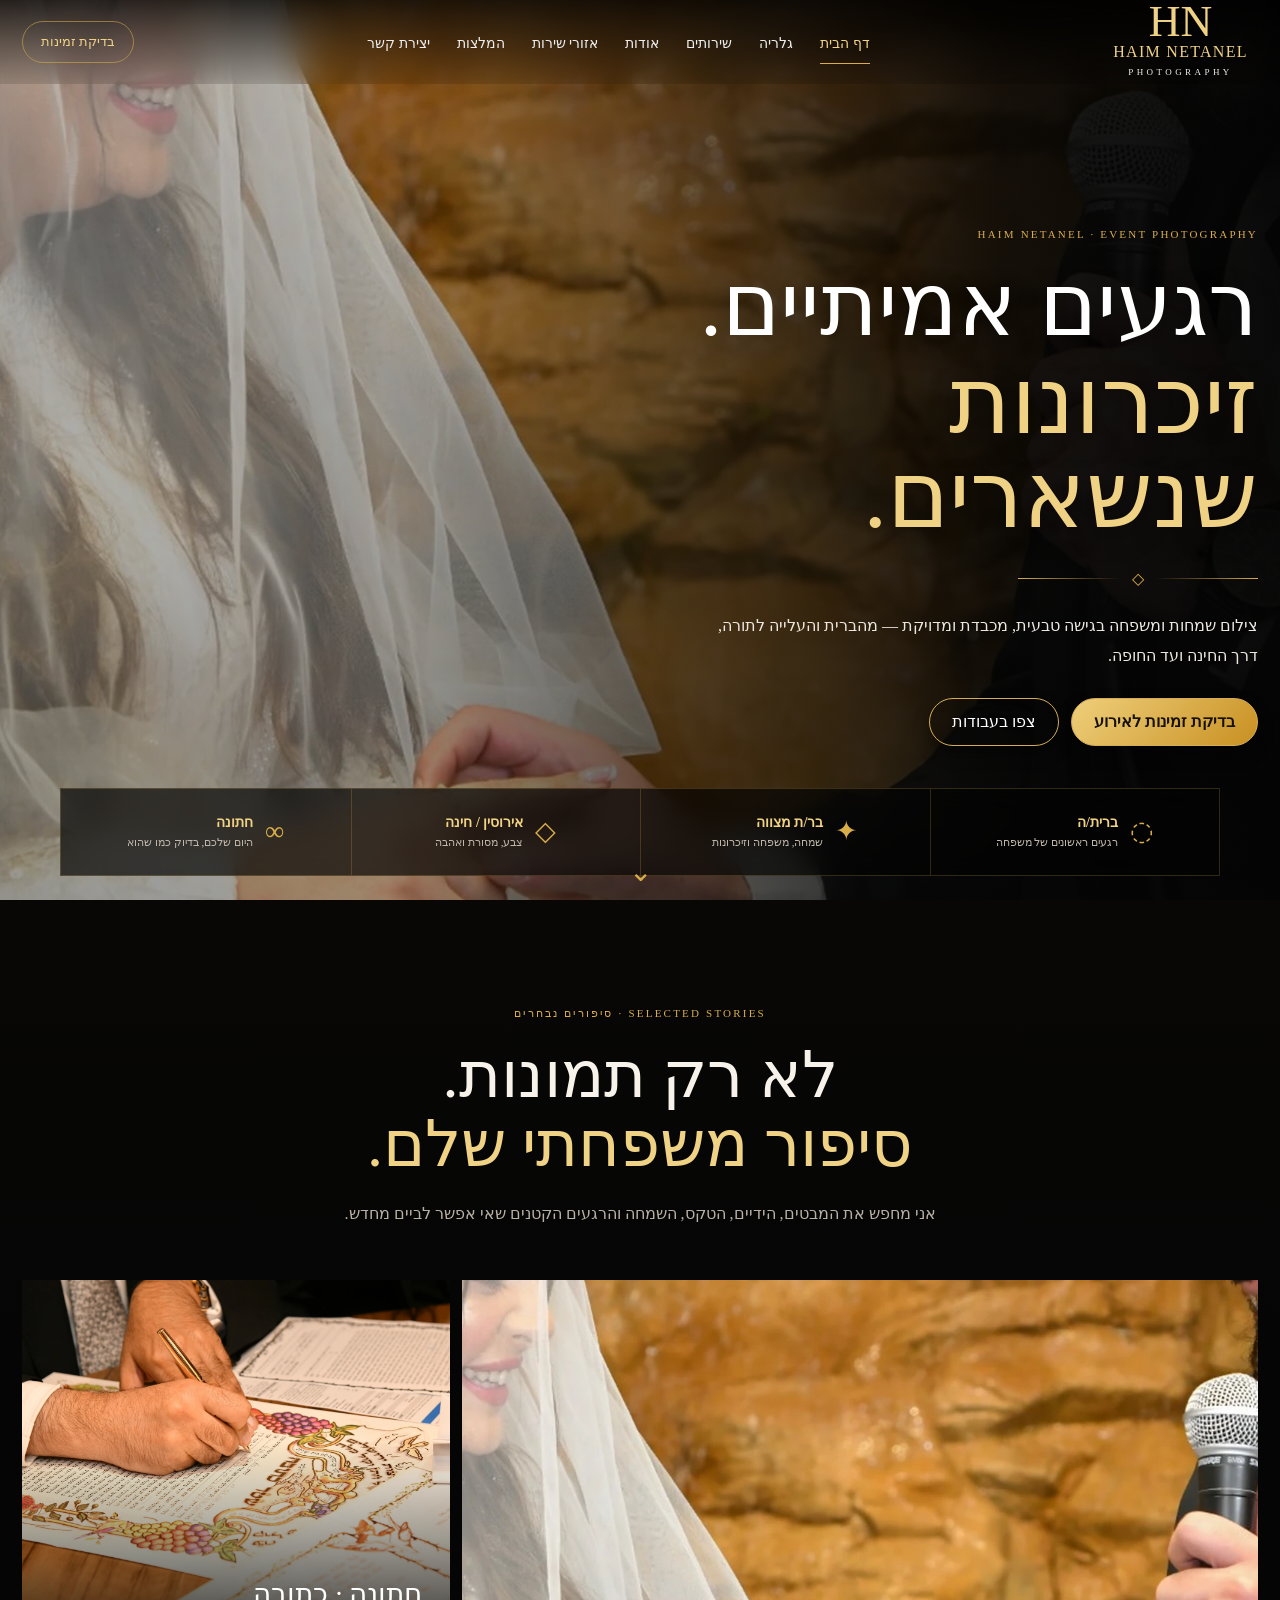
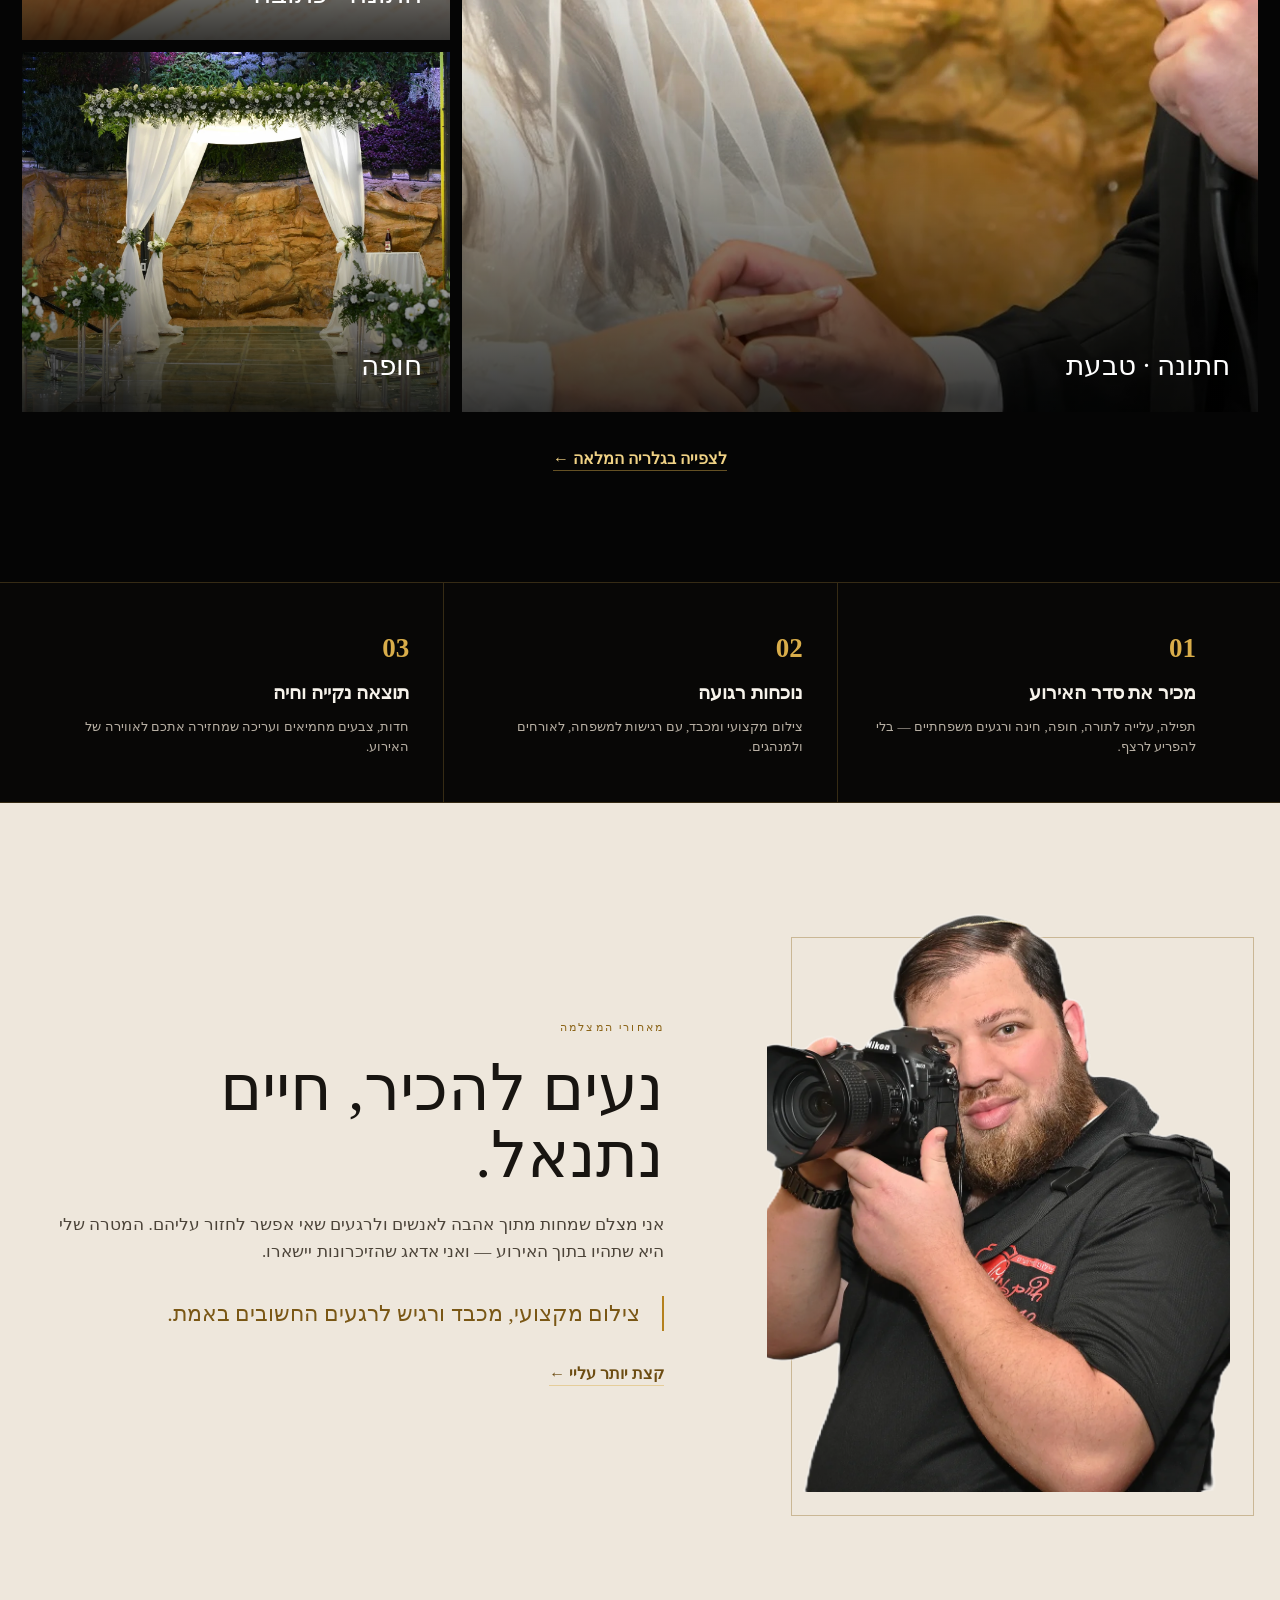
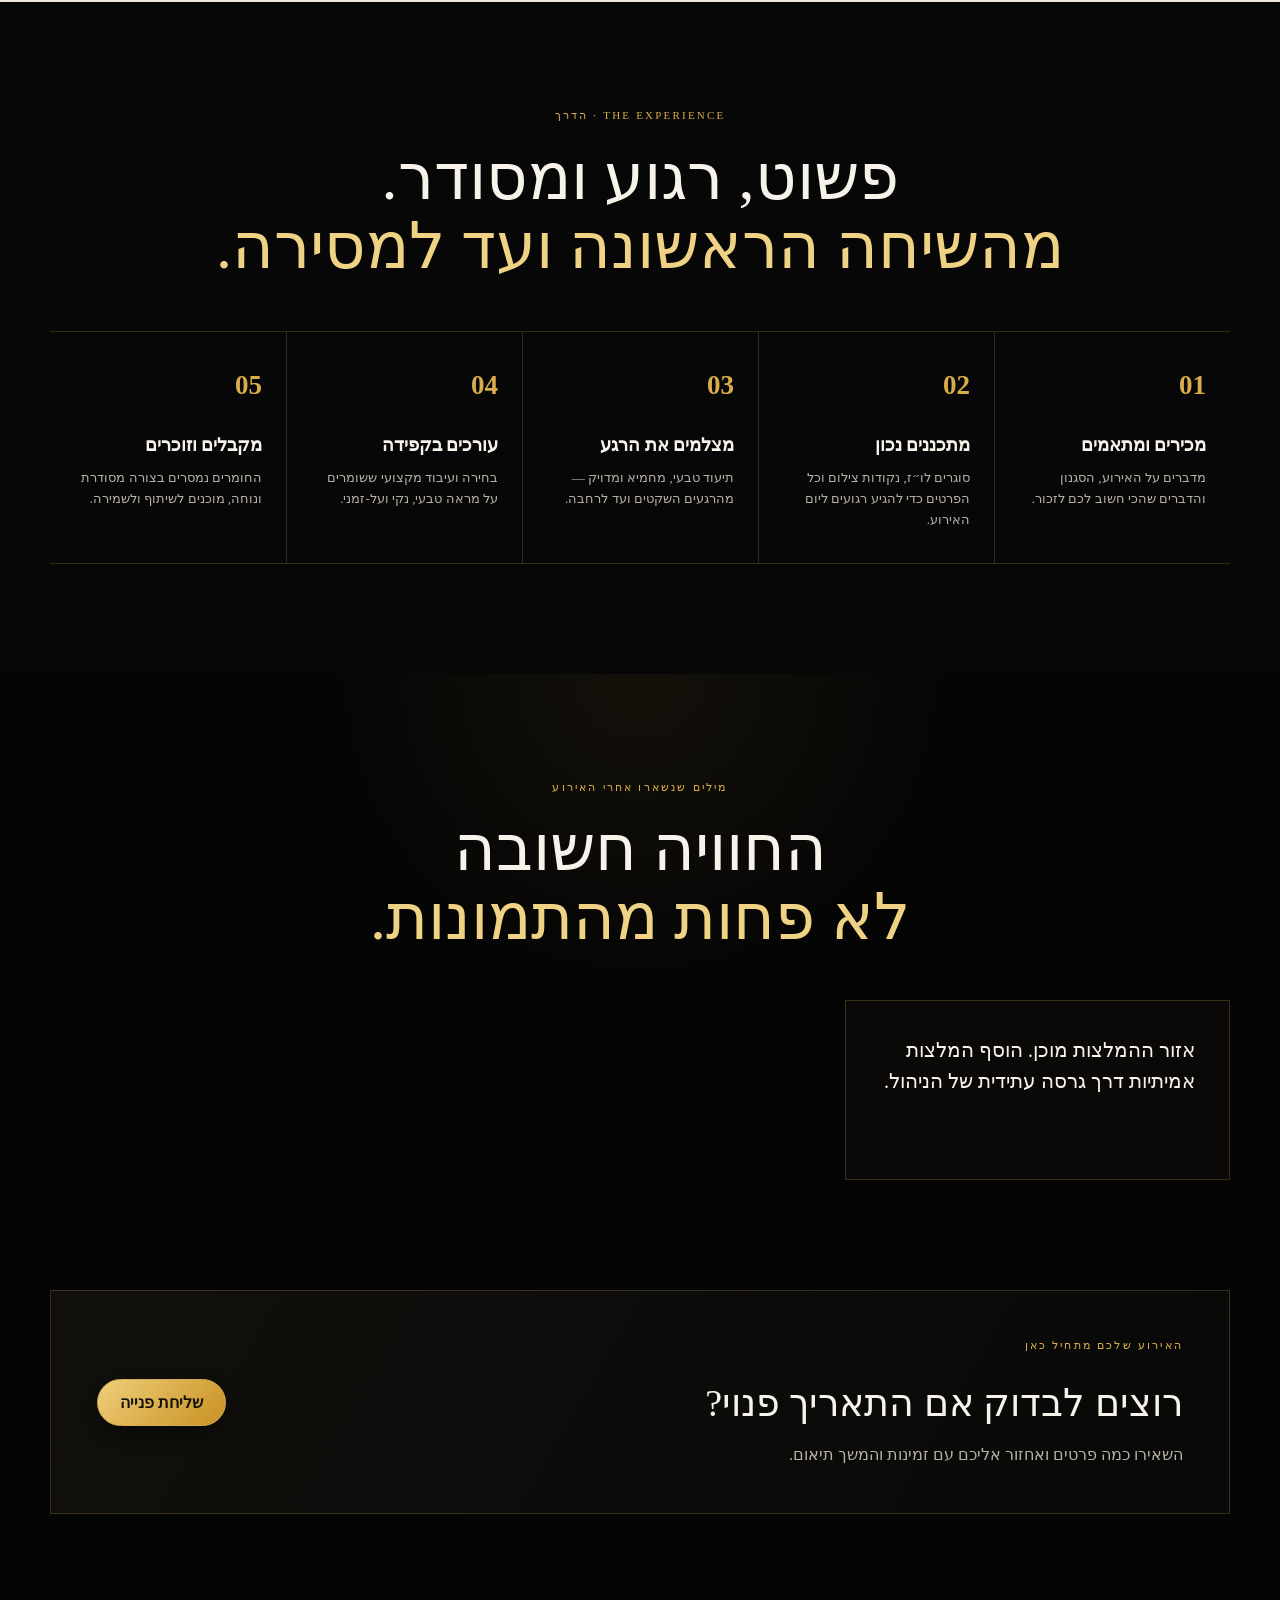
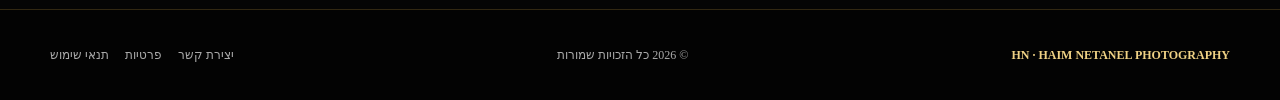
==== index.html @ c57146b0 "V16 - Signature Secure" ====
<!doctype html>
<html lang="he" dir="rtl">
<head>
  <meta charset="utf-8">
  <meta name="viewport" content="width=device-width,initial-scale=1,viewport-fit=cover">
  <meta name="theme-color" content="#050505">
  <meta name="color-scheme" content="dark">
  <meta name="referrer" content="strict-origin-when-cross-origin">
  <meta http-equiv="Content-Security-Policy" content="default-src 'self'; script-src 'self'; style-src 'self' 'unsafe-inline' https://fonts.googleapis.com; font-src 'self' https://fonts.gstatic.com; img-src 'self' data: blob: https:; connect-src 'self' https://formsubmit.co https://fonts.googleapis.com https://fonts.gstatic.com; object-src 'none'; base-uri 'self'; form-action 'self' https://formsubmit.co; frame-ancestors 'none'; upgrade-insecure-requests">
  <title>Haim Netanel Photography | צילום אירועים ושמחות</title>
  <meta name="description" content="צילום בריתות, בר ובת מצווה, עלייה לתורה, חינות וחתונות. צילום מקצועי, מכבד ורגיש למשפחה, למסורת ולרגעים החשובים באמת.">
  <link rel="canonical" href="https://haim-netanel-photography.netlify.app/">
  <link rel="icon" href="assets/logo.webp" type="image/webp">
  <link rel="preload" as="image" href="assets/story-ring.webp" fetchpriority="high">
  <link rel="stylesheet" href="styles.css">
  <meta property="og:type" content="website"><meta property="og:locale" content="he_IL">
  <meta property="og:title" content="Haim Netanel Photography | צילום אירועים ושמחות">
  <meta property="og:description" content="בריתות, בר/בת מצווה, עלייה לתורה, חינות וחתונות — תיעוד מקצועי, טבעי ומכבד.">
  <meta property="og:image" content="https://haim-netanel-photography.netlify.app/assets/story-ring.webp">
  <meta name="twitter:card" content="summary_large_image">
  <script type="application/ld+json">{"@context":"https://schema.org","@type":"LocalBusiness","name":"Haim Netanel Photography","url":"https://haim-netanel-photography.netlify.app/","logo":"https://haim-netanel-photography.netlify.app/assets/logo.webp","image":"https://haim-netanel-photography.netlify.app/assets/story-ring.webp","telephone":"+972523084940","areaServed":["נתיבות","באר שבע","אשקלון","ירושלים","דרום ישראל"],"knowsAbout":["צילום אירועים","צילום בריתות","צילום בר מצווה","צילום בת מצווה","צילום עלייה לתורה","צילום חינה","צילום חתונות"]}</script>
</head>
<body class="home-page">
<header class="site-header transparent-header">
  <div class="site-nav wrap-wide">
    <a class="brand-mark" href="index.html" aria-label="Haim Netanel Photography">
      <span class="brand-hn">HN</span><span class="brand-name">HAIM NETANEL</span><span class="brand-sub">PHOTOGRAPHY</span>
    </a>
    <nav class="links" aria-label="ניווט ראשי">
      <a class="active" href="index.html">דף הבית</a><a href="gallery.html">גלריה</a><a href="services.html">שירותים</a><a href="about.html">אודות</a><a href="areas.html">אזורי שירות</a><a href="reviews.html">המלצות</a><a href="contact.html">יצירת קשר</a>
    </nav>
    <a class="header-cta" href="contact.html">בדיקת זמינות</a>
    <button class="menu-btn" type="button" aria-label="פתיחת תפריט" aria-expanded="false">☰</button>
  </div>
</header>

<main>
  <section class="signature-hero v142-hero">
    <div class="hero-media lux-hero-photo" aria-hidden="true">
      <div class="hero-slide active" style="background-image:url('assets/story-ring.webp')"></div>
      <div class="hero-slide" style="background-image:url('assets/story-ketubah.webp')"></div>
      <div class="hero-slide" style="background-image:url('assets/story-chuppah.webp')"></div>
    </div>
    <div class="hero-film"></div>
    <div class="hero-content wrap-wide">
      <div class="hero-copy lux-copy">
        <span class="eyebrow">HAIM NETANEL · EVENT PHOTOGRAPHY</span>
        <h1><span id="heroTitleWhite" class="hero-white">רגעים אמיתיים.</span><span id="heroTitleGold" class="hero-gold">זיכרונות שנשארים.</span></h1>
        <div class="ornament-line"><i></i><b>◇</b><i></i></div>
        <p id="heroDescription">צילום שמחות ומשפחה בגישה טבעית, מכבדת ומדויקת — מהברית והעלייה לתורה, דרך החינה ועד החופה.</p>
        <div class="hero-actions lux-actions"><a class="btn primary" href="contact.html">בדיקת זמינות לאירוע</a><a class="btn ghost" href="gallery.html">צפו בעבודות</a></div>
      </div>
    </div>
    <nav class="event-ribbon lux-service-bar" aria-label="סוגי אירועים">
      <a class="lux-service-item" href="gallery.html#brit"><span class="event-icon">◌</span><span><strong>ברית / בריתה</strong><small>הרגעים הראשונים</small></span></a>
      <a class="lux-service-item" href="gallery.html#bar"><span class="event-icon">✦</span><span><strong>בר / בת מצווה</strong><small>עלייה לתורה ושמחה</small></span></a>
      <a class="lux-service-item" href="gallery.html#engagement"><span class="event-icon">◇</span><span><strong>אירוסין / חינה</strong><small>מסורת, צבע ומשפחה</small></span></a>
      <a class="lux-service-item" href="gallery.html#weddings"><span class="event-icon">∞</span><span><strong>חתונה</strong><small>היום שנשאר איתכם</small></span></a>
    </nav>
    <a class="scroll-cue" href="#stories" aria-label="גלילה לסיפורים נבחרים">⌄</a>
  </section>

  <section id="stories" class="stories-section home-preview-section">
    <div class="section-intro wrap">
      <span class="eyebrow">SELECTED STORIES · סיפורים נבחרים</span>
      <h2>לא רק תמונות.<br><em>סיפור משפחתי שלם.</em></h2>
      <p>אני מחפש את המבטים, הידיים, הטקס, השמחה והרגעים הקטנים שאי אפשר לביים מחדש.</p>
    </div>
    <div id="homeGalleryGrid" class="story-stack featured-gallery">
      <a class="story-card thumb featured-main" href="gallery.html#weddings"><img src="assets/story-ring.webp" alt="רגע הטבעת בחתונה" loading="lazy"><span><b>חתונה</b><small>רגעים שקטים בתוך יום גדול</small></span></a>
      <a class="story-card thumb" href="gallery.html#bar"><img src="assets/story-ketubah.webp" alt="חתימה על הכתובה" loading="lazy"><span><b>בר / בת מצווה ועלייה לתורה</b><small>מסורת, משפחה והתרגשות</small></span></a>
      <a class="story-card thumb" href="gallery.html#brit"><img src="assets/story-chuppah.webp" alt="חופה מעוצבת באירוע" loading="lazy"><span><b>ברית / בריתה</b><small>זיכרון ראשון שנשאר</small></span></a>
      <a class="story-card thumb" href="gallery.html#engagement"><img src="assets/events.webp" alt="אירוע משפחתי" loading="lazy"><span><b>אירוסין / חינה</b><small>צבע, מסורת ואנרגיה</small></span></a>
    </div>
    <div class="center-action"><a class="text-link" href="gallery.html">לצפייה בגלריה המלאה ←</a></div>
  </section>

  <section class="trust-strip">
    <div class="wrap trust-grid">
      <article><b>01</b><h3>מכיר את סדר האירוע</h3><p>תפילה, עלייה לתורה, חופה, חינה ורגעים משפחתיים — בלי להפריע לרצף.</p></article>
      <article><b>02</b><h3>נוכחות רגועה</h3><p>צילום מקצועי ומכבד, עם רגישות למשפחה, לאורחים ולמנהגים.</p></article>
      <article><b>03</b><h3>תוצאה נקייה וחיה</h3><p>חדות, צבעים מחמיאים ועריכה שמחזירה אתכם לאווירה של האירוע.</p></article>
    </div>
  </section>

  <section class="editorial-about home-about-story">
    <div class="wrap about-editorial-grid">
      <figure class="about-portrait about-story-photo"><img id="aboutPreviewImage" src="assets/photographer.webp" alt="חיים נתנאל – צלם אירועים" loading="lazy"></figure>
      <div class="about-editorial-copy about-story-copy"><span class="eyebrow">מאחורי המצלמה</span><h2 id="aboutPreviewTitle">נעים להכיר, חיים נתנאל.</h2><p id="aboutPreviewText">אני מצלם שמחות מתוך אהבה לאנשים ולרגעים שאי אפשר לחזור עליהם. המטרה שלי היא שתהיו בתוך האירוע — ואני אדאג שהזיכרונות יישארו.</p><blockquote id="aboutHighlight">צילום מקצועי, מכבד ורגיש לרגעים החשובים באמת.</blockquote><a class="text-link dark-link" href="about.html">קצת יותר עליי ←</a></div>
    </div>
  </section>

  <section class="experience-section home-process">
    <div class="section-intro wrap"><span class="eyebrow">THE EXPERIENCE · הדרך</span><h2>פשוט, רגוע ומסודר.<br><em>מהשיחה הראשונה ועד למסירה.</em></h2></div>
    <div id="processGrid" class="wrap process-grid clean-process">
      <article><b>01</b><h3>מכירים</h3><p>מדברים על האירוע והדברים שחשוב לכם לתעד.</p></article><article><b>02</b><h3>מתכננים</h3><p>סוגרים לוח זמנים, נקודות צילום ודגשים.</p></article><article><b>03</b><h3>מצלמים</h3><p>תיעוד טבעי ומדויק בלי להוציא אתכם מהאירוע.</p></article><article><b>04</b><h3>עורכים</h3><p>בחירה, צבע ועריכה נקייה ומוקפדת.</p></article><article><b>05</b><h3>מקבלים</h3><p>מסירה מסודרת ונוחה לשיתוף ולשמירה.</p></article>
    </div>
  </section>

  <section class="reviews-band home-reviews">
    <div class="section-intro wrap"><span class="eyebrow">מילים שנשארו אחרי האירוע</span><h2>החוויה חשובה<br><em>לא פחות מהתמונות.</em></h2></div>
    <div id="homeReviewsGrid" class="wrap home-reviews-grid"><article class="home-review"><p>אזור ההמלצות מוכן להצגת המלצות אמיתיות של לקוחות.</p></article></div>
  </section>

  <section class="final-cta home-cta-section"><div class="wrap final-cta-inner cta-strip"><div><span class="eyebrow">האירוע שלכם מתחיל כאן</span><h2>רוצים לבדוק אם התאריך פנוי?</h2><p>השאירו כמה פרטים ואחזור אליכם עם זמינות והמשך תיאום.</p></div><a class="btn primary" href="contact.html">שליחת פנייה</a></div></section>
</main>

<footer class="site-footer"><div class="wrap foot"><strong>HN · HAIM NETANEL PHOTOGRAPHY</strong><span>© 2026 כל הזכויות שמורות</span><div class="foot-links"><a href="contact.html">יצירת קשר</a><a href="privacy.html">פרטיות</a><a href="terms.html">תנאי שימוש</a></div></div></footer>
<script src="script.js" defer></script><script src="cms.js" defer></script>
</body></html>
---- styles.css ----
@import url('https://fonts.googleapis.com/css2?family=Gveret+Levin&family=Heebo:wght@300;400;500;600;700&family=Frank+Ruhl+Libre:wght@400;500;600;700&display=swap');
:root{--bg:#050505;--bg2:#0a0908;--ink:#f7f3eb;--muted:#b8b0a4;--gold:#d9ad4a;--gold2:#f0d285;--ivory:#eee7dc;--line:rgba(217,173,74,.22);--panel:#0d0c0a;--max:1180px;--shadow:0 24px 70px rgba(0,0,0,.35)}
*{box-sizing:border-box}html{scroll-behavior:smooth;background:var(--bg)}body{margin:0;background:var(--bg);color:var(--ink);font-family:'Heebo',Arial,sans-serif;line-height:1.6;overflow-x:hidden}img{display:block;max-width:100%}a{color:inherit;text-decoration:none}button,input,select,textarea{font:inherit}.wrap{width:min(var(--max),calc(100% - 40px));margin:auto}.wrap-wide{width:min(1420px,calc(100% - 44px));margin:auto}
/* Header */
.site-header,header{position:sticky;top:0;z-index:80;background:rgba(5,5,5,.88);border-bottom:1px solid var(--line);backdrop-filter:blur(16px)}.transparent-header{position:absolute;width:100%;background:linear-gradient(180deg,rgba(0,0,0,.78),rgba(0,0,0,.12));border-bottom:0}.site-nav,header nav{min-height:84px;display:flex;align-items:center;gap:30px}.brand-mark,.brand{display:flex;flex-direction:column;align-items:center;justify-content:center;min-width:155px}.brand img{width:54px;height:54px;object-fit:contain;margin-left:9px}.brand span{font-family:'Frank Ruhl Libre',serif;font-size:14px;letter-spacing:.12em}.brand-hn{font-family:'Frank Ruhl Libre',serif;font-size:44px;line-height:.78;color:var(--gold2)}.brand-name{font-family:'Frank Ruhl Libre',serif;font-size:16px;letter-spacing:.08em;color:var(--gold2)}.brand-sub{font-size:9px;letter-spacing:.38em;color:#eee}.links{display:flex;align-items:center;gap:27px;margin-inline:auto}.links a{font-size:14px;color:#eee;position:relative;padding:31px 0 26px}.links a:after{content:"";position:absolute;right:0;left:0;bottom:18px;height:1px;background:var(--gold);transform:scaleX(0);transition:.25s}.links a:hover,.links a.active{color:var(--gold2)}.links a.active:after,.links a:hover:after{transform:scaleX(1)}.header-cta,.nav-cta{border:1px solid rgba(217,173,74,.55);border-radius:999px;padding:10px 18px;color:var(--gold2);font-size:13px}.menu-btn{display:none;background:transparent;color:#fff;border:1px solid var(--line);border-radius:12px;padding:8px 12px;font-size:25px}.floating-wa{position:fixed;left:18px;bottom:18px;z-index:65;width:50px;height:50px;border-radius:50%;display:grid;place-items:center;background:linear-gradient(135deg,var(--gold2),#b98219);color:#111;border:1px solid #f7dc92;box-shadow:var(--shadow)}
/* Hero */
.signature-hero{position:relative;height:100svh;min-height:720px;max-height:980px;overflow:hidden;background:#050505}.hero-media{position:absolute;inset:0}.hero-slide{position:absolute;inset:-3%;background-size:cover;background-position:center;opacity:0;transform:scale(1.045);transition:opacity 1.45s ease,transform 8s ease}.hero-slide.active{opacity:1;transform:scale(1.01)}.hero-film{position:absolute;inset:0;background:linear-gradient(270deg,rgba(4,4,4,.97) 0%,rgba(4,4,4,.90) 22%,rgba(4,4,4,.57) 44%,rgba(4,4,4,.12) 70%,rgba(4,4,4,.18) 100%),linear-gradient(180deg,rgba(0,0,0,.08),rgba(0,0,0,.28))}.hero-content{position:relative;height:100%;display:flex;align-items:center;padding-top:72px}.hero-copy{width:min(620px,52vw);text-align:right}.eyebrow{display:block;color:var(--gold);font-size:11px;letter-spacing:.2em;margin-bottom:18px}.hero-copy h1{margin:0;line-height:.9}.hero-white,.hero-gold{display:block;font-family:'Gveret Levin','Heebo',sans-serif;font-weight:700;letter-spacing:.01em;text-shadow:0 8px 28px rgba(0,0,0,.45)}.hero-white{font-size:clamp(62px,6.4vw,102px);color:#fff}.hero-gold{font-size:clamp(66px,6.8vw,108px);color:var(--gold2);margin-top:4px}.ornament-line{display:flex;align-items:center;gap:12px;width:240px;margin:24px 0 20px}.ornament-line i{height:1px;flex:1;background:linear-gradient(90deg,transparent,var(--gold))}.ornament-line i:last-child{background:linear-gradient(90deg,var(--gold),transparent)}.ornament-line b{color:var(--gold);font-weight:400}.hero-copy p{max-width:560px;margin:0;color:#ece7df;font-size:16px;line-height:1.85}.hero-actions{display:flex;gap:12px;margin-top:28px}.btn{display:inline-flex;align-items:center;justify-content:center;min-height:46px;padding:10px 22px;border:1px solid var(--gold);border-radius:999px;transition:.25s;cursor:pointer}.btn.primary,.btn.gold{background:linear-gradient(135deg,#efcf7b,#c89022);color:#15110a;font-weight:700;border-color:#e7c66c}.btn.ghost{background:rgba(0,0,0,.18);color:#fff}.btn:hover{transform:translateY(-2px);box-shadow:0 10px 30px rgba(217,173,74,.15)}.event-ribbon{position:absolute;right:50%;bottom:24px;transform:translateX(50%);width:min(1160px,calc(100% - 44px));display:grid;grid-template-columns:repeat(4,1fr);background:rgba(4,4,4,.68);border:1px solid var(--line);backdrop-filter:blur(14px)}.lux-service-item{display:flex;align-items:center;justify-content:center;gap:12px;min-height:86px;border-left:1px solid var(--line);transition:.25s}.lux-service-item:last-child{border-left:0}.lux-service-item:hover{background:rgba(217,173,74,.06)}.event-icon{font-family:'Frank Ruhl Libre',serif;font-size:27px;color:var(--gold)}.lux-service-item strong,.lux-service-item small{display:block}.lux-service-item strong{font-size:14px;color:var(--gold2)}.lux-service-item small{font-size:11px;color:#bfb6aa}.scroll-cue{position:absolute;bottom:5px;right:50%;transform:translateX(50%);font-size:28px;color:var(--gold)}
/* Sections */
section{position:relative}.section-intro{padding-top:105px;text-align:center;max-width:880px}.section-intro h2{font-family:'Frank Ruhl Libre',serif;font-size:clamp(42px,5vw,72px);font-weight:400;line-height:1.08;margin:0}.section-intro h2 em{font-style:normal;color:var(--gold2)}.section-intro p{max-width:690px;margin:22px auto 0;color:var(--muted);font-size:16px}.stories-section{padding-bottom:110px;background:linear-gradient(180deg,#080706,#050505 35%)}.story-stack{width:min(1320px,calc(100% - 44px));margin:54px auto 0;display:grid;grid-template-columns:1.3fr .7fr;grid-template-rows:360px 360px;gap:12px}.story-card{position:relative;overflow:hidden;background:#111;min-height:0}.story-card:first-child{grid-row:1/3}.story-card img{width:100%;height:100%;object-fit:cover;transition:transform .8s ease,filter .4s}.story-card:after{content:"";position:absolute;inset:0;background:linear-gradient(180deg,transparent 45%,rgba(0,0,0,.78))}.story-card:hover img{transform:scale(1.035)}.story-card span{position:absolute;z-index:2;right:28px;bottom:24px}.story-card span b,.story-card span small{display:block}.story-card span b{font-family:'Frank Ruhl Libre',serif;font-size:28px;font-weight:500}.story-card span small{color:#d6cec2;font-size:13px}.story-card:nth-child(4){display:none}.center-action{text-align:center;margin-top:34px}.text-link{color:var(--gold2);font-weight:600;border-bottom:1px solid rgba(217,173,74,.45);padding-bottom:3px}.trust-strip{border-top:1px solid var(--line);border-bottom:1px solid var(--line);background:#080706}.trust-grid{display:grid;grid-template-columns:repeat(3,1fr)}.trust-grid article{padding:44px 34px;border-left:1px solid var(--line)}.trust-grid article:last-child{border-left:0}.trust-grid b{font-family:'Frank Ruhl Libre',serif;color:var(--gold);font-size:27px}.trust-grid h3{font-size:19px;margin:8px 0}.trust-grid p{font-size:13px;color:var(--muted);margin:0}.editorial-about{background:var(--ivory);color:#181511;padding:110px 0}.about-editorial-grid{display:grid;grid-template-columns:.86fr 1.14fr;align-items:center;gap:clamp(50px,8vw,110px)}.about-portrait{margin:0;position:relative}.about-portrait:before{content:"";position:absolute;inset:24px -24px -24px 24px;border:1px solid rgba(132,91,14,.34)}.about-portrait img{position:relative;width:100%;aspect-ratio:4/5;object-fit:cover}.about-editorial-copy .eyebrow{color:#8c6519}.about-editorial-copy h2{font-family:'Frank Ruhl Libre',serif;font-size:clamp(44px,5vw,72px);font-weight:400;line-height:1.05;margin:0 0 22px}.about-editorial-copy p{font-size:17px;color:#4b4338;max-width:610px}.about-editorial-copy blockquote{margin:30px 0;padding-right:22px;border-right:2px solid #b5811d;font-family:'Frank Ruhl Libre',serif;font-size:22px;color:#7a5715}.dark-link{color:#6c4c12}.experience-section{padding-bottom:110px;background:#070707}.clean-process{margin-top:50px;display:grid;grid-template-columns:repeat(5,1fr);border-top:1px solid var(--line);border-bottom:1px solid var(--line)}.clean-process article{padding:32px 24px;min-height:210px;border-left:1px solid var(--line)}.clean-process article:last-child{border-left:0}.clean-process b{font-family:'Frank Ruhl Libre',serif;font-size:27px;color:var(--gold)}.clean-process h3{font-size:18px;margin:24px 0 8px}.clean-process p{font-size:13px;color:var(--muted);margin:0}.reviews-band{padding-bottom:110px;background:radial-gradient(circle at 50% 0,rgba(217,173,74,.07),transparent 35%),#050505}.home-reviews-grid{display:grid;grid-template-columns:repeat(3,1fr);gap:12px;margin-top:48px}.home-review{padding:34px;border:1px solid var(--line);background:#0a0907;min-height:180px}.home-review p{font-family:'Frank Ruhl Libre',serif;font-size:20px;line-height:1.55;margin:0}.home-review strong{display:block;margin-top:20px;color:var(--gold2)}.final-cta{padding:0 0 95px;background:#050505}.final-cta-inner{display:flex;align-items:center;justify-content:space-between;gap:30px;padding:46px;border:1px solid var(--line);background:linear-gradient(120deg,#11100d,#080808)}.final-cta h2{font-family:'Frank Ruhl Libre',serif;font-size:38px;font-weight:400;margin:0}.final-cta p{color:var(--muted);margin:8px 0 0}
/* Inner pages */
.page-hero{padding:90px 0 54px;background:radial-gradient(circle at 70% 0,rgba(217,173,74,.08),transparent 35%),#070707;border-bottom:1px solid var(--line)}.page-hero h1{font-family:'Frank Ruhl Libre',serif;font-size:clamp(46px,6vw,76px);font-weight:400;margin:0}.page-hero p{color:var(--muted);max-width:700px;margin:10px 0 0}.panel{background:#0a0907;border:1px solid var(--line);padding:30px}.cards{display:grid;gap:18px;padding:70px 0}.service-card{display:grid;grid-template-columns:1fr 1fr;padding:0;overflow:hidden}.service-card:nth-child(even) img{order:2}.service-card img{width:100%;height:420px;object-fit:cover}.service-card .copy{padding:50px;display:flex;flex-direction:column;justify-content:center}.service-card h3{font-family:'Frank Ruhl Libre',serif;font-size:36px;font-weight:400;margin:0 0 12px}.service-card p{color:var(--muted)}.service-card .btn{align-self:flex-start;margin-top:16px}.gallery-grid{display:grid;grid-template-columns:repeat(12,1fr);gap:10px;padding:60px 0}.gallery-item{grid-column:span 6;position:relative;overflow:hidden;min-height:420px}.gallery-item:nth-child(3n+1){grid-column:span 7}.gallery-item:nth-child(3n+2){grid-column:span 5}.gallery-item img{width:100%;height:100%;object-fit:cover}.gallery-item .label{position:absolute;right:18px;bottom:16px;background:rgba(0,0,0,.65);padding:7px 12px;border:1px solid var(--line);color:var(--gold2)}.notice{padding:18px;border:1px solid var(--line);color:var(--muted)}.about-preview{display:grid;grid-template-columns:.9fr 1.1fr;gap:60px;align-items:center;margin:70px 0}.about-preview img{width:100%;aspect-ratio:4/5;object-fit:cover}.about-copy h2{font-family:'Frank Ruhl Libre',serif;font-size:48px;font-weight:400}.about-copy p{color:var(--muted);font-size:16px}.actions{display:flex;gap:10px;flex-wrap:wrap}.gold{color:var(--gold2)}.area-grid{display:grid;grid-template-columns:repeat(3,1fr);gap:12px;padding:50px 0}.area{padding:28px;border:1px solid var(--line);background:#0a0907}.seo-copy{color:var(--muted);padding-bottom:60px}.contact-grid{display:grid;grid-template-columns:1fr 1fr;gap:18px;padding:60px 0}.contact-box h2{font-family:'Frank Ruhl Libre',serif;font-size:36px;font-weight:400;margin-top:0}.contact-steps{list-style:none;padding:0;margin:28px 0}.contact-steps li{display:grid;grid-template-columns:50px 1fr;gap:14px;padding:16px 0;border-bottom:1px solid var(--line)}.contact-steps li>b{font-family:'Frank Ruhl Libre',serif;color:var(--gold);font-size:24px}.contact-steps strong,.contact-steps small{display:block}.contact-steps small{color:var(--muted)}form{display:grid;gap:15px}label{display:grid;gap:6px;font-size:13px;color:#d8d0c5}input,select,textarea{width:100%;background:#050505;border:1px solid rgba(217,173,74,.24);border-radius:10px;padding:12px;color:#fff;outline:none}input:focus,select:focus,textarea:focus{border-color:var(--gold)}textarea{min-height:120px;resize:vertical}.full{width:100%}.form-honey{position:absolute;left:-9999px;opacity:0}.form-status{min-height:24px;font-size:13px}.form-status.success{padding:14px;border:1px solid rgba(90,190,116,.4);background:rgba(90,190,116,.08)}.form-status.success strong,.form-status.success span{display:block}.form-status.error{padding:14px;border:1px solid rgba(220,80,80,.4);background:rgba(220,80,80,.08)}.review-box{margin:18px 0}.review-box p{font-family:'Frank Ruhl Libre',serif;font-size:21px}.site-footer,footer{border-top:1px solid var(--line);background:#030303}.foot{min-height:90px;display:flex;align-items:center;justify-content:space-between;gap:20px;color:#aaa;font-size:12px}.foot strong{color:var(--gold2);font-family:'Frank Ruhl Libre',serif}.foot-links{display:flex;gap:16px}
/* Utility / older compatibility */
.home-packages{display:none}.cta-strip{border-radius:0}.center-action .btn{margin-top:10px}.phone-ltr{direction:ltr;unicode-bidi:isolate}.btn.gold{background:linear-gradient(135deg,#efcf7b,#c89022);color:#16120a}.btn:not(.primary):not(.ghost):not(.gold){background:transparent;color:var(--gold2)}
/* Mobile */
@media(max-width:980px){.site-nav,header nav{min-height:72px}.links{position:absolute;top:72px;right:12px;left:12px;display:none;flex-direction:column;align-items:stretch;gap:0;padding:12px;background:#090909;border:1px solid var(--line);box-shadow:var(--shadow)}.links.open{display:flex}.links a{padding:13px 16px}.links a:after{display:none}.header-cta,.nav-cta{margin-inline-start:auto}.menu-btn{display:block}.brand-mark,.brand{min-width:auto}.brand-hn{font-size:34px}.brand-name{font-size:12px}.brand-sub{font-size:7px}.signature-hero{min-height:820px;height:auto}.hero-content{min-height:820px;align-items:flex-end;padding-bottom:170px;padding-top:100px}.hero-copy{width:min(680px,100%)}.hero-film{background:linear-gradient(180deg,rgba(0,0,0,.12) 0%,rgba(0,0,0,.22) 35%,rgba(4,4,4,.82) 62%,rgba(4,4,4,.98) 100%)}.event-ribbon{grid-template-columns:repeat(2,1fr);bottom:18px}.lux-service-item{min-height:72px;border-bottom:1px solid var(--line)}.story-stack{grid-template-columns:1fr 1fr;grid-template-rows:430px 300px}.story-card:first-child{grid-column:1/3;grid-row:auto}.story-card:nth-child(4){display:block}.trust-grid{grid-template-columns:1fr}.trust-grid article{border-left:0;border-bottom:1px solid var(--line)}.about-editorial-grid,.about-preview,.contact-grid{grid-template-columns:1fr}.about-portrait{max-width:540px;margin:auto}.clean-process{grid-template-columns:repeat(2,1fr)}.home-reviews-grid{grid-template-columns:1fr}.final-cta-inner{align-items:flex-start;flex-direction:column}.service-card,.service-card:nth-child(even){grid-template-columns:1fr}.service-card:nth-child(even) img{order:0}.area-grid{grid-template-columns:1fr 1fr}.gallery-item,.gallery-item:nth-child(3n+1),.gallery-item:nth-child(3n+2){grid-column:span 6}.foot{flex-wrap:wrap;padding:22px 0}}
@media(max-width:620px){.wrap,.wrap-wide{width:min(100% - 24px,var(--max))}.transparent-header .header-cta{display:none}.hero-content{min-height:760px;padding-bottom:190px}.hero-white{font-size:clamp(50px,17vw,74px)}.hero-gold{font-size:clamp(54px,18vw,78px)}.hero-copy p{font-size:14px}.hero-actions{flex-direction:column;align-items:stretch}.event-ribbon{width:calc(100% - 16px);grid-template-columns:1fr 1fr}.lux-service-item{gap:7px;padding:8px}.lux-service-item strong{font-size:12px}.lux-service-item small{font-size:9px}.event-icon{font-size:21px}.section-intro{padding-top:74px}.section-intro h2{font-size:clamp(36px,11vw,52px)}.story-stack{width:calc(100% - 20px);display:flex;overflow-x:auto;scroll-snap-type:x mandatory;gap:8px}.story-card,.story-card:first-child{flex:0 0 86%;height:470px;min-height:470px;scroll-snap-align:center}.story-card:nth-child(4){display:block}.editorial-about{padding:78px 0}.about-portrait:before{inset:14px -12px -12px 12px}.about-editorial-copy h2{font-size:44px}.clean-process{grid-template-columns:1fr}.clean-process article{min-height:150px;border-left:0;border-bottom:1px solid var(--line)}.final-cta{padding-bottom:60px}.final-cta-inner{padding:30px 22px}.final-cta h2{font-size:31px}.service-card img{height:300px}.service-card .copy{padding:28px 22px}.gallery-grid{display:block;padding-top:30px}.gallery-item{min-height:0;margin-bottom:10px;aspect-ratio:4/3}.area-grid{grid-template-columns:1fr}.contact-grid{padding:35px 0}.panel{padding:22px}.foot{display:grid;grid-template-columns:1fr;text-align:center}.foot-links{justify-content:center;flex-wrap:wrap}}
@media(prefers-reduced-motion:reduce){*{scroll-behavior:auto!important}.hero-slide{transition:opacity .3s!important;transform:none!important}.story-card img,.btn{transition:none!important}}
/* CMS-generated featured gallery compatibility */
.story-stack .thumb{position:relative;overflow:hidden;background:#111;min-height:0}.story-stack .thumb:first-child{grid-row:1/3}.story-stack .thumb img{width:100%;height:100%;object-fit:cover;transition:transform .8s ease,filter .4s}.story-stack .thumb:after{content:"";position:absolute;inset:0;background:linear-gradient(180deg,transparent 45%,rgba(0,0,0,.78));pointer-events:none}.story-stack .thumb:hover img{transform:scale(1.035)!important}.story-stack .thumb>span{position:absolute;z-index:2;right:28px;bottom:24px;font-family:'Frank Ruhl Libre',serif;font-size:28px;font-weight:500;color:#fff}.story-stack .thumb:nth-child(4){display:none}
@media(max-width:980px){.story-stack .thumb:first-child{grid-column:1/3;grid-row:auto}.story-stack .thumb:nth-child(4){display:block}}
@media(max-width:620px){.story-stack .thumb,.story-stack .thumb:first-child{flex:0 0 86%;height:470px;min-height:470px;scroll-snap-align:center}.story-stack .thumb:nth-child(4){display:block}.story-stack .thumb>span{font-size:24px;right:20px;bottom:18px}}
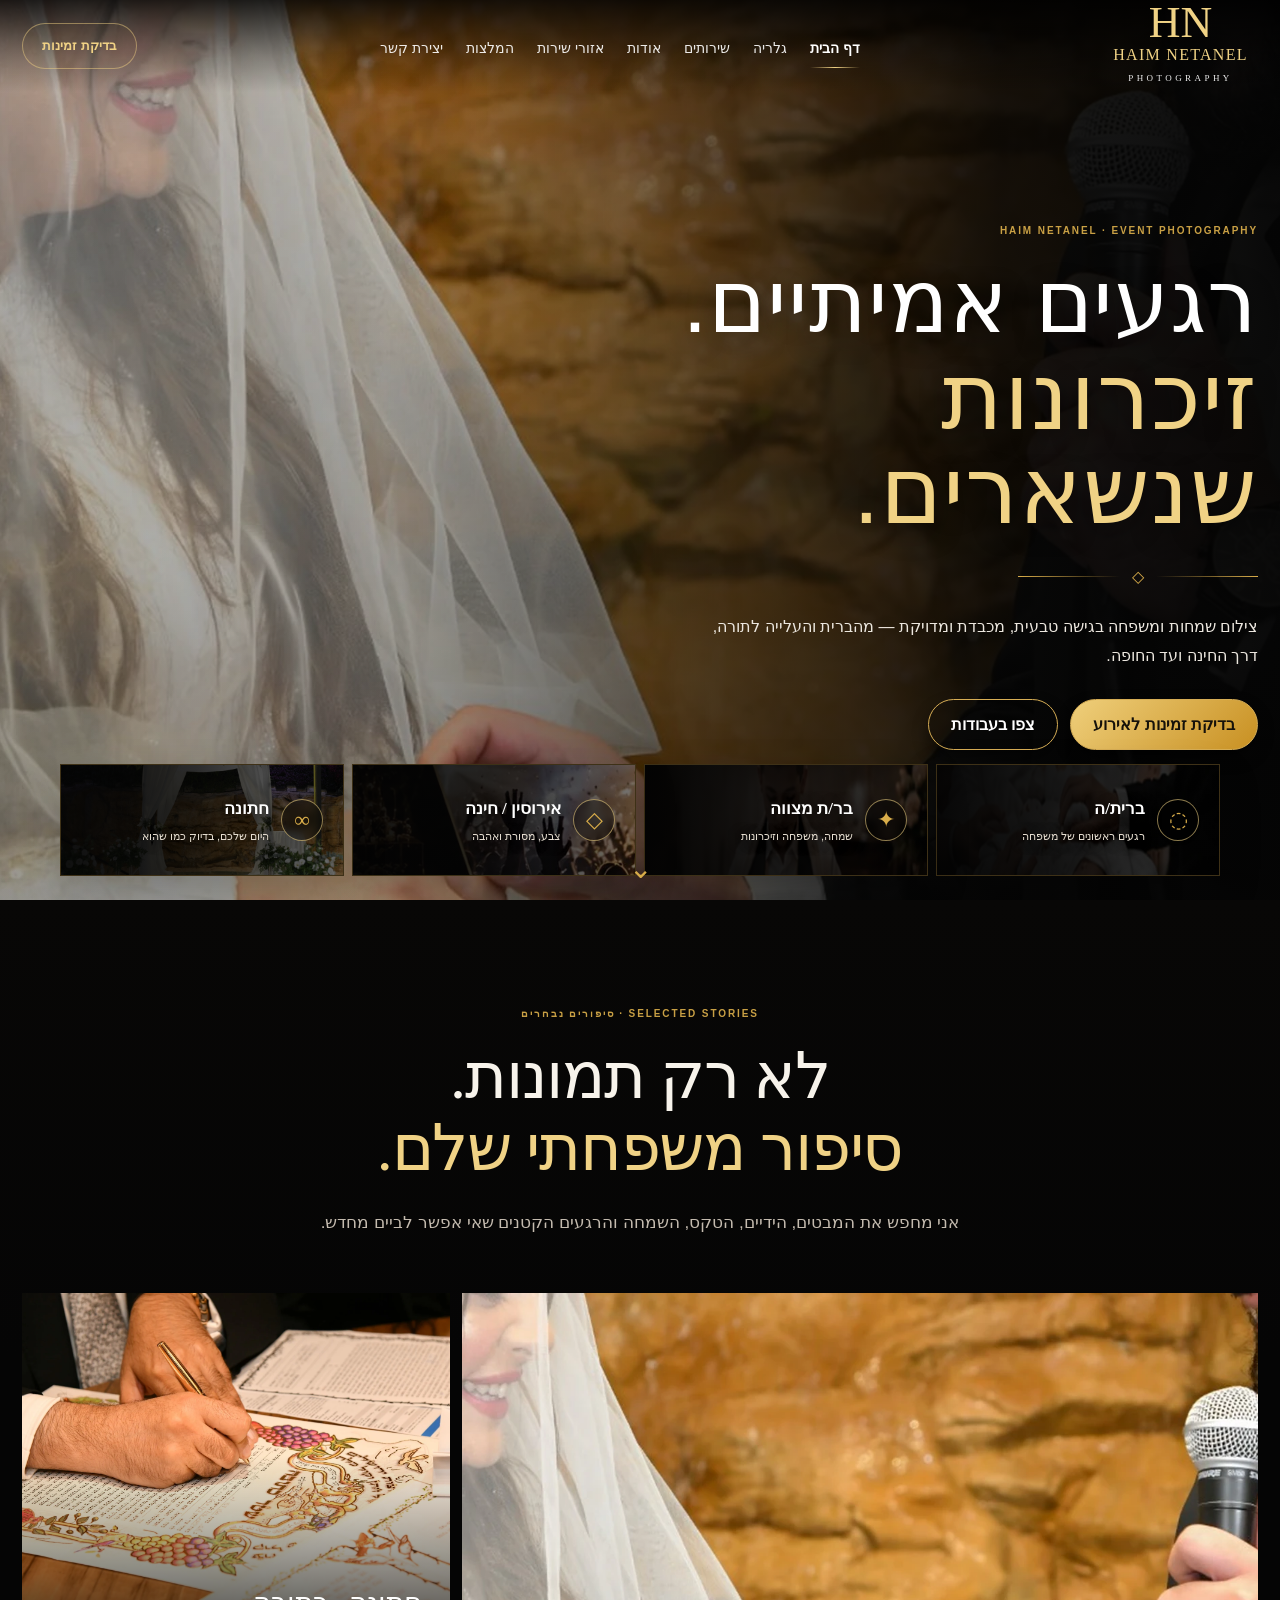
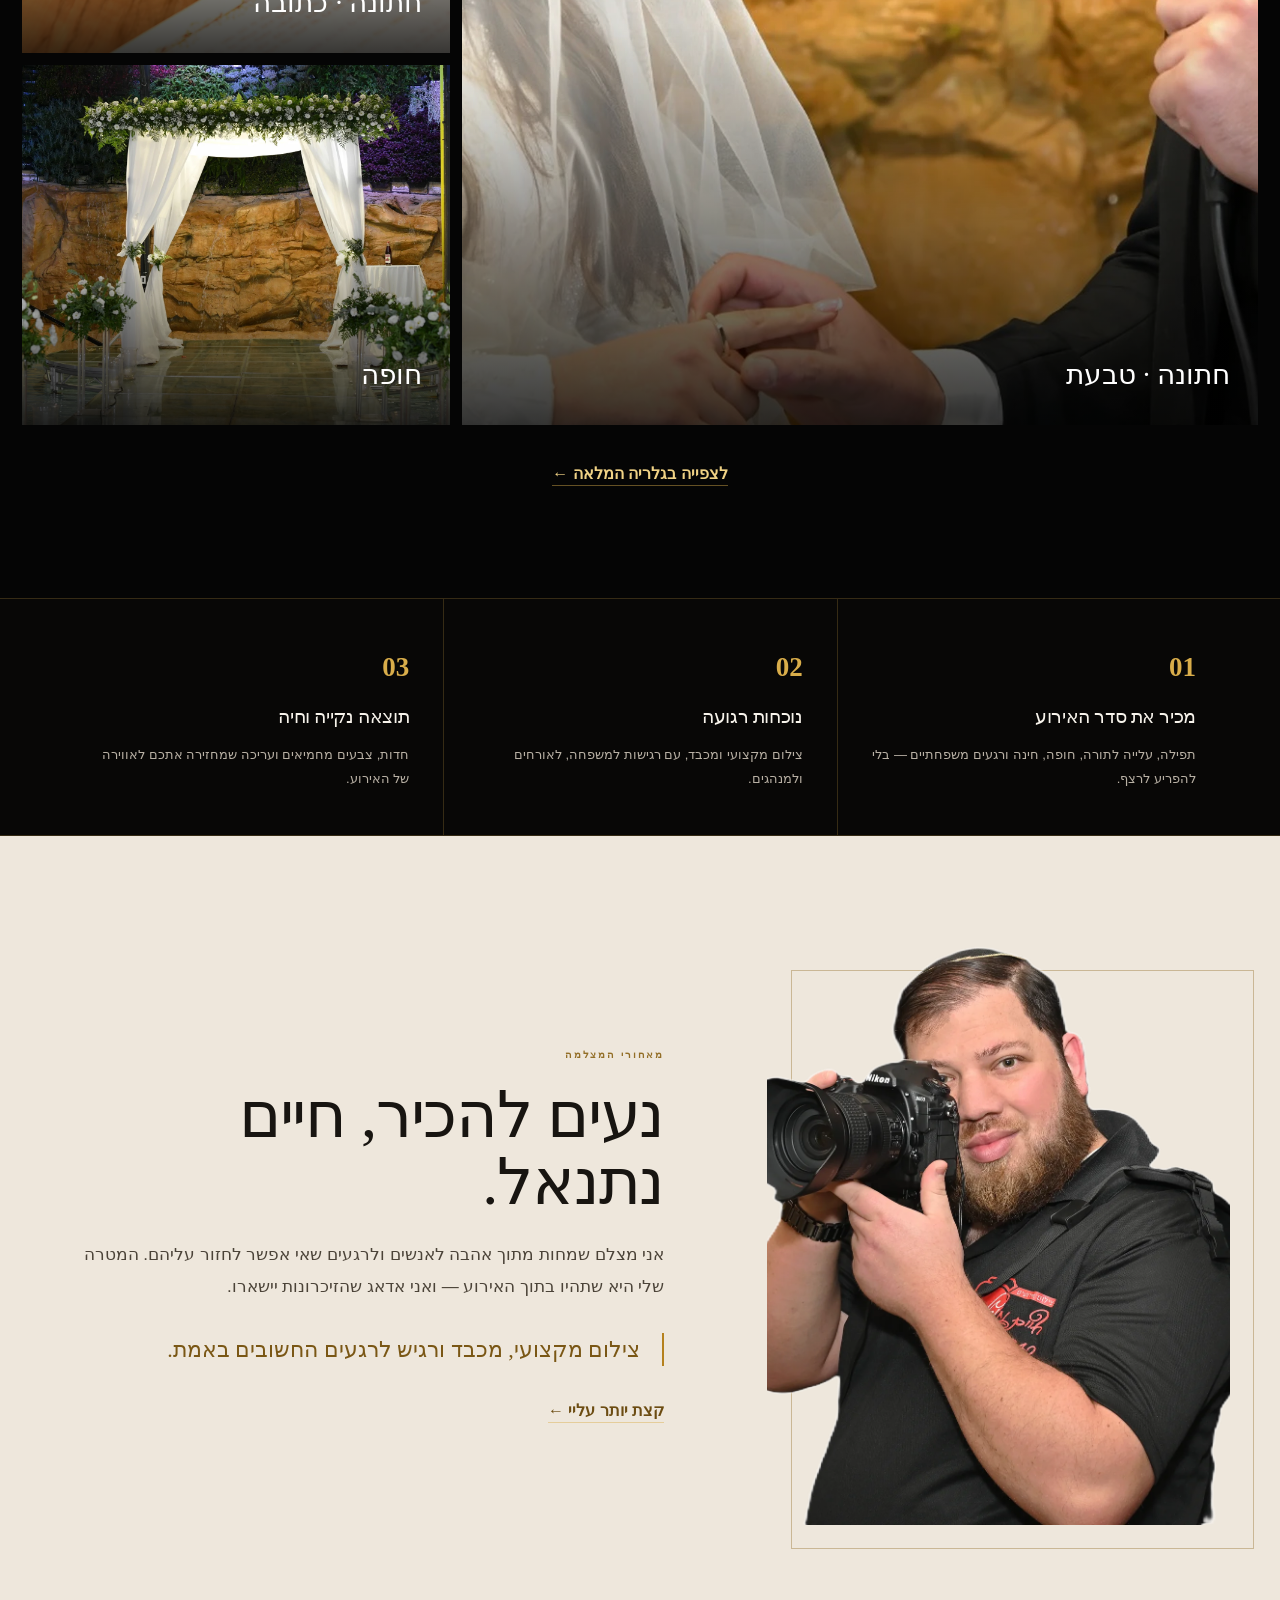
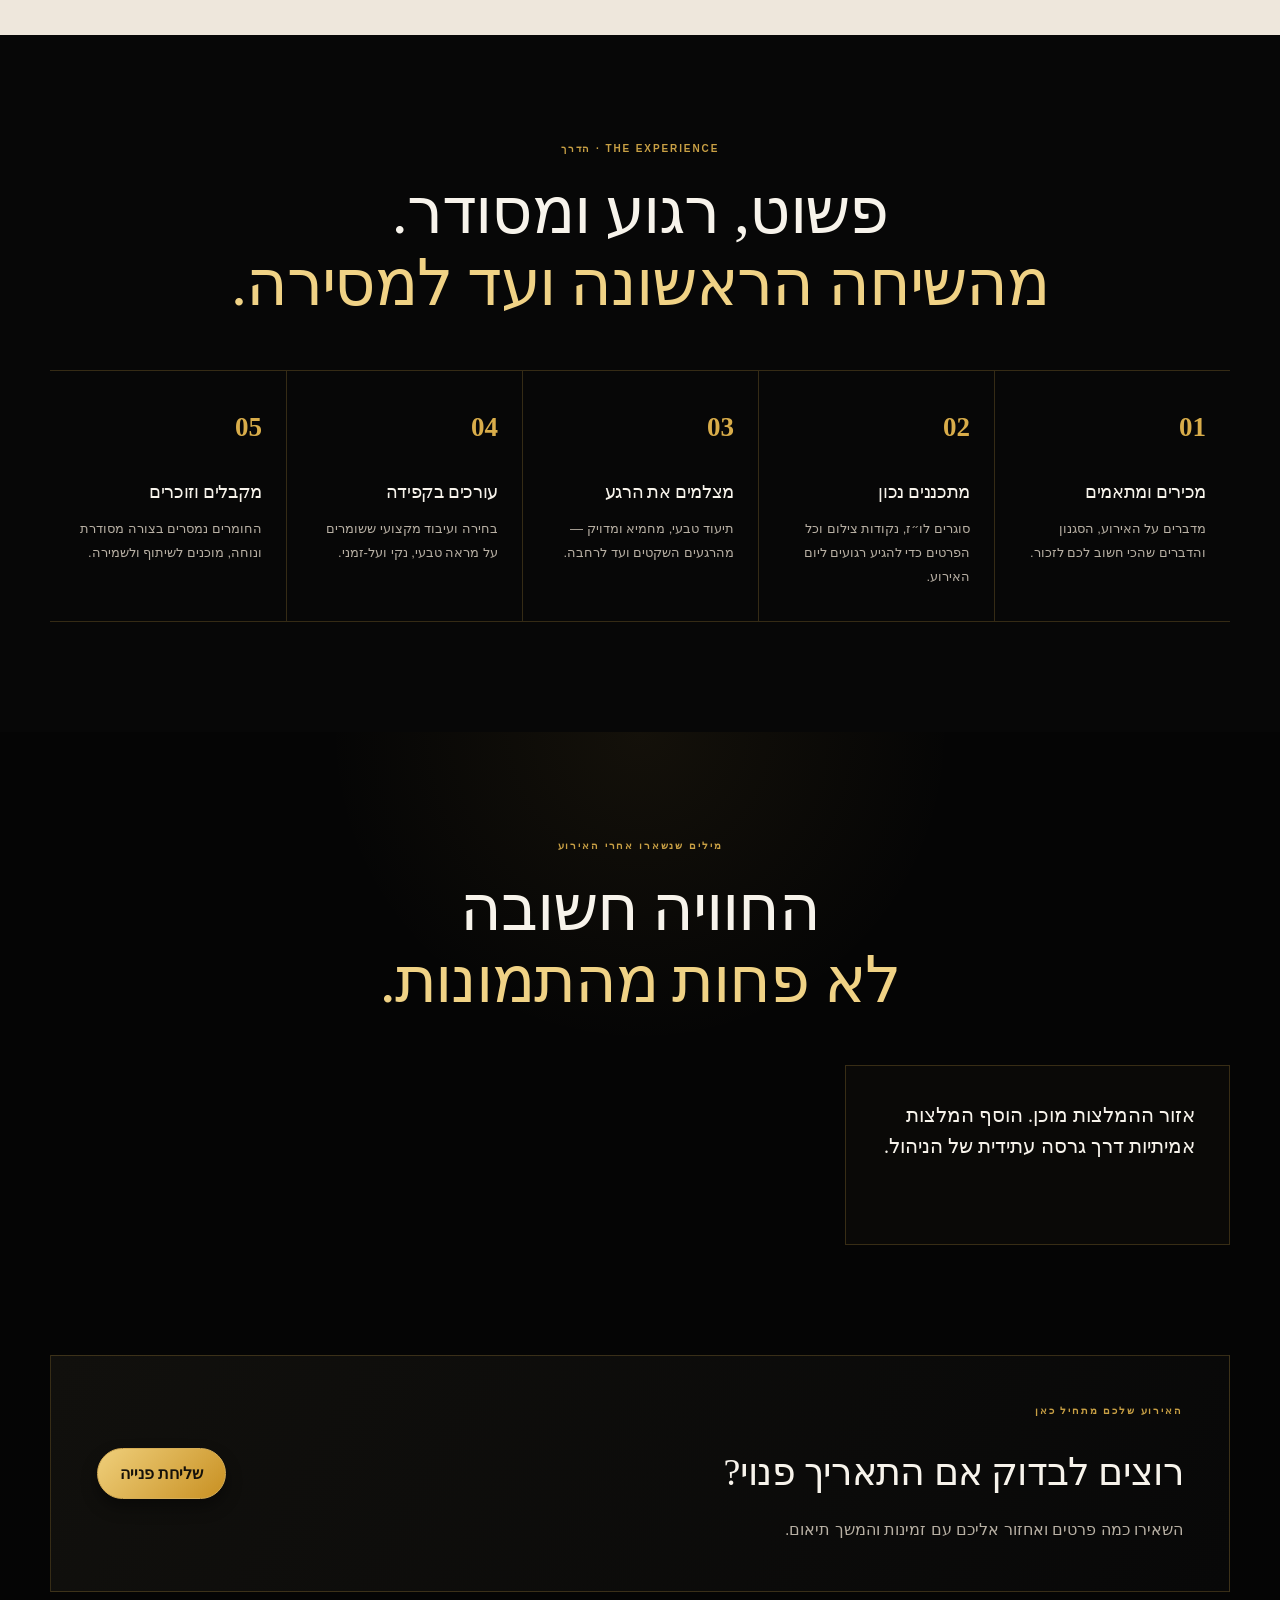
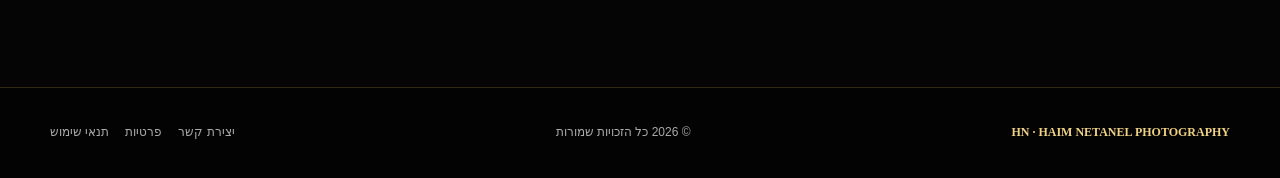
==== commit fd7ec51b: "V17 - Client Galleries Beta" ====
--- a/index.html
+++ b/index.html
@@ -52,10 +52,10 @@
       </div>
     </div>
     <nav class="event-ribbon lux-service-bar" aria-label="סוגי אירועים">
-      <a class="lux-service-item" href="gallery.html#brit"><span class="event-icon">◌</span><span><strong>ברית / בריתה</strong><small>הרגעים הראשונים</small></span></a>
-      <a class="lux-service-item" href="gallery.html#bar"><span class="event-icon">✦</span><span><strong>בר / בת מצווה</strong><small>עלייה לתורה ושמחה</small></span></a>
-      <a class="lux-service-item" href="gallery.html#engagement"><span class="event-icon">◇</span><span><strong>אירוסין / חינה</strong><small>מסורת, צבע ומשפחה</small></span></a>
-      <a class="lux-service-item" href="gallery.html#weddings"><span class="event-icon">∞</span><span><strong>חתונה</strong><small>היום שנשאר איתכם</small></span></a>
+      <a class="lux-service-item" href="gallery.html#brit"><span class="event-visual"><img src="assets/brit.webp" alt="" loading="lazy"></span><span class="event-copy"><span class="event-icon">◌</span><span><strong>ברית / בריתה</strong><small>הרגעים הראשונים</small></span></span></a>
+      <a class="lux-service-item" href="gallery.html#bar"><span class="event-visual"><img src="assets/bar.webp" alt="" loading="lazy"></span><span class="event-copy"><span class="event-icon">✦</span><span><strong>בר / בת מצווה</strong><small>עלייה לתורה ושמחה</small></span></span></a>
+      <a class="lux-service-item" href="gallery.html#engagement"><span class="event-visual"><img src="assets/events.webp" alt="" loading="lazy"></span><span class="event-copy"><span class="event-icon">◇</span><span><strong>אירוסין / חינה</strong><small>מסורת, צבע ומשפחה</small></span></span></a>
+      <a class="lux-service-item" href="gallery.html#weddings"><span class="event-visual"><img src="assets/story-chuppah.webp" alt="" loading="lazy"></span><span class="event-copy"><span class="event-icon">∞</span><span><strong>חתונה</strong><small>היום שנשאר איתכם</small></span></span></a>
     </nav>
     <a class="scroll-cue" href="#stories" aria-label="גלילה לסיפורים נבחרים">⌄</a>
   </section>
--- a/styles.css
+++ b/styles.css
@@ -1,14 +1,14 @@
-@import url('https://fonts.googleapis.com/css2?family=Gveret+Levin&family=Heebo:wght@300;400;500;600;700&family=Frank+Ruhl+Libre:wght@400;500;600;700&display=swap');
+@import url('https://fonts.googleapis.com/css2?family=Frank+Ruhl+Libre:wght@400;500;600;700&family=Gveret+Levin&family=Heebo:wght@300;400;500;600;700&family=Noto+Serif+Hebrew:wght@400;500;600;700&display=swap');
 :root{--bg:#050505;--bg2:#0a0908;--ink:#f7f3eb;--muted:#b8b0a4;--gold:#d9ad4a;--gold2:#f0d285;--ivory:#eee7dc;--line:rgba(217,173,74,.22);--panel:#0d0c0a;--max:1180px;--shadow:0 24px 70px rgba(0,0,0,.35)}
-*{box-sizing:border-box}html{scroll-behavior:smooth;background:var(--bg)}body{margin:0;background:var(--bg);color:var(--ink);font-family:'Heebo',Arial,sans-serif;line-height:1.6;overflow-x:hidden}img{display:block;max-width:100%}a{color:inherit;text-decoration:none}button,input,select,textarea{font:inherit}.wrap{width:min(var(--max),calc(100% - 40px));margin:auto}.wrap-wide{width:min(1420px,calc(100% - 44px));margin:auto}
+*{box-sizing:border-box}html{scroll-behavior:smooth;background:var(--bg)}body{margin:0;background:var(--bg);color:var(--ink);font-family:'Heebo',Arial,sans-serif;line-height:1.78;overflow-x:hidden}img{display:block;max-width:100%}a{color:inherit;text-decoration:none}button,input,select,textarea{font:inherit}body{font-weight:400;letter-spacing:.005em}h2,h3,h4,.section-intro h2,.page-hero h1{letter-spacing:-.025em}.links a,.btn,.header-cta,.nav-cta{font-weight:600}.hero-white,.hero-gold{letter-spacing:.01em!important}.wrap{width:min(var(--max),calc(100% - 40px));margin:auto}.wrap-wide{width:min(1420px,calc(100% - 44px));margin:auto}
 /* Header */
-.site-header,header{position:sticky;top:0;z-index:80;background:rgba(5,5,5,.88);border-bottom:1px solid var(--line);backdrop-filter:blur(16px)}.transparent-header{position:absolute;width:100%;background:linear-gradient(180deg,rgba(0,0,0,.78),rgba(0,0,0,.12));border-bottom:0}.site-nav,header nav{min-height:84px;display:flex;align-items:center;gap:30px}.brand-mark,.brand{display:flex;flex-direction:column;align-items:center;justify-content:center;min-width:155px}.brand img{width:54px;height:54px;object-fit:contain;margin-left:9px}.brand span{font-family:'Frank Ruhl Libre',serif;font-size:14px;letter-spacing:.12em}.brand-hn{font-family:'Frank Ruhl Libre',serif;font-size:44px;line-height:.78;color:var(--gold2)}.brand-name{font-family:'Frank Ruhl Libre',serif;font-size:16px;letter-spacing:.08em;color:var(--gold2)}.brand-sub{font-size:9px;letter-spacing:.38em;color:#eee}.links{display:flex;align-items:center;gap:27px;margin-inline:auto}.links a{font-size:14px;color:#eee;position:relative;padding:31px 0 26px}.links a:after{content:"";position:absolute;right:0;left:0;bottom:18px;height:1px;background:var(--gold);transform:scaleX(0);transition:.25s}.links a:hover,.links a.active{color:var(--gold2)}.links a.active:after,.links a:hover:after{transform:scaleX(1)}.header-cta,.nav-cta{border:1px solid rgba(217,173,74,.55);border-radius:999px;padding:10px 18px;color:var(--gold2);font-size:13px}.menu-btn{display:none;background:transparent;color:#fff;border:1px solid var(--line);border-radius:12px;padding:8px 12px;font-size:25px}.floating-wa{position:fixed;left:18px;bottom:18px;z-index:65;width:50px;height:50px;border-radius:50%;display:grid;place-items:center;background:linear-gradient(135deg,var(--gold2),#b98219);color:#111;border:1px solid #f7dc92;box-shadow:var(--shadow)}
+.site-header,header{position:sticky;top:0;z-index:80;background:rgba(5,5,5,.88);border-bottom:1px solid var(--line);backdrop-filter:blur(16px)}.transparent-header{position:absolute;width:100%;background:linear-gradient(180deg,rgba(0,0,0,.78),rgba(0,0,0,.12));border-bottom:0}.site-nav,header nav{min-height:84px;display:flex;align-items:center;gap:30px}.brand-mark,.brand{display:flex;flex-direction:column;align-items:center;justify-content:center;min-width:155px}.brand img{width:54px;height:54px;object-fit:contain;margin-left:9px}.brand span{font-family:'Noto Serif Hebrew',serif;font-size:14px;letter-spacing:.12em}.brand-hn{font-family:'Noto Serif Hebrew',serif;font-size:44px;line-height:.78;color:var(--gold2)}.brand-name{font-family:'Noto Serif Hebrew',serif;font-size:16px;letter-spacing:.08em;color:var(--gold2)}.brand-sub{font-size:9px;letter-spacing:.38em;color:#eee}.links{display:flex;align-items:center;gap:27px;margin-inline:auto}.links a{font-size:14px;color:#eee;position:relative;padding:31px 0 26px}.links a:after{content:"";position:absolute;right:0;left:0;bottom:18px;height:1px;background:var(--gold);transform:scaleX(0);transition:.25s}.links a:hover,.links a.active{color:var(--gold2)}.links a.active:after,.links a:hover:after{transform:scaleX(1)}.header-cta,.nav-cta{border:1px solid rgba(217,173,74,.55);border-radius:999px;padding:10px 18px;color:var(--gold2);font-size:13px}.menu-btn{display:none;background:transparent;color:#fff;border:1px solid var(--line);border-radius:12px;padding:8px 12px;font-size:25px}.floating-wa{position:fixed;left:18px;bottom:18px;z-index:65;width:50px;height:50px;border-radius:50%;display:grid;place-items:center;background:linear-gradient(135deg,var(--gold2),#b98219);color:#111;border:1px solid #f7dc92;box-shadow:var(--shadow)}
 /* Hero */
-.signature-hero{position:relative;height:100svh;min-height:720px;max-height:980px;overflow:hidden;background:#050505}.hero-media{position:absolute;inset:0}.hero-slide{position:absolute;inset:-3%;background-size:cover;background-position:center;opacity:0;transform:scale(1.045);transition:opacity 1.45s ease,transform 8s ease}.hero-slide.active{opacity:1;transform:scale(1.01)}.hero-film{position:absolute;inset:0;background:linear-gradient(270deg,rgba(4,4,4,.97) 0%,rgba(4,4,4,.90) 22%,rgba(4,4,4,.57) 44%,rgba(4,4,4,.12) 70%,rgba(4,4,4,.18) 100%),linear-gradient(180deg,rgba(0,0,0,.08),rgba(0,0,0,.28))}.hero-content{position:relative;height:100%;display:flex;align-items:center;padding-top:72px}.hero-copy{width:min(620px,52vw);text-align:right}.eyebrow{display:block;color:var(--gold);font-size:11px;letter-spacing:.2em;margin-bottom:18px}.hero-copy h1{margin:0;line-height:.9}.hero-white,.hero-gold{display:block;font-family:'Gveret Levin','Heebo',sans-serif;font-weight:700;letter-spacing:.01em;text-shadow:0 8px 28px rgba(0,0,0,.45)}.hero-white{font-size:clamp(62px,6.4vw,102px);color:#fff}.hero-gold{font-size:clamp(66px,6.8vw,108px);color:var(--gold2);margin-top:4px}.ornament-line{display:flex;align-items:center;gap:12px;width:240px;margin:24px 0 20px}.ornament-line i{height:1px;flex:1;background:linear-gradient(90deg,transparent,var(--gold))}.ornament-line i:last-child{background:linear-gradient(90deg,var(--gold),transparent)}.ornament-line b{color:var(--gold);font-weight:400}.hero-copy p{max-width:560px;margin:0;color:#ece7df;font-size:16px;line-height:1.85}.hero-actions{display:flex;gap:12px;margin-top:28px}.btn{display:inline-flex;align-items:center;justify-content:center;min-height:46px;padding:10px 22px;border:1px solid var(--gold);border-radius:999px;transition:.25s;cursor:pointer}.btn.primary,.btn.gold{background:linear-gradient(135deg,#efcf7b,#c89022);color:#15110a;font-weight:700;border-color:#e7c66c}.btn.ghost{background:rgba(0,0,0,.18);color:#fff}.btn:hover{transform:translateY(-2px);box-shadow:0 10px 30px rgba(217,173,74,.15)}.event-ribbon{position:absolute;right:50%;bottom:24px;transform:translateX(50%);width:min(1160px,calc(100% - 44px));display:grid;grid-template-columns:repeat(4,1fr);background:rgba(4,4,4,.68);border:1px solid var(--line);backdrop-filter:blur(14px)}.lux-service-item{display:flex;align-items:center;justify-content:center;gap:12px;min-height:86px;border-left:1px solid var(--line);transition:.25s}.lux-service-item:last-child{border-left:0}.lux-service-item:hover{background:rgba(217,173,74,.06)}.event-icon{font-family:'Frank Ruhl Libre',serif;font-size:27px;color:var(--gold)}.lux-service-item strong,.lux-service-item small{display:block}.lux-service-item strong{font-size:14px;color:var(--gold2)}.lux-service-item small{font-size:11px;color:#bfb6aa}.scroll-cue{position:absolute;bottom:5px;right:50%;transform:translateX(50%);font-size:28px;color:var(--gold)}
+.signature-hero{position:relative;height:100svh;min-height:720px;max-height:980px;overflow:hidden;background:#050505}.hero-media{position:absolute;inset:0}.hero-slide{position:absolute;inset:-3%;background-size:cover;background-position:center;opacity:0;transform:scale(1.045);transition:opacity 1.45s ease,transform 8s ease}.hero-slide.active{opacity:1;transform:scale(1.01)}.hero-film{position:absolute;inset:0;background:linear-gradient(270deg,rgba(4,4,4,.97) 0%,rgba(4,4,4,.90) 22%,rgba(4,4,4,.57) 44%,rgba(4,4,4,.12) 70%,rgba(4,4,4,.18) 100%),linear-gradient(180deg,rgba(0,0,0,.08),rgba(0,0,0,.28))}.hero-content{position:relative;height:100%;display:flex;align-items:center;padding-top:72px}.hero-copy{width:min(620px,52vw);text-align:right}.eyebrow{display:block;color:var(--gold);font-size:11px;letter-spacing:.2em;margin-bottom:18px}.hero-copy h1{margin:0;line-height:.9}.hero-white,.hero-gold{display:block;font-family:'Gveret Levin','Noto Sans Hebrew',sans-serif;font-weight:700;letter-spacing:.01em;text-shadow:0 8px 28px rgba(0,0,0,.45)}.hero-white{font-size:clamp(62px,6.4vw,102px);color:#fff}.hero-gold{font-size:clamp(66px,6.8vw,108px);color:var(--gold2);margin-top:4px}.ornament-line{display:flex;align-items:center;gap:12px;width:240px;margin:24px 0 20px}.ornament-line i{height:1px;flex:1;background:linear-gradient(90deg,transparent,var(--gold))}.ornament-line i:last-child{background:linear-gradient(90deg,var(--gold),transparent)}.ornament-line b{color:var(--gold);font-weight:400}.hero-copy p{max-width:560px;margin:0;color:#ece7df;font-size:16px;line-height:1.85}.hero-actions{display:flex;gap:12px;margin-top:28px}.btn{display:inline-flex;align-items:center;justify-content:center;min-height:46px;padding:10px 22px;border:1px solid var(--gold);border-radius:999px;transition:.25s;cursor:pointer}.btn.primary,.btn.gold{background:linear-gradient(135deg,#efcf7b,#c89022);color:#15110a;font-weight:700;border-color:#e7c66c}.btn.ghost{background:rgba(0,0,0,.18);color:#fff}.btn:hover{transform:translateY(-2px);box-shadow:0 10px 30px rgba(217,173,74,.15)}.event-ribbon{position:absolute;right:50%;bottom:24px;transform:translateX(50%);width:min(1160px,calc(100% - 44px));display:grid;grid-template-columns:repeat(4,1fr);background:rgba(4,4,4,.68);border:1px solid var(--line);backdrop-filter:blur(14px)}.lux-service-item{display:flex;align-items:center;justify-content:center;gap:12px;min-height:86px;border-left:1px solid var(--line);transition:.25s}.lux-service-item:last-child{border-left:0}.lux-service-item:hover{background:rgba(217,173,74,.06)}.event-icon{font-family:'Noto Serif Hebrew',serif;font-size:27px;color:var(--gold)}.lux-service-item strong,.lux-service-item small{display:block}.lux-service-item strong{font-size:14px;color:var(--gold2)}.lux-service-item small{font-size:11px;color:#bfb6aa}.scroll-cue{position:absolute;bottom:5px;right:50%;transform:translateX(50%);font-size:28px;color:var(--gold)}
 /* Sections */
-section{position:relative}.section-intro{padding-top:105px;text-align:center;max-width:880px}.section-intro h2{font-family:'Frank Ruhl Libre',serif;font-size:clamp(42px,5vw,72px);font-weight:400;line-height:1.08;margin:0}.section-intro h2 em{font-style:normal;color:var(--gold2)}.section-intro p{max-width:690px;margin:22px auto 0;color:var(--muted);font-size:16px}.stories-section{padding-bottom:110px;background:linear-gradient(180deg,#080706,#050505 35%)}.story-stack{width:min(1320px,calc(100% - 44px));margin:54px auto 0;display:grid;grid-template-columns:1.3fr .7fr;grid-template-rows:360px 360px;gap:12px}.story-card{position:relative;overflow:hidden;background:#111;min-height:0}.story-card:first-child{grid-row:1/3}.story-card img{width:100%;height:100%;object-fit:cover;transition:transform .8s ease,filter .4s}.story-card:after{content:"";position:absolute;inset:0;background:linear-gradient(180deg,transparent 45%,rgba(0,0,0,.78))}.story-card:hover img{transform:scale(1.035)}.story-card span{position:absolute;z-index:2;right:28px;bottom:24px}.story-card span b,.story-card span small{display:block}.story-card span b{font-family:'Frank Ruhl Libre',serif;font-size:28px;font-weight:500}.story-card span small{color:#d6cec2;font-size:13px}.story-card:nth-child(4){display:none}.center-action{text-align:center;margin-top:34px}.text-link{color:var(--gold2);font-weight:600;border-bottom:1px solid rgba(217,173,74,.45);padding-bottom:3px}.trust-strip{border-top:1px solid var(--line);border-bottom:1px solid var(--line);background:#080706}.trust-grid{display:grid;grid-template-columns:repeat(3,1fr)}.trust-grid article{padding:44px 34px;border-left:1px solid var(--line)}.trust-grid article:last-child{border-left:0}.trust-grid b{font-family:'Frank Ruhl Libre',serif;color:var(--gold);font-size:27px}.trust-grid h3{font-size:19px;margin:8px 0}.trust-grid p{font-size:13px;color:var(--muted);margin:0}.editorial-about{background:var(--ivory);color:#181511;padding:110px 0}.about-editorial-grid{display:grid;grid-template-columns:.86fr 1.14fr;align-items:center;gap:clamp(50px,8vw,110px)}.about-portrait{margin:0;position:relative}.about-portrait:before{content:"";position:absolute;inset:24px -24px -24px 24px;border:1px solid rgba(132,91,14,.34)}.about-portrait img{position:relative;width:100%;aspect-ratio:4/5;object-fit:cover}.about-editorial-copy .eyebrow{color:#8c6519}.about-editorial-copy h2{font-family:'Frank Ruhl Libre',serif;font-size:clamp(44px,5vw,72px);font-weight:400;line-height:1.05;margin:0 0 22px}.about-editorial-copy p{font-size:17px;color:#4b4338;max-width:610px}.about-editorial-copy blockquote{margin:30px 0;padding-right:22px;border-right:2px solid #b5811d;font-family:'Frank Ruhl Libre',serif;font-size:22px;color:#7a5715}.dark-link{color:#6c4c12}.experience-section{padding-bottom:110px;background:#070707}.clean-process{margin-top:50px;display:grid;grid-template-columns:repeat(5,1fr);border-top:1px solid var(--line);border-bottom:1px solid var(--line)}.clean-process article{padding:32px 24px;min-height:210px;border-left:1px solid var(--line)}.clean-process article:last-child{border-left:0}.clean-process b{font-family:'Frank Ruhl Libre',serif;font-size:27px;color:var(--gold)}.clean-process h3{font-size:18px;margin:24px 0 8px}.clean-process p{font-size:13px;color:var(--muted);margin:0}.reviews-band{padding-bottom:110px;background:radial-gradient(circle at 50% 0,rgba(217,173,74,.07),transparent 35%),#050505}.home-reviews-grid{display:grid;grid-template-columns:repeat(3,1fr);gap:12px;margin-top:48px}.home-review{padding:34px;border:1px solid var(--line);background:#0a0907;min-height:180px}.home-review p{font-family:'Frank Ruhl Libre',serif;font-size:20px;line-height:1.55;margin:0}.home-review strong{display:block;margin-top:20px;color:var(--gold2)}.final-cta{padding:0 0 95px;background:#050505}.final-cta-inner{display:flex;align-items:center;justify-content:space-between;gap:30px;padding:46px;border:1px solid var(--line);background:linear-gradient(120deg,#11100d,#080808)}.final-cta h2{font-family:'Frank Ruhl Libre',serif;font-size:38px;font-weight:400;margin:0}.final-cta p{color:var(--muted);margin:8px 0 0}
+section{position:relative}.section-intro{padding-top:105px;text-align:center;max-width:880px}.section-intro h2{font-family:'Noto Serif Hebrew',serif;font-size:clamp(42px,5vw,72px);font-weight:400;line-height:1.08;margin:0}.section-intro h2 em{font-style:normal;color:var(--gold2)}.section-intro p{max-width:690px;margin:22px auto 0;color:var(--muted);font-size:16px}.stories-section{padding-bottom:110px;background:linear-gradient(180deg,#080706,#050505 35%)}.story-stack{width:min(1320px,calc(100% - 44px));margin:54px auto 0;display:grid;grid-template-columns:1.3fr .7fr;grid-template-rows:360px 360px;gap:12px}.story-card{position:relative;overflow:hidden;background:#111;min-height:0}.story-card:first-child{grid-row:1/3}.story-card img{width:100%;height:100%;object-fit:cover;transition:transform .8s ease,filter .4s}.story-card:after{content:"";position:absolute;inset:0;background:linear-gradient(180deg,transparent 45%,rgba(0,0,0,.78))}.story-card:hover img{transform:scale(1.035)}.story-card span{position:absolute;z-index:2;right:28px;bottom:24px}.story-card span b,.story-card span small{display:block}.story-card span b{font-family:'Noto Serif Hebrew',serif;font-size:28px;font-weight:500}.story-card span small{color:#d6cec2;font-size:13px}.story-card:nth-child(4){display:none}.center-action{text-align:center;margin-top:34px}.text-link{color:var(--gold2);font-weight:600;border-bottom:1px solid rgba(217,173,74,.45);padding-bottom:3px}.trust-strip{border-top:1px solid var(--line);border-bottom:1px solid var(--line);background:#080706}.trust-grid{display:grid;grid-template-columns:repeat(3,1fr)}.trust-grid article{padding:44px 34px;border-left:1px solid var(--line)}.trust-grid article:last-child{border-left:0}.trust-grid b{font-family:'Noto Serif Hebrew',serif;color:var(--gold);font-size:27px}.trust-grid h3{font-size:19px;margin:8px 0}.trust-grid p{font-size:13px;color:var(--muted);margin:0}.editorial-about{background:var(--ivory);color:#181511;padding:110px 0}.about-editorial-grid{display:grid;grid-template-columns:.86fr 1.14fr;align-items:center;gap:clamp(50px,8vw,110px)}.about-portrait{margin:0;position:relative}.about-portrait:before{content:"";position:absolute;inset:24px -24px -24px 24px;border:1px solid rgba(132,91,14,.34)}.about-portrait img{position:relative;width:100%;aspect-ratio:4/5;object-fit:cover}.about-editorial-copy .eyebrow{color:#8c6519}.about-editorial-copy h2{font-family:'Noto Serif Hebrew',serif;font-size:clamp(44px,5vw,72px);font-weight:400;line-height:1.05;margin:0 0 22px}.about-editorial-copy p{font-size:17px;color:#4b4338;max-width:610px}.about-editorial-copy blockquote{margin:30px 0;padding-right:22px;border-right:2px solid #b5811d;font-family:'Noto Serif Hebrew',serif;font-size:22px;color:#7a5715}.dark-link{color:#6c4c12}.experience-section{padding-bottom:110px;background:#070707}.clean-process{margin-top:50px;display:grid;grid-template-columns:repeat(5,1fr);border-top:1px solid var(--line);border-bottom:1px solid var(--line)}.clean-process article{padding:32px 24px;min-height:210px;border-left:1px solid var(--line)}.clean-process article:last-child{border-left:0}.clean-process b{font-family:'Noto Serif Hebrew',serif;font-size:27px;color:var(--gold)}.clean-process h3{font-size:18px;margin:24px 0 8px}.clean-process p{font-size:13px;color:var(--muted);margin:0}.reviews-band{padding-bottom:110px;background:radial-gradient(circle at 50% 0,rgba(217,173,74,.07),transparent 35%),#050505}.home-reviews-grid{display:grid;grid-template-columns:repeat(3,1fr);gap:12px;margin-top:48px}.home-review{padding:34px;border:1px solid var(--line);background:#0a0907;min-height:180px}.home-review p{font-family:'Noto Serif Hebrew',serif;font-size:20px;line-height:1.55;margin:0}.home-review strong{display:block;margin-top:20px;color:var(--gold2)}.final-cta{padding:0 0 95px;background:#050505}.final-cta-inner{display:flex;align-items:center;justify-content:space-between;gap:30px;padding:46px;border:1px solid var(--line);background:linear-gradient(120deg,#11100d,#080808)}.final-cta h2{font-family:'Noto Serif Hebrew',serif;font-size:38px;font-weight:400;margin:0}.final-cta p{color:var(--muted);margin:8px 0 0}
 /* Inner pages */
-.page-hero{padding:90px 0 54px;background:radial-gradient(circle at 70% 0,rgba(217,173,74,.08),transparent 35%),#070707;border-bottom:1px solid var(--line)}.page-hero h1{font-family:'Frank Ruhl Libre',serif;font-size:clamp(46px,6vw,76px);font-weight:400;margin:0}.page-hero p{color:var(--muted);max-width:700px;margin:10px 0 0}.panel{background:#0a0907;border:1px solid var(--line);padding:30px}.cards{display:grid;gap:18px;padding:70px 0}.service-card{display:grid;grid-template-columns:1fr 1fr;padding:0;overflow:hidden}.service-card:nth-child(even) img{order:2}.service-card img{width:100%;height:420px;object-fit:cover}.service-card .copy{padding:50px;display:flex;flex-direction:column;justify-content:center}.service-card h3{font-family:'Frank Ruhl Libre',serif;font-size:36px;font-weight:400;margin:0 0 12px}.service-card p{color:var(--muted)}.service-card .btn{align-self:flex-start;margin-top:16px}.gallery-grid{display:grid;grid-template-columns:repeat(12,1fr);gap:10px;padding:60px 0}.gallery-item{grid-column:span 6;position:relative;overflow:hidden;min-height:420px}.gallery-item:nth-child(3n+1){grid-column:span 7}.gallery-item:nth-child(3n+2){grid-column:span 5}.gallery-item img{width:100%;height:100%;object-fit:cover}.gallery-item .label{position:absolute;right:18px;bottom:16px;background:rgba(0,0,0,.65);padding:7px 12px;border:1px solid var(--line);color:var(--gold2)}.notice{padding:18px;border:1px solid var(--line);color:var(--muted)}.about-preview{display:grid;grid-template-columns:.9fr 1.1fr;gap:60px;align-items:center;margin:70px 0}.about-preview img{width:100%;aspect-ratio:4/5;object-fit:cover}.about-copy h2{font-family:'Frank Ruhl Libre',serif;font-size:48px;font-weight:400}.about-copy p{color:var(--muted);font-size:16px}.actions{display:flex;gap:10px;flex-wrap:wrap}.gold{color:var(--gold2)}.area-grid{display:grid;grid-template-columns:repeat(3,1fr);gap:12px;padding:50px 0}.area{padding:28px;border:1px solid var(--line);background:#0a0907}.seo-copy{color:var(--muted);padding-bottom:60px}.contact-grid{display:grid;grid-template-columns:1fr 1fr;gap:18px;padding:60px 0}.contact-box h2{font-family:'Frank Ruhl Libre',serif;font-size:36px;font-weight:400;margin-top:0}.contact-steps{list-style:none;padding:0;margin:28px 0}.contact-steps li{display:grid;grid-template-columns:50px 1fr;gap:14px;padding:16px 0;border-bottom:1px solid var(--line)}.contact-steps li>b{font-family:'Frank Ruhl Libre',serif;color:var(--gold);font-size:24px}.contact-steps strong,.contact-steps small{display:block}.contact-steps small{color:var(--muted)}form{display:grid;gap:15px}label{display:grid;gap:6px;font-size:13px;color:#d8d0c5}input,select,textarea{width:100%;background:#050505;border:1px solid rgba(217,173,74,.24);border-radius:10px;padding:12px;color:#fff;outline:none}input:focus,select:focus,textarea:focus{border-color:var(--gold)}textarea{min-height:120px;resize:vertical}.full{width:100%}.form-honey{position:absolute;left:-9999px;opacity:0}.form-status{min-height:24px;font-size:13px}.form-status.success{padding:14px;border:1px solid rgba(90,190,116,.4);background:rgba(90,190,116,.08)}.form-status.success strong,.form-status.success span{display:block}.form-status.error{padding:14px;border:1px solid rgba(220,80,80,.4);background:rgba(220,80,80,.08)}.review-box{margin:18px 0}.review-box p{font-family:'Frank Ruhl Libre',serif;font-size:21px}.site-footer,footer{border-top:1px solid var(--line);background:#030303}.foot{min-height:90px;display:flex;align-items:center;justify-content:space-between;gap:20px;color:#aaa;font-size:12px}.foot strong{color:var(--gold2);font-family:'Frank Ruhl Libre',serif}.foot-links{display:flex;gap:16px}
+.page-hero{padding:90px 0 54px;background:radial-gradient(circle at 70% 0,rgba(217,173,74,.08),transparent 35%),#070707;border-bottom:1px solid var(--line)}.page-hero h1{font-family:'Noto Serif Hebrew',serif;font-size:clamp(46px,6vw,76px);font-weight:400;margin:0}.page-hero p{color:var(--muted);max-width:700px;margin:10px 0 0}.panel{background:#0a0907;border:1px solid var(--line);padding:30px}.cards{display:grid;gap:18px;padding:70px 0}.service-card{display:grid;grid-template-columns:1fr 1fr;padding:0;overflow:hidden}.service-card:nth-child(even) img{order:2}.service-card img{width:100%;height:420px;object-fit:cover}.service-card .copy{padding:50px;display:flex;flex-direction:column;justify-content:center}.service-card h3{font-family:'Noto Serif Hebrew',serif;font-size:36px;font-weight:400;margin:0 0 12px}.service-card p{color:var(--muted)}.service-card .btn{align-self:flex-start;margin-top:16px}.gallery-grid{display:grid;grid-template-columns:repeat(12,1fr);gap:10px;padding:60px 0}.gallery-item{grid-column:span 6;position:relative;overflow:hidden;min-height:420px}.gallery-item:nth-child(3n+1){grid-column:span 7}.gallery-item:nth-child(3n+2){grid-column:span 5}.gallery-item img{width:100%;height:100%;object-fit:cover}.gallery-item .label{position:absolute;right:18px;bottom:16px;background:rgba(0,0,0,.65);padding:7px 12px;border:1px solid var(--line);color:var(--gold2)}.notice{padding:18px;border:1px solid var(--line);color:var(--muted)}.about-preview{display:grid;grid-template-columns:.9fr 1.1fr;gap:60px;align-items:center;margin:70px 0}.about-preview img{width:100%;aspect-ratio:4/5;object-fit:cover}.about-copy h2{font-family:'Noto Serif Hebrew',serif;font-size:48px;font-weight:400}.about-copy p{color:var(--muted);font-size:16px}.actions{display:flex;gap:10px;flex-wrap:wrap}.gold{color:var(--gold2)}.area-grid{display:grid;grid-template-columns:repeat(3,1fr);gap:12px;padding:50px 0}.area{padding:28px;border:1px solid var(--line);background:#0a0907}.seo-copy{color:var(--muted);padding-bottom:60px}.contact-grid{display:grid;grid-template-columns:1fr 1fr;gap:18px;padding:60px 0}.contact-box h2{font-family:'Noto Serif Hebrew',serif;font-size:36px;font-weight:400;margin-top:0}.contact-steps{list-style:none;padding:0;margin:28px 0}.contact-steps li{display:grid;grid-template-columns:50px 1fr;gap:14px;padding:16px 0;border-bottom:1px solid var(--line)}.contact-steps li>b{font-family:'Noto Serif Hebrew',serif;color:var(--gold);font-size:24px}.contact-steps strong,.contact-steps small{display:block}.contact-steps small{color:var(--muted)}form{display:grid;gap:15px}label{display:grid;gap:6px;font-size:13px;color:#d8d0c5}input,select,textarea{width:100%;background:#050505;border:1px solid rgba(217,173,74,.24);border-radius:10px;padding:12px;color:#fff;outline:none}input:focus,select:focus,textarea:focus{border-color:var(--gold)}textarea{min-height:120px;resize:vertical}.full{width:100%}.form-honey{position:absolute;left:-9999px;opacity:0}.form-status{min-height:24px;font-size:13px}.form-status.success{padding:14px;border:1px solid rgba(90,190,116,.4);background:rgba(90,190,116,.08)}.form-status.success strong,.form-status.success span{display:block}.form-status.error{padding:14px;border:1px solid rgba(220,80,80,.4);background:rgba(220,80,80,.08)}.review-box{margin:18px 0}.review-box p{font-family:'Noto Serif Hebrew',serif;font-size:21px}.site-footer,footer{border-top:1px solid var(--line);background:#030303}.foot{min-height:90px;display:flex;align-items:center;justify-content:space-between;gap:20px;color:#aaa;font-size:12px}.foot strong{color:var(--gold2);font-family:'Noto Serif Hebrew',serif}.foot-links{display:flex;gap:16px}
 /* Utility / older compatibility */
 .home-packages{display:none}.cta-strip{border-radius:0}.center-action .btn{margin-top:10px}.phone-ltr{direction:ltr;unicode-bidi:isolate}.btn.gold{background:linear-gradient(135deg,#efcf7b,#c89022);color:#16120a}.btn:not(.primary):not(.ghost):not(.gold){background:transparent;color:var(--gold2)}
 /* Mobile */
@@ -16,6 +16,97 @@
 @media(max-width:620px){.wrap,.wrap-wide{width:min(100% - 24px,var(--max))}.transparent-header .header-cta{display:none}.hero-content{min-height:760px;padding-bottom:190px}.hero-white{font-size:clamp(50px,17vw,74px)}.hero-gold{font-size:clamp(54px,18vw,78px)}.hero-copy p{font-size:14px}.hero-actions{flex-direction:column;align-items:stretch}.event-ribbon{width:calc(100% - 16px);grid-template-columns:1fr 1fr}.lux-service-item{gap:7px;padding:8px}.lux-service-item strong{font-size:12px}.lux-service-item small{font-size:9px}.event-icon{font-size:21px}.section-intro{padding-top:74px}.section-intro h2{font-size:clamp(36px,11vw,52px)}.story-stack{width:calc(100% - 20px);display:flex;overflow-x:auto;scroll-snap-type:x mandatory;gap:8px}.story-card,.story-card:first-child{flex:0 0 86%;height:470px;min-height:470px;scroll-snap-align:center}.story-card:nth-child(4){display:block}.editorial-about{padding:78px 0}.about-portrait:before{inset:14px -12px -12px 12px}.about-editorial-copy h2{font-size:44px}.clean-process{grid-template-columns:1fr}.clean-process article{min-height:150px;border-left:0;border-bottom:1px solid var(--line)}.final-cta{padding-bottom:60px}.final-cta-inner{padding:30px 22px}.final-cta h2{font-size:31px}.service-card img{height:300px}.service-card .copy{padding:28px 22px}.gallery-grid{display:block;padding-top:30px}.gallery-item{min-height:0;margin-bottom:10px;aspect-ratio:4/3}.area-grid{grid-template-columns:1fr}.contact-grid{padding:35px 0}.panel{padding:22px}.foot{display:grid;grid-template-columns:1fr;text-align:center}.foot-links{justify-content:center;flex-wrap:wrap}}
 @media(prefers-reduced-motion:reduce){*{scroll-behavior:auto!important}.hero-slide{transition:opacity .3s!important;transform:none!important}.story-card img,.btn{transition:none!important}}
 /* CMS-generated featured gallery compatibility */
-.story-stack .thumb{position:relative;overflow:hidden;background:#111;min-height:0}.story-stack .thumb:first-child{grid-row:1/3}.story-stack .thumb img{width:100%;height:100%;object-fit:cover;transition:transform .8s ease,filter .4s}.story-stack .thumb:after{content:"";position:absolute;inset:0;background:linear-gradient(180deg,transparent 45%,rgba(0,0,0,.78));pointer-events:none}.story-stack .thumb:hover img{transform:scale(1.035)!important}.story-stack .thumb>span{position:absolute;z-index:2;right:28px;bottom:24px;font-family:'Frank Ruhl Libre',serif;font-size:28px;font-weight:500;color:#fff}.story-stack .thumb:nth-child(4){display:none}
+.story-stack .thumb{position:relative;overflow:hidden;background:#111;min-height:0}.story-stack .thumb:first-child{grid-row:1/3}.story-stack .thumb img{width:100%;height:100%;object-fit:cover;transition:transform .8s ease,filter .4s}.story-stack .thumb:after{content:"";position:absolute;inset:0;background:linear-gradient(180deg,transparent 45%,rgba(0,0,0,.78));pointer-events:none}.story-stack .thumb:hover img{transform:scale(1.035)!important}.story-stack .thumb>span{position:absolute;z-index:2;right:28px;bottom:24px;font-family:'Noto Serif Hebrew',serif;font-size:28px;font-weight:500;color:#fff}.story-stack .thumb:nth-child(4){display:none}
 @media(max-width:980px){.story-stack .thumb:first-child{grid-column:1/3;grid-row:auto}.story-stack .thumb:nth-child(4){display:block}}
 @media(max-width:620px){.story-stack .thumb,.story-stack .thumb:first-child{flex:0 0 86%;height:470px;min-height:470px;scroll-snap-align:center}.story-stack .thumb:nth-child(4){display:block}.story-stack .thumb>span{font-size:24px;right:20px;bottom:18px}}
+
+/* V16.1 Gallery Experience */
+.gallery-hero{text-align:center;padding-bottom:48px}.gallery-hero .eyebrow,.gallery-toolbar .eyebrow,.gallery-cta .eyebrow{font-size:11px;letter-spacing:.22em;color:var(--gold);text-transform:uppercase}.gallery-hero p{margin-inline:auto}.gallery-experience{padding:42px 0 90px;background:linear-gradient(180deg,#060606 0%,#0a0805 48%,#050505 100%)}
+.gallery-category-grid{display:grid;grid-template-columns:repeat(4,1fr);gap:10px}.gallery-category{position:relative;min-height:250px;border:1px solid rgba(217,173,74,.18);background:#090806;color:#fff;overflow:hidden;cursor:pointer;text-align:right;padding:0}.gallery-category img{position:absolute;inset:0;width:100%;height:100%;object-fit:cover;filter:saturate(.86) brightness(.72);transition:transform .65s ease,filter .35s ease}.gallery-category-shade{position:absolute;inset:0;background:linear-gradient(180deg,transparent 25%,rgba(0,0,0,.82) 100%)}.gallery-category strong,.gallery-category small,.gallery-category-icon{position:absolute;z-index:2;right:22px}.gallery-category-icon{bottom:79px;color:var(--gold2);font-size:28px}.gallery-category strong{bottom:42px;font-family:'Noto Serif Hebrew',serif;font-size:28px;font-weight:500}.gallery-category small{bottom:20px;color:#d0c6b8;font-size:11px}.gallery-category:hover img{transform:scale(1.045);filter:saturate(.95) brightness(.82)}.gallery-category.active{border-color:var(--gold2);box-shadow:0 0 0 1px rgba(217,173,74,.2),0 20px 50px rgba(0,0,0,.35)}.gallery-category.active:after{content:"";position:absolute;inset:0;border:1px solid rgba(255,221,137,.5);pointer-events:none}
+.gallery-toolbar{display:flex;justify-content:space-between;align-items:end;gap:25px;padding:52px 0 24px;border-bottom:1px solid var(--line)}.gallery-toolbar h2{font-family:'Noto Serif Hebrew',serif;font-size:44px;font-weight:400;margin:5px 0 0}.gallery-subfilters{display:flex;gap:8px;flex-wrap:wrap}.gallery-subfilters button{background:transparent;border:1px solid rgba(217,173,74,.24);color:#d9d0c3;padding:9px 15px;border-radius:999px;cursor:pointer}.gallery-subfilters button:hover,.gallery-subfilters button.active{background:linear-gradient(135deg,var(--gold2),#b9831d);color:#14100a;border-color:transparent}
+.portfolio-masonry{display:grid;grid-template-columns:repeat(12,1fr);grid-auto-rows:180px;gap:9px;padding-top:14px}.portfolio-shot{position:relative;grid-column:span 4;grid-row:span 2;border:0;background:#111;padding:0;overflow:hidden;cursor:zoom-in;opacity:1;transform:scale(1);transition:opacity .28s ease,transform .28s ease}.portfolio-shot.wide{grid-column:span 8}.portfolio-shot.tall{grid-row:span 3}.portfolio-shot[hidden]{display:none}.portfolio-shot img{width:100%;height:100%;object-fit:cover;transition:transform .7s cubic-bezier(.2,.7,.2,1),filter .35s}.portfolio-shot:after{content:"";position:absolute;inset:0;background:linear-gradient(180deg,transparent 55%,rgba(0,0,0,.72));opacity:.7;transition:.3s}.portfolio-shot span{position:absolute;z-index:2;right:17px;bottom:13px;color:#fff;font-size:13px;opacity:.85}.portfolio-shot:hover img{transform:scale(1.035);filter:brightness(1.05)}.portfolio-shot:hover:after{opacity:.95}.gallery-empty{margin:45px 0;padding:40px;text-align:center;border:1px solid var(--line);background:#090806}.gallery-empty strong,.gallery-empty span{display:block}.gallery-empty strong{font-family:'Noto Serif Hebrew',serif;color:var(--gold2);font-size:28px}.gallery-empty span{color:var(--muted);margin-top:7px}.gallery-cta{margin-top:50px;padding:30px 34px;display:flex;align-items:center;justify-content:space-between;gap:20px;border:1px solid rgba(217,173,74,.28);background:linear-gradient(120deg,rgba(217,173,74,.07),rgba(255,255,255,.02))}.gallery-cta h2{font-family:'Noto Serif Hebrew',serif;font-size:34px;font-weight:400;margin:5px 0}.gallery-cta p{color:var(--muted);margin:0}
+.lightbox[hidden]{display:none}.lightbox{position:fixed;inset:0;z-index:120;background:rgba(0,0,0,.94);display:grid;place-items:center;padding:30px}.lightbox figure{margin:0;max-width:min(1160px,88vw);max-height:88vh;text-align:center}.lightbox img{max-width:100%;max-height:80vh;object-fit:contain;box-shadow:0 30px 90px rgba(0,0,0,.65)}.lightbox figcaption{color:#ccc;margin-top:10px;font-size:13px}.lightbox-close,.lightbox-nav{position:absolute;border:1px solid rgba(217,173,74,.35);background:rgba(10,10,10,.7);color:#fff;cursor:pointer}.lightbox-close{left:24px;top:20px;width:44px;height:44px;border-radius:50%;font-size:30px}.lightbox-nav{top:50%;transform:translateY(-50%);width:48px;height:62px;font-size:38px}.lightbox-nav.prev{right:20px}.lightbox-nav.next{left:20px}body.lightbox-open{overflow:hidden}
+@media(max-width:900px){.gallery-category-grid{grid-template-columns:repeat(2,1fr)}.gallery-category{min-height:220px}.gallery-toolbar{align-items:flex-start;flex-direction:column}.portfolio-masonry{grid-auto-rows:150px}.portfolio-shot,.portfolio-shot.wide{grid-column:span 6}}
+@media(max-width:620px){.gallery-experience{padding-top:18px}.gallery-category-grid{display:flex;overflow-x:auto;scroll-snap-type:x mandatory;gap:8px;padding-bottom:6px}.gallery-category{flex:0 0 78%;min-height:210px;scroll-snap-align:center}.gallery-toolbar{padding-top:34px}.gallery-toolbar h2{font-size:36px}.gallery-subfilters{overflow-x:auto;flex-wrap:nowrap;width:100%;padding-bottom:4px}.gallery-subfilters button{white-space:nowrap}.portfolio-masonry{display:grid;grid-template-columns:1fr;grid-auto-rows:auto}.portfolio-shot,.portfolio-shot.wide,.portfolio-shot.tall{grid-column:1;grid-row:auto;aspect-ratio:4/3}.portfolio-shot.tall{aspect-ratio:4/5}.gallery-cta{align-items:flex-start;flex-direction:column;padding:25px 22px}.lightbox{padding:12px}.lightbox-nav{display:none}.lightbox-close{left:14px;top:14px}}
+
+
+/* V16.2 Premium Typography + animated event cards */
+:root{--body-font:'Heebo',Arial,sans-serif;--heading-font:'Frank Ruhl Libre','Noto Serif Hebrew',serif}
+body{font-family:var(--body-font)}
+.section-intro h2,.about-editorial-copy h2,.final-cta h2,.page-hero h1,.gallery-toolbar h2,.gallery-cta h2,.service-card h2,.service-card h3,.panel h2,.panel h3,.home-review p,.trust-grid b,.story-card span b,.gallery-category strong,.gallery-empty strong{font-family:var(--heading-font)}
+.hero-white,.hero-gold{font-family:'Gveret Levin','Heebo',sans-serif!important}
+.eyebrow{font-family:var(--body-font);font-weight:600;letter-spacing:.16em}.section-intro p,.hero-copy p,.about-editorial-copy p,.service-card p,.panel p,.gallery-cta p{font-family:var(--body-font)}
+
+/* Home event cards: photography first, restrained motion */
+.event-ribbon{gap:8px;background:transparent;border:0;backdrop-filter:none}
+.lux-service-item{position:relative;isolation:isolate;overflow:hidden;min-height:112px;border:1px solid rgba(217,173,74,.25);background:#090806;padding:0;justify-content:flex-start;box-shadow:0 16px 40px rgba(0,0,0,.22)}
+.lux-service-item:last-child{border-left:1px solid rgba(217,173,74,.25)}
+.event-visual{position:absolute;inset:0;z-index:-2}.event-visual img{width:100%;height:100%;object-fit:cover;filter:saturate(.8) brightness(.58);transform:scale(1.045);transition:transform 1.3s cubic-bezier(.2,.75,.2,1),filter .55s ease}.event-visual:after{content:"";position:absolute;inset:0;background:linear-gradient(90deg,rgba(4,4,4,.92) 0%,rgba(4,4,4,.72) 48%,rgba(4,4,4,.20) 100%)}
+.event-visual:before{content:"";position:absolute;inset:-40% -80%;z-index:2;background:linear-gradient(105deg,transparent 42%,rgba(240,210,133,.13) 49%,transparent 56%);transform:translateX(-40%);animation:eventShimmer 8s ease-in-out infinite;pointer-events:none}
+.event-copy{position:relative;z-index:2;display:flex;align-items:center;gap:12px;padding:18px 20px;text-shadow:0 2px 14px rgba(0,0,0,.75)}
+.event-icon{width:42px;height:42px;display:grid;place-items:center;border:1px solid rgba(240,210,133,.58);border-radius:50%;font-family:var(--heading-font);font-size:22px;background:rgba(5,5,5,.36);backdrop-filter:blur(4px);transition:transform .4s ease,background .4s ease}
+.lux-service-item strong{font-family:var(--heading-font);font-size:17px;font-weight:600;color:#fff}.lux-service-item small{font-family:var(--body-font);font-size:11px;color:#e4dccf;margin-top:2px}
+.lux-service-item:hover{background:#090806;border-color:rgba(240,210,133,.7);transform:translateY(-2px)}.lux-service-item:hover .event-visual img{transform:scale(1.09);filter:saturate(.95) brightness(.7)}.lux-service-item:hover .event-icon{transform:translateY(-2px) rotate(-3deg);background:rgba(217,173,74,.16)}
+@keyframes eventShimmer{0%,62%,100%{transform:translateX(-55%);opacity:0}70%{opacity:1}86%{transform:translateX(55%);opacity:0}}
+
+/* Mobile header: logo right, menu left, open drawer remains RTL */
+@media(max-width:980px){
+  .site-nav,header nav{position:relative;display:flex;direction:rtl;justify-content:space-between;gap:16px;padding-inline:18px}
+  .brand-mark,.brand{order:1;margin-inline:0 auto;align-items:center}
+  .header-cta,.nav-cta{display:none!important}
+  .menu-btn{order:3;display:grid;place-items:center;margin-inline:auto 0;width:48px;height:48px;padding:0;border-radius:14px;border-color:rgba(217,173,74,.38);font-size:0;line-height:1;background:rgba(6,6,6,.46);backdrop-filter:blur(10px)}
+  .menu-btn:before{content:'☰';font-size:28px;color:#fff;font-family:Arial,sans-serif}
+  .links{direction:rtl;text-align:right;right:12px;left:12px;top:76px;border-radius:16px;background:rgba(8,8,8,.97);backdrop-filter:blur(18px);padding:10px;box-shadow:0 24px 60px rgba(0,0,0,.55)}
+  .links a{font-family:var(--body-font);font-size:15px;font-weight:600;border-bottom:1px solid rgba(217,173,74,.10)}
+}
+@media(max-width:620px){
+  .site-nav,header nav{min-height:78px;padding-inline:16px}.brand-hn{font-size:38px}.brand-name{font-size:12px}.brand-sub{font-size:7px}.menu-btn{width:46px;height:46px}
+  .event-ribbon{gap:6px;bottom:14px}.lux-service-item{min-height:82px}.event-copy{gap:8px;padding:10px 11px}.event-icon{width:32px;height:32px;font-size:17px}.lux-service-item strong{font-size:13px}.lux-service-item small{font-size:9px;line-height:1.3}
+}
+@media(prefers-reduced-motion:reduce){.event-visual:before{animation:none!important}.lux-service-item,.event-visual img,.event-icon{transition:none!important}}
+
+
+/* V16.2.1 — Typography & Header Refinement
+   Photo-first polish: cleaner Hebrew rhythm, calmer navigation, hero signature untouched. */
+body{font-family:var(--body-font);font-size:16px;line-height:1.82;font-weight:400;letter-spacing:0;color:var(--ink);text-rendering:optimizeLegibility;-webkit-font-smoothing:antialiased}
+p,li,label,input,select,textarea{font-family:var(--body-font)}
+p{line-height:1.86}
+h2,h3,h4,.section-intro h2,.page-hero h1,.about-editorial-copy h2,.final-cta h2,.gallery-toolbar h2,.gallery-cta h2,.contact-box h2,.service-card h3,.about-copy h2{font-family:var(--heading-font);font-weight:500;letter-spacing:-.018em}
+.section-intro h2{line-height:1.12}.section-intro p{font-size:17px;line-height:1.9;color:#c4bbaf}.page-hero h1{font-size:clamp(52px,6vw,82px);line-height:1.04}.page-hero p{font-size:17px;line-height:1.85;color:#c4bbaf}.about-editorial-copy p,.about-copy p,.service-card p,.seo-copy,.contact-box p{line-height:1.9}.about-editorial-copy blockquote{font-family:var(--heading-font);font-weight:500;line-height:1.5}.home-review p{font-family:var(--heading-font);font-weight:500}.story-card span b,.gallery-category strong,.gallery-empty strong{font-family:var(--heading-font);font-weight:500}
+.eyebrow{font-family:var(--body-font);font-size:10px;font-weight:600;letter-spacing:.19em;opacity:.92}.gold{color:var(--gold2)}
+.btn,.header-cta,.nav-cta,.links a,.text-link{font-family:var(--body-font);font-weight:600;letter-spacing:0}
+
+/* Desktop header — more editorial, less crowded; logo treatment intentionally unchanged. */
+.site-header,header{background:rgba(5,5,5,.92);border-bottom:1px solid rgba(217,173,74,.16);backdrop-filter:blur(20px) saturate(120%)}
+.transparent-header{background:linear-gradient(180deg,rgba(0,0,0,.84) 0%,rgba(0,0,0,.28) 62%,transparent 100%);border-bottom:0;backdrop-filter:none}
+.site-nav,header nav{min-height:92px;gap:clamp(20px,2.1vw,36px)}
+.links{gap:clamp(18px,1.8vw,30px)}
+.links a{font-size:14px;font-weight:500;color:rgba(255,255,255,.90);padding:35px 0 29px;transition:color .25s ease,opacity .25s ease}
+.links a:after{bottom:23px;height:1px;background:linear-gradient(90deg,transparent,var(--gold2),transparent);transform-origin:center}
+.links a:hover,.links a.active{color:#fff}.links a.active{font-weight:600}.links a.active:after,.links a:hover:after{transform:scaleX(1)}
+.header-cta,.nav-cta{font-size:13px;font-weight:600;padding:10px 19px;border-color:rgba(240,210,133,.48);background:rgba(217,173,74,.035);transition:.25s ease}
+.header-cta:hover,.nav-cta:hover{background:rgba(217,173,74,.11);border-color:rgba(240,210,133,.82);transform:translateY(-1px)}
+
+/* Inner pages: calmer opening and stronger Hebrew hierarchy. */
+.page-hero{padding:104px 0 68px;background:radial-gradient(circle at 78% -20%,rgba(217,173,74,.10),transparent 38%),linear-gradient(180deg,#090806,#060606);border-bottom:1px solid rgba(217,173,74,.14)}
+.page-hero .wrap{max-width:920px;margin-inline:auto;text-align:center}.page-hero p{max-width:720px;margin:16px auto 0}
+.panel{border-color:rgba(217,173,74,.17);background:linear-gradient(180deg,#0b0a08,#080808)}
+.service-card .copy{padding:clamp(38px,5vw,62px)}.service-card h3{font-size:clamp(36px,4vw,50px);line-height:1.1}.contact-box h2{font-size:clamp(34px,3.8vw,46px);line-height:1.12}.about-copy h2{font-size:clamp(40px,4.6vw,58px);line-height:1.08}
+input,select,textarea{font-family:var(--body-font);font-size:15px;line-height:1.55;background:#070707;border-color:rgba(217,173,74,.20)}
+label{font-size:13px;font-weight:500;color:#ded6ca}.foot,.foot-links,footer{font-family:var(--body-font)}
+
+/* Mobile header remains logo right / menu left with more breathing room. */
+@media(max-width:980px){
+  .site-nav,header nav{min-height:82px;padding-inline:18px;gap:20px}
+  .brand-mark,.brand{order:1;margin-inline:0 auto}
+  .menu-btn{order:3;margin-inline:auto 0;width:46px;height:46px;border-radius:12px;border-color:rgba(240,210,133,.34);background:rgba(5,5,5,.58)}
+  .menu-btn:before{font-size:25px}
+  .links{top:74px;right:12px;left:12px;padding:9px 14px 13px;border:1px solid rgba(217,173,74,.18);border-radius:14px;background:rgba(7,7,7,.985)}
+  .links a{font-size:15px;font-weight:500;padding:13px 8px;color:#f4efe7}
+  .links a:after{display:none}
+  .links a.active{color:var(--gold2);font-weight:600}
+  .page-hero{padding:72px 0 44px}.page-hero h1{font-size:clamp(44px,12vw,62px)}.page-hero p{font-size:15px;line-height:1.78}
+}
+@media(max-width:620px){
+  body{font-size:15px;line-height:1.78}.wrap{width:min(var(--max),calc(100% - 30px))}.site-nav,header nav{min-height:76px;padding-inline:14px}.menu-btn{width:44px;height:44px}.section-intro p{font-size:15px}.section-intro h2{letter-spacing:-.012em}.btn{font-size:14px}.page-hero{padding-top:64px}
+}
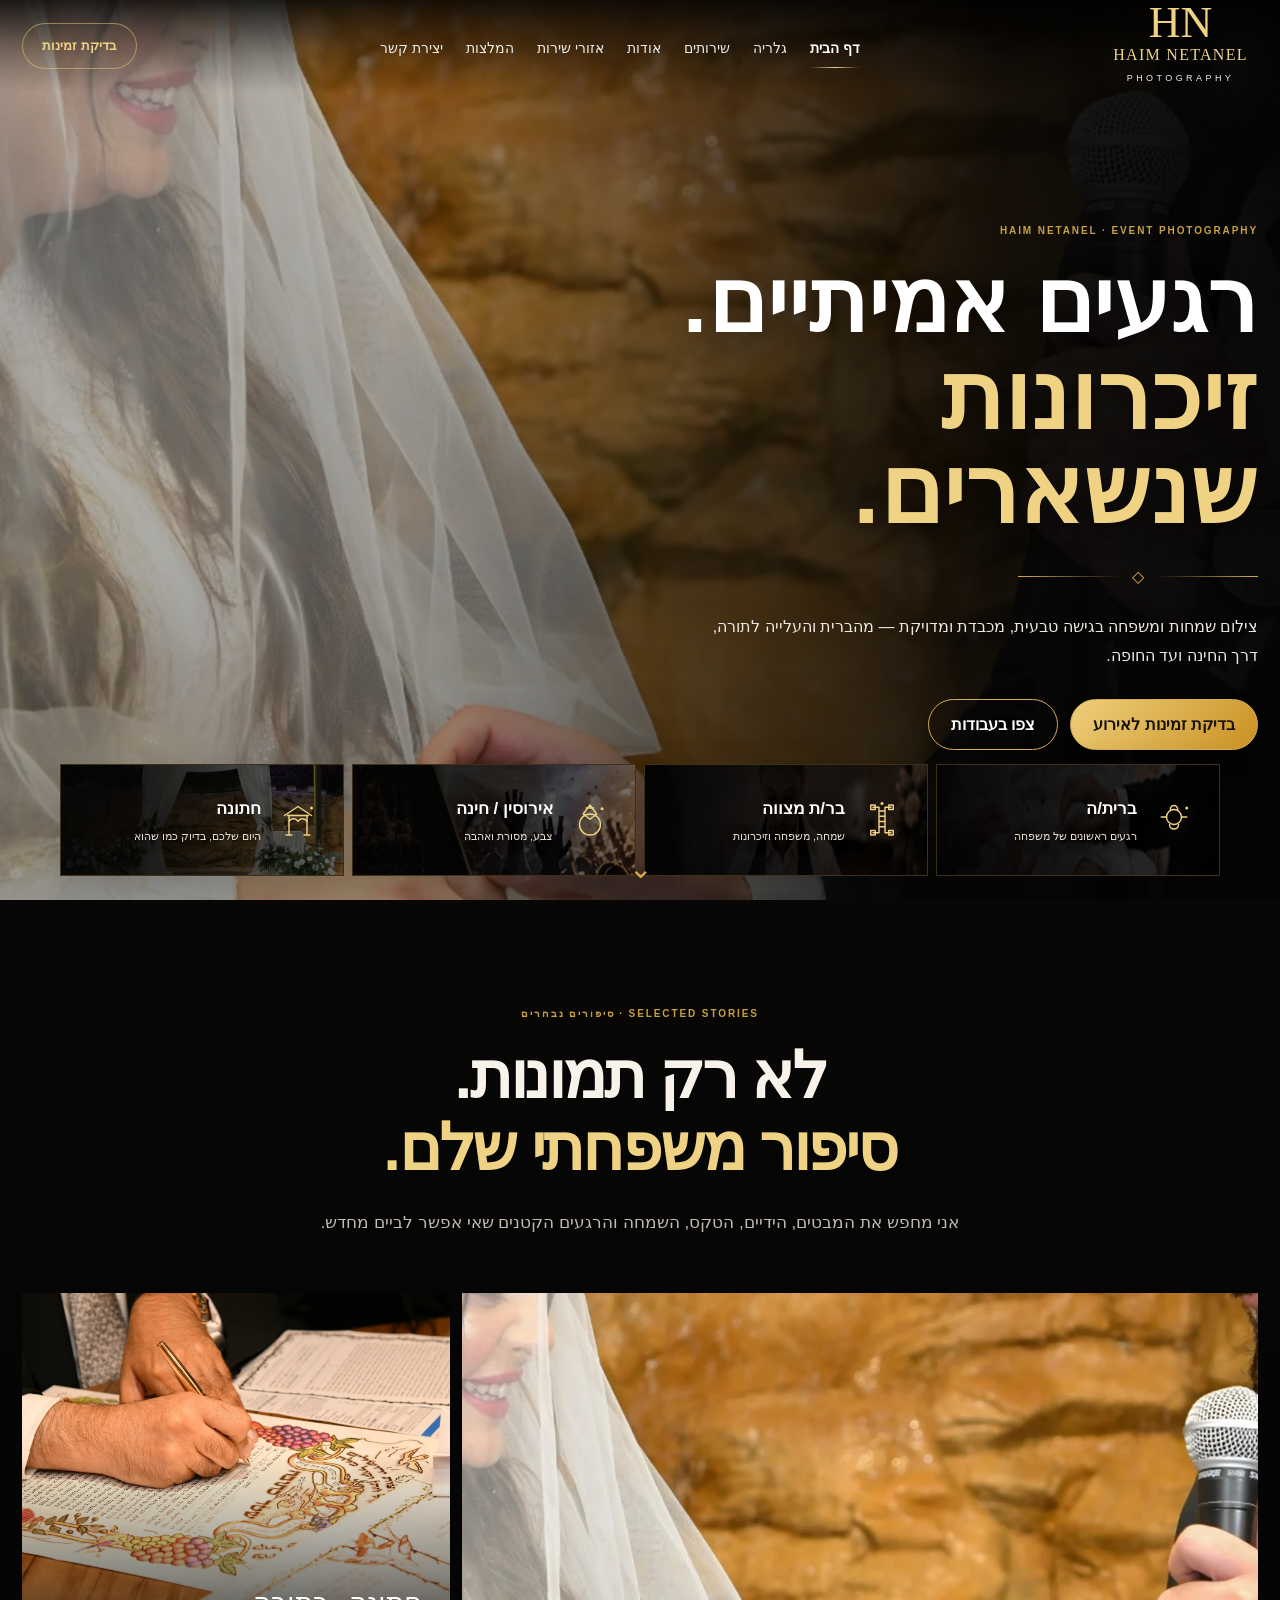
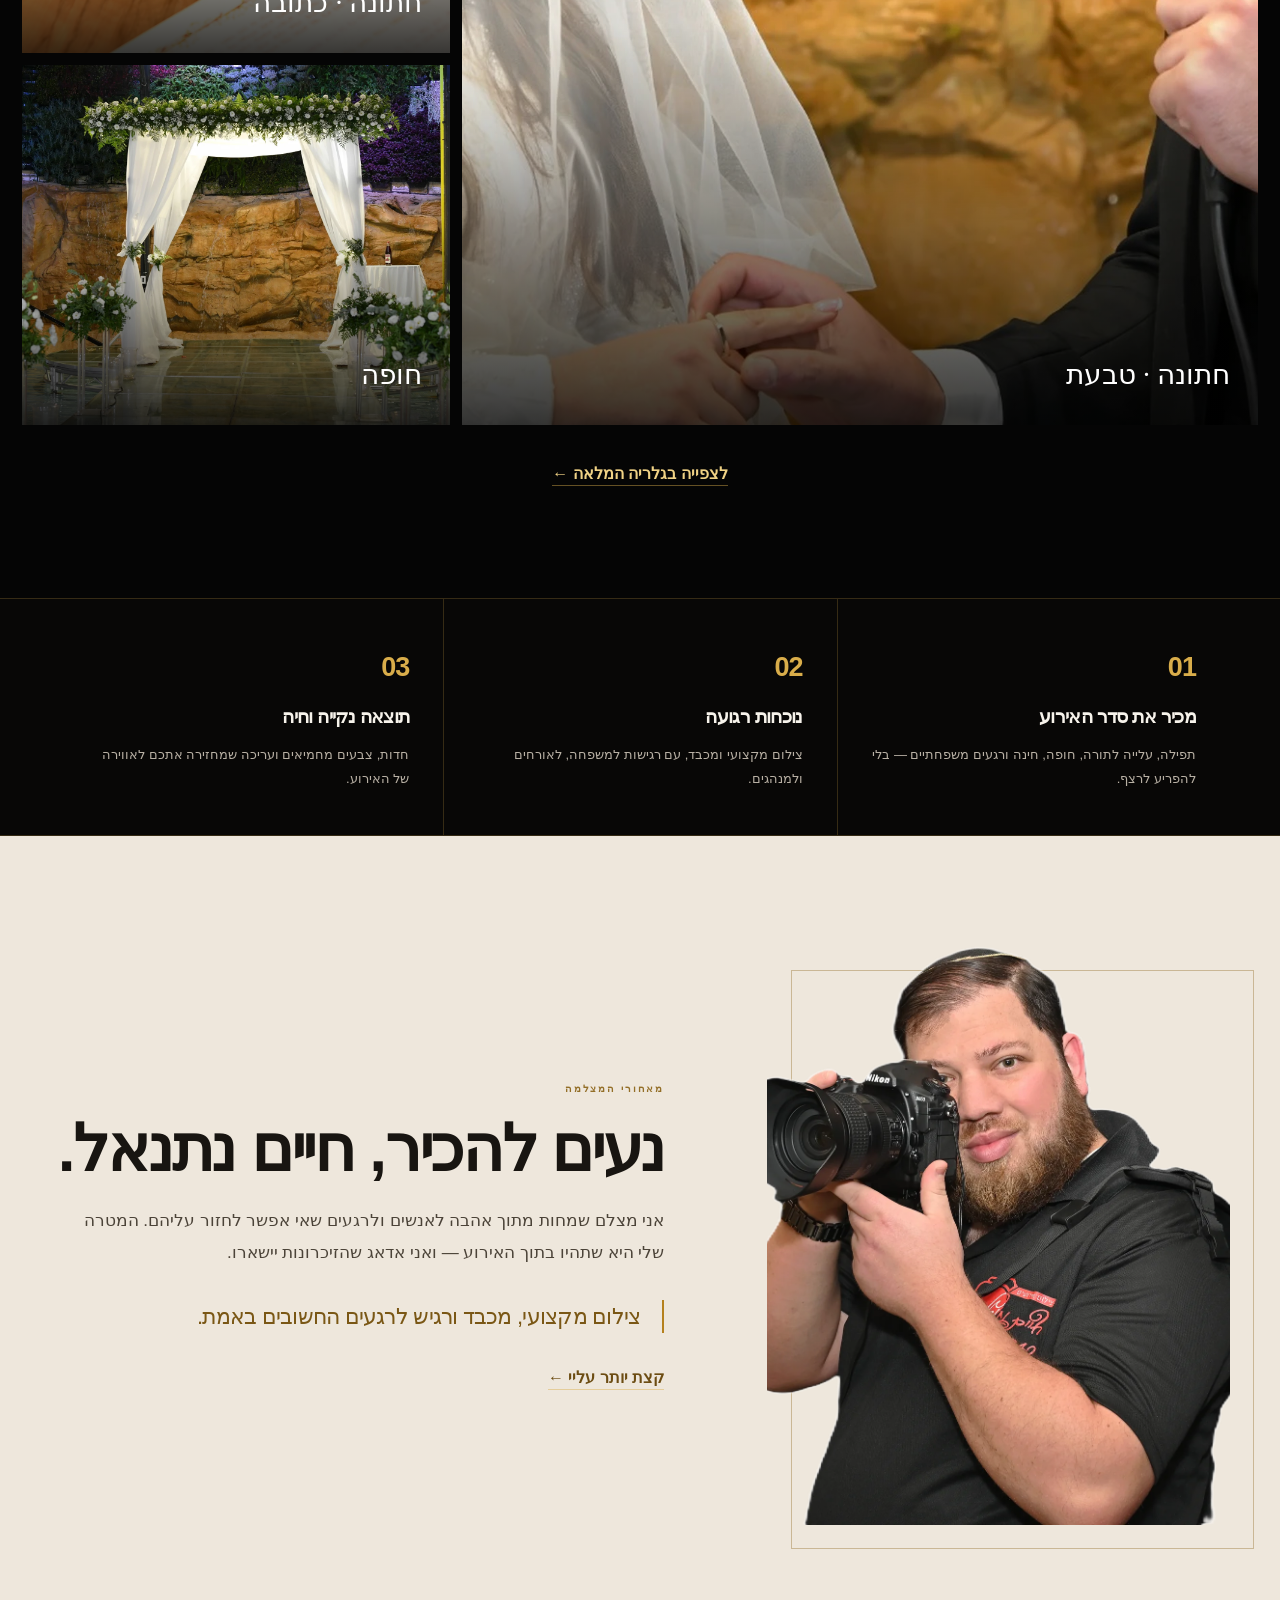
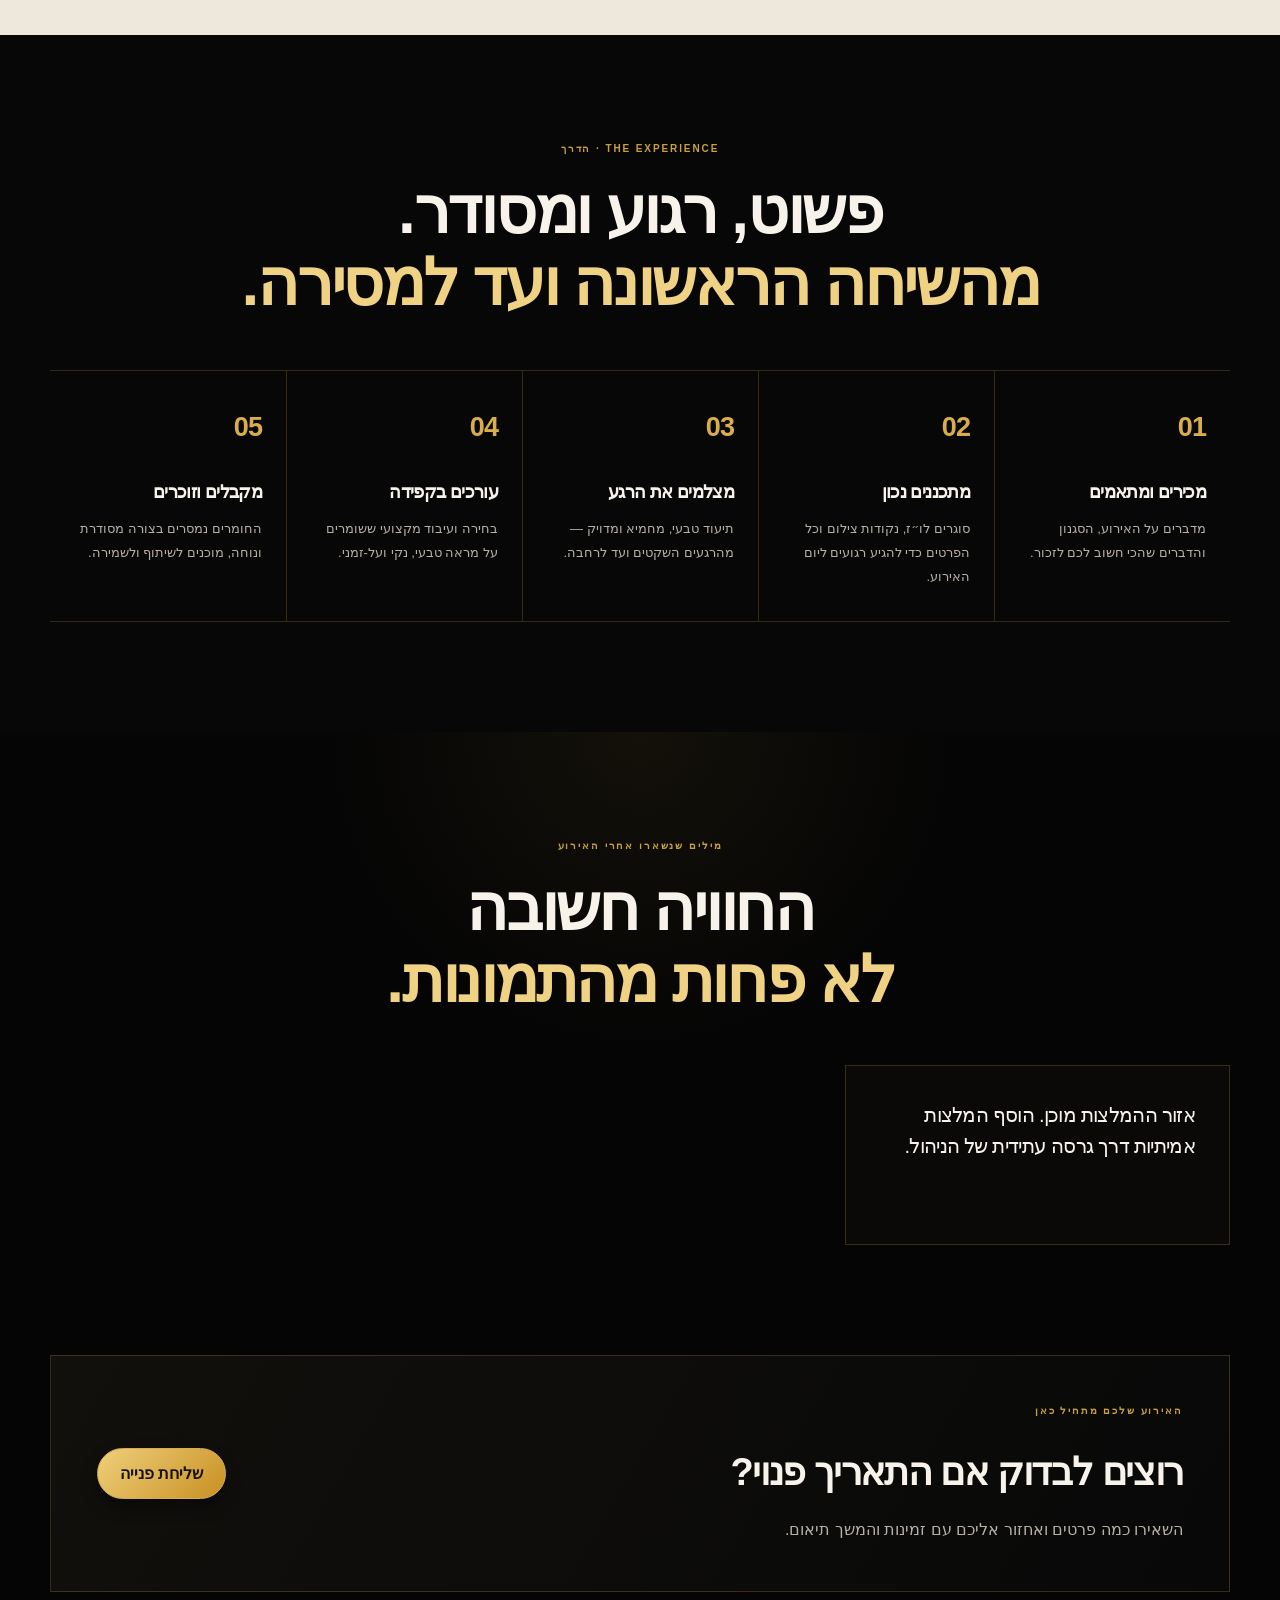
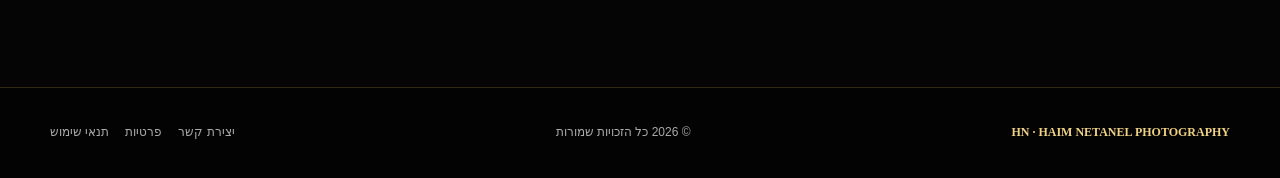
==== commit c4d5e0a9: "V17.2 – Typography + Animated Ornaments" ====
--- a/index.html
+++ b/index.html
@@ -52,10 +52,10 @@
       </div>
     </div>
     <nav class="event-ribbon lux-service-bar" aria-label="סוגי אירועים">
-      <a class="lux-service-item" href="gallery.html#brit"><span class="event-visual"><img src="assets/brit.webp" alt="" loading="lazy"></span><span class="event-copy"><span class="event-icon">◌</span><span><strong>ברית / בריתה</strong><small>הרגעים הראשונים</small></span></span></a>
-      <a class="lux-service-item" href="gallery.html#bar"><span class="event-visual"><img src="assets/bar.webp" alt="" loading="lazy"></span><span class="event-copy"><span class="event-icon">✦</span><span><strong>בר / בת מצווה</strong><small>עלייה לתורה ושמחה</small></span></span></a>
-      <a class="lux-service-item" href="gallery.html#engagement"><span class="event-visual"><img src="assets/events.webp" alt="" loading="lazy"></span><span class="event-copy"><span class="event-icon">◇</span><span><strong>אירוסין / חינה</strong><small>מסורת, צבע ומשפחה</small></span></span></a>
-      <a class="lux-service-item" href="gallery.html#weddings"><span class="event-visual"><img src="assets/story-chuppah.webp" alt="" loading="lazy"></span><span class="event-copy"><span class="event-icon">∞</span><span><strong>חתונה</strong><small>היום שנשאר איתכם</small></span></span></a>
+      <a class="lux-service-item" href="gallery.html#brit"><span class="event-visual"><img src="assets/brit.webp" alt="" loading="lazy"></span><span class="event-copy"><span class="event-icon" aria-hidden="true"><svg class="event-ornament ornament-brit" viewBox="0 0 64 64"><circle class="ornament-stroke" cx="32" cy="28" r="10"/><path class="ornament-stroke" d="M22 28h-7m34 0h-7M26 38c0 8 12 8 12 0M27 18c1-7 9-7 10 0"/><circle class="ornament-spark" cx="49" cy="16" r="2"/></svg></span><span><strong>ברית / בריתה</strong><small>הרגעים הראשונים</small></span></span></a>
+      <a class="lux-service-item" href="gallery.html#bar"><span class="event-visual"><img src="assets/bar.webp" alt="" loading="lazy"></span><span class="event-copy"><span class="event-icon" aria-hidden="true"><svg class="event-ornament ornament-bar" viewBox="0 0 64 64"><path class="ornament-stroke" d="M20 15h8v34h-8M44 15h-8v34h8M28 20h8M28 27h8M28 34h8M28 41h8"/><path class="ornament-stroke" d="M17 12h6v6h-6zm0 34h6v6h-6zm24-34h6v6h-6zm0 34h6v6h-6z"/><circle class="ornament-spark" cx="32" cy="10" r="2"/></svg></span><span><strong>בר / בת מצווה</strong><small>עלייה לתורה ושמחה</small></span></span></a>
+      <a class="lux-service-item" href="gallery.html#engagement"><span class="event-visual"><img src="assets/events.webp" alt="" loading="lazy"></span><span class="event-copy"><span class="event-icon" aria-hidden="true"><svg class="event-ornament ornament-engagement" viewBox="0 0 64 64"><circle class="ornament-stroke" cx="32" cy="38" r="14"/><path class="ornament-stroke" d="M23 24l9-12 9 12-9 7zM27 16h10"/><circle class="ornament-spark" cx="48" cy="17" r="2"/></svg></span><span><strong>אירוסין / חינה</strong><small>מסורת, צבע ומשפחה</small></span></span></a>
+      <a class="lux-service-item" href="gallery.html#weddings"><span class="event-visual"><img src="assets/story-chuppah.webp" alt="" loading="lazy"></span><span class="event-copy"><span class="event-icon" aria-hidden="true"><svg class="event-ornament ornament-wedding" viewBox="0 0 64 64"><path class="ornament-stroke" d="M14 26l18-12 18 12M18 26h28M20 26v26M44 26v26M16 52h8m16 0h8"/><path class="ornament-stroke" d="M26 34c3-5 9-5 12 0 3-5 9-5 12 0" transform="translate(-6 0)"/><circle class="ornament-spark" cx="50" cy="16" r="2"/></svg></span><span><strong>חתונה</strong><small>היום שנשאר איתכם</small></span></span></a>
     </nav>
     <a class="scroll-cue" href="#stories" aria-label="גלילה לסיפורים נבחרים">⌄</a>
   </section>
--- a/styles.css
+++ b/styles.css
@@ -110,3 +110,109 @@
 @media(max-width:620px){
   body{font-size:15px;line-height:1.78}.wrap{width:min(var(--max),calc(100% - 30px))}.site-nav,header nav{min-height:76px;padding-inline:14px}.menu-btn{width:44px;height:44px}.section-intro p{font-size:15px}.section-intro h2{letter-spacing:-.012em}.btn{font-size:14px}.page-hero{padding-top:64px}
 }
+
+/* V17.1 typography polish — clean premium Hebrew sans, inspired by the user's reference.
+   The handwritten home hero sentence and logo/brand typography are intentionally preserved. */
+body,
+button,input,select,textarea,
+.links a,.btn,.header-cta,.nav-cta,
+.eyebrow,
+.section-intro p,
+.story-card span b,.story-card span small,
+.trust-grid b,.trust-grid h3,.trust-grid p,
+.about-editorial-copy h2,.about-editorial-copy p,.about-editorial-copy blockquote,
+.clean-process b,.clean-process h3,.clean-process p,
+.home-review p,.home-review strong,
+.final-cta h2,.final-cta p,
+.page-hero h1,.page-hero p,
+.content-section h1,.content-section h2,.content-section h3,.content-section p,
+.service-card h2,.service-card h3,.service-card p,
+.review-card h2,.review-card h3,.review-card p,
+.contact-card h1,.contact-card h2,.contact-card h3,.contact-card p,
+.footer-grid,.site-footer {
+  font-family:'Heebo','Noto Sans Hebrew',Arial,sans-serif;
+}
+
+h1,h2,h3,h4,h5,h6,
+.section-intro h2,.page-hero h1,
+.story-card span b,.trust-grid b,
+.about-editorial-copy h2,.about-editorial-copy blockquote,
+.clean-process b,.home-review p,.final-cta h2 {
+  font-family:'Heebo','Noto Sans Hebrew',Arial,sans-serif !important;
+  letter-spacing:-.035em;
+}
+
+h1,.page-hero h1,.section-intro h2,.about-editorial-copy h2 {font-weight:700}
+h2,h3,h4,.story-card span b,.trust-grid b,.clean-process b,.final-cta h2 {font-weight:650}
+
+/* Preserve the one approved handwritten hero line exactly as-is. */
+.hero-white,.hero-gold {
+  font-family:'Gveret Levin','Noto Sans Hebrew',sans-serif !important;
+  font-weight:700 !important;
+  letter-spacing:.01em !important;
+}
+
+/* Preserve logo/brand treatment. */
+.brand-mark,.brand,.brand span,.brand-hn,.brand-name,.brand-sub {font-family:inherit}
+.brand span,.brand-hn,.brand-name {font-family:'Noto Serif Hebrew',serif}
+
+
+/* V17.2 — reference-matched Hebrew typography + animated event ornaments.
+   Keep the approved handwritten hero sentence and the logo treatment untouched. */
+:root{
+  --body-font:'Heebo','Noto Sans Hebrew',Arial,sans-serif;
+  --heading-font:'Heebo','Noto Sans Hebrew',Arial,sans-serif;
+}
+body,button,input,select,textarea,
+.links a,.btn,.header-cta,.nav-cta,.eyebrow,
+.section-intro p,.section-intro h2,
+.page-hero h1,.page-hero p,
+.story-card span b,.story-card span small,
+.trust-grid b,.trust-grid h3,.trust-grid p,
+.about-editorial-copy h2,.about-editorial-copy p,.about-editorial-copy blockquote,
+.clean-process b,.clean-process h3,.clean-process p,
+.home-review p,.home-review strong,
+.final-cta h2,.final-cta p,
+.service-card h2,.service-card h3,.service-card p,
+.gallery-category strong,.gallery-category small,
+.gallery-toolbar h2,.gallery-cta h2,.gallery-empty strong,
+.panel h1,.panel h2,.panel h3,.panel p,
+.contact-grid,.review-card,.area-grid,.cards,
+.site-footer,.foot,.foot-links,
+.lux-service-item strong,.lux-service-item small{
+  font-family:'Heebo','Noto Sans Hebrew',Arial,sans-serif !important;
+}
+h1,h2,h3,h4,h5,h6,
+.section-intro h2,.page-hero h1,.about-editorial-copy h2,
+.final-cta h2,.gallery-toolbar h2,.gallery-cta h2,
+.service-card h2,.service-card h3,.panel h2,.panel h3,
+.story-card span b,.gallery-category strong,.gallery-empty strong{
+  font-family:'Heebo','Noto Sans Hebrew',Arial,sans-serif !important;
+  font-style:normal;
+  letter-spacing:-.035em;
+}
+.page-hero h1,.section-intro h2,.about-editorial-copy h2{font-weight:800}
+h2,h3,h4,.story-card span b,.gallery-category strong,.lux-service-item strong{font-weight:700}
+p,small,.lux-service-item small{letter-spacing:0}
+/* The approved home slogan remains handwritten. */
+.hero-white,.hero-gold{font-family:'Gveret Levin','Noto Sans Hebrew',sans-serif !important;letter-spacing:.01em !important}
+/* Logo/brand typography remains intentionally untouched. */
+.brand span,.brand-hn,.brand-name{font-family:'Noto Serif Hebrew',serif !important}
+
+/* Purpose-built line ornaments for the four home event categories. */
+.event-icon{
+  width:50px;height:50px;border:0;border-radius:0;background:transparent;backdrop-filter:none;
+  display:grid;place-items:center;flex:0 0 50px;overflow:visible;
+}
+.event-ornament{width:48px;height:48px;overflow:visible;fill:none;stroke:var(--gold2);stroke-width:1.9;stroke-linecap:round;stroke-linejoin:round;filter:drop-shadow(0 4px 10px rgba(217,173,74,.18));animation:ornamentFloat 4.8s ease-in-out infinite;transform-origin:center}
+.event-ornament .ornament-stroke{stroke-dasharray:150;stroke-dashoffset:0;animation:ornamentTrace 7.5s ease-in-out infinite}
+.event-ornament .ornament-spark{fill:var(--gold2);stroke:none;transform-origin:center;animation:ornamentSpark 2.8s ease-in-out infinite}
+.lux-service-item:nth-child(2) .event-ornament{animation-delay:-1.1s}.lux-service-item:nth-child(3) .event-ornament{animation-delay:-2.1s}.lux-service-item:nth-child(4) .event-ornament{animation-delay:-3.2s}
+.lux-service-item:nth-child(2) .ornament-stroke{animation-delay:-1.2s}.lux-service-item:nth-child(3) .ornament-stroke{animation-delay:-2.2s}.lux-service-item:nth-child(4) .ornament-stroke{animation-delay:-3.1s}
+.lux-service-item:hover .event-ornament{transform:translateY(-3px) scale(1.08);filter:drop-shadow(0 6px 16px rgba(240,210,133,.38))}
+.lux-service-item:hover .event-icon{transform:none;background:transparent}
+@keyframes ornamentFloat{0%,100%{transform:translateY(0)}50%{transform:translateY(-3px)}}
+@keyframes ornamentTrace{0%,78%,100%{stroke-dashoffset:0;opacity:1}84%{stroke-dashoffset:55;opacity:.55}94%{stroke-dashoffset:0;opacity:1}}
+@keyframes ornamentSpark{0%,100%{transform:scale(.65);opacity:.35}50%{transform:scale(1.35);opacity:1}}
+@media(max-width:620px){.event-icon{width:38px;height:38px;flex-basis:38px}.event-ornament{width:36px;height:36px}.lux-service-item strong{font-size:14px;font-weight:700}.lux-service-item small{font-size:10px}}
+@media(prefers-reduced-motion:reduce){.event-ornament,.event-ornament .ornament-stroke,.event-ornament .ornament-spark{animation:none!important}}
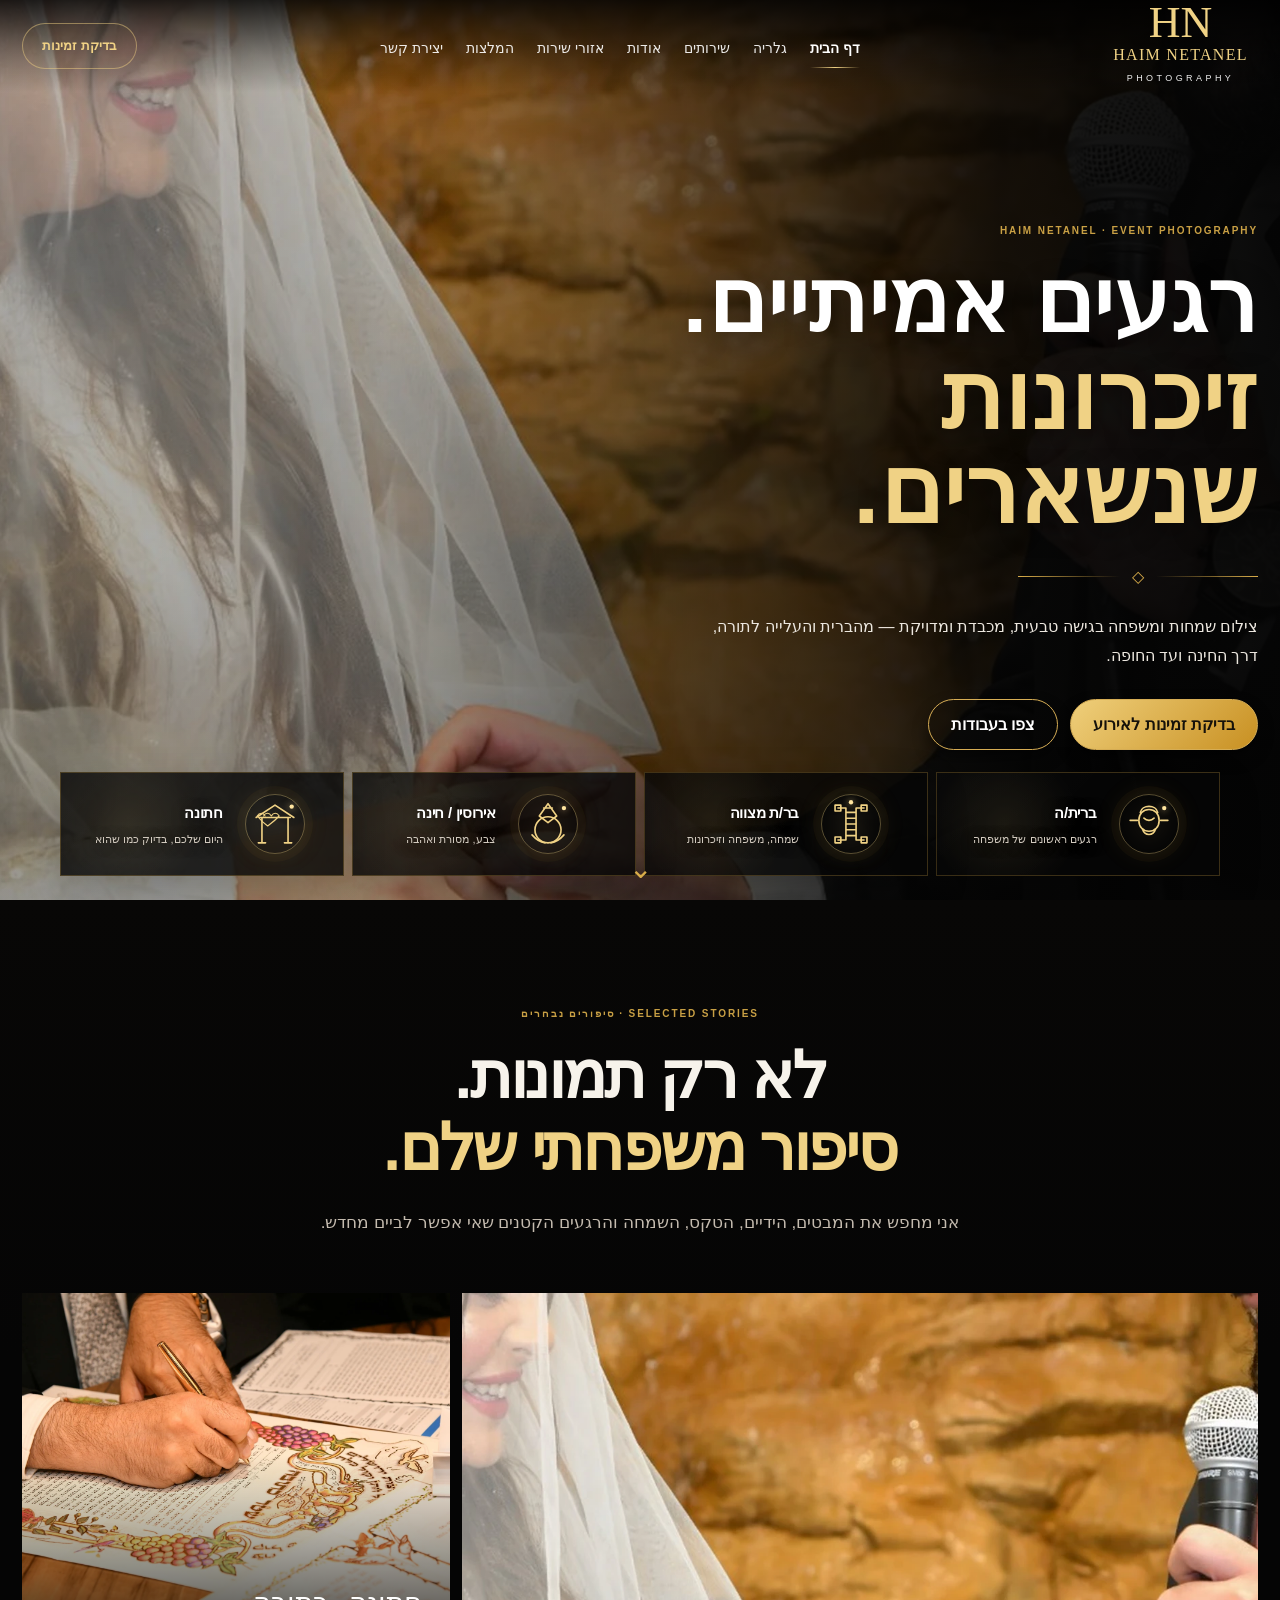
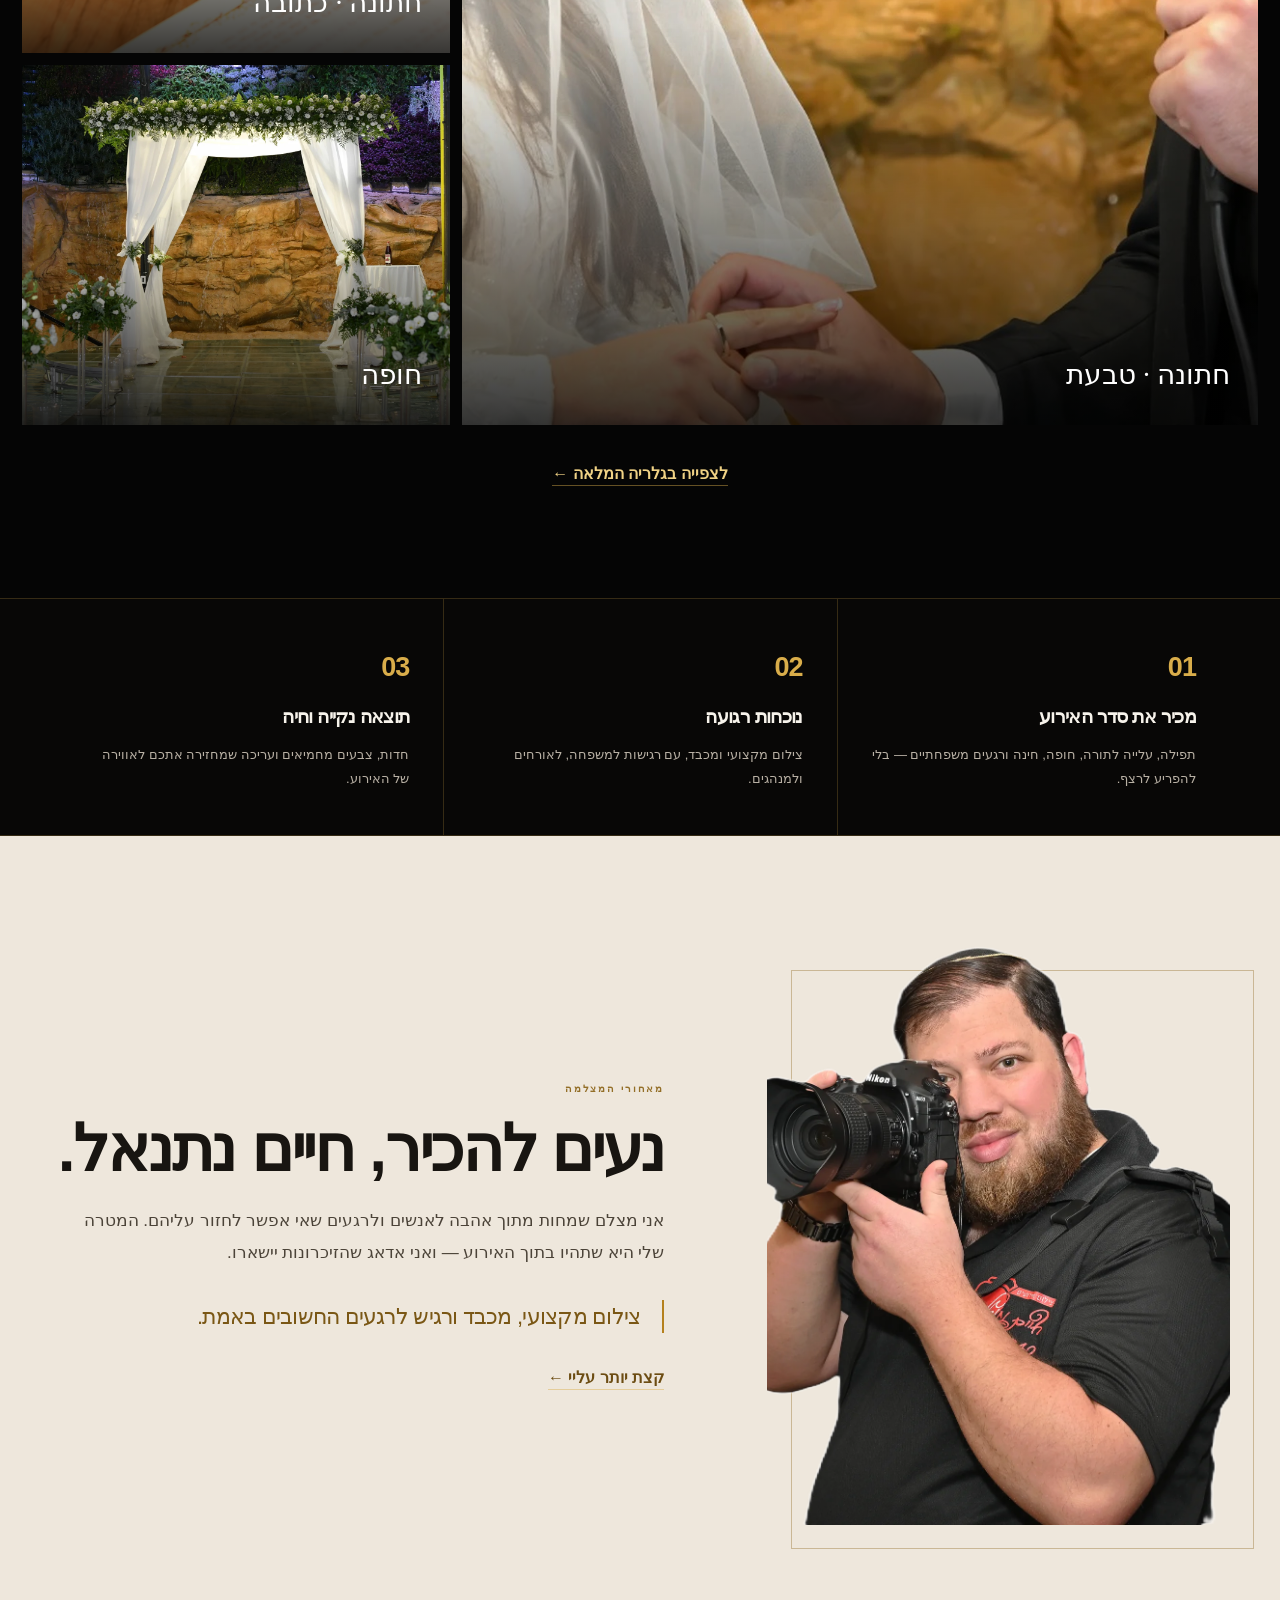
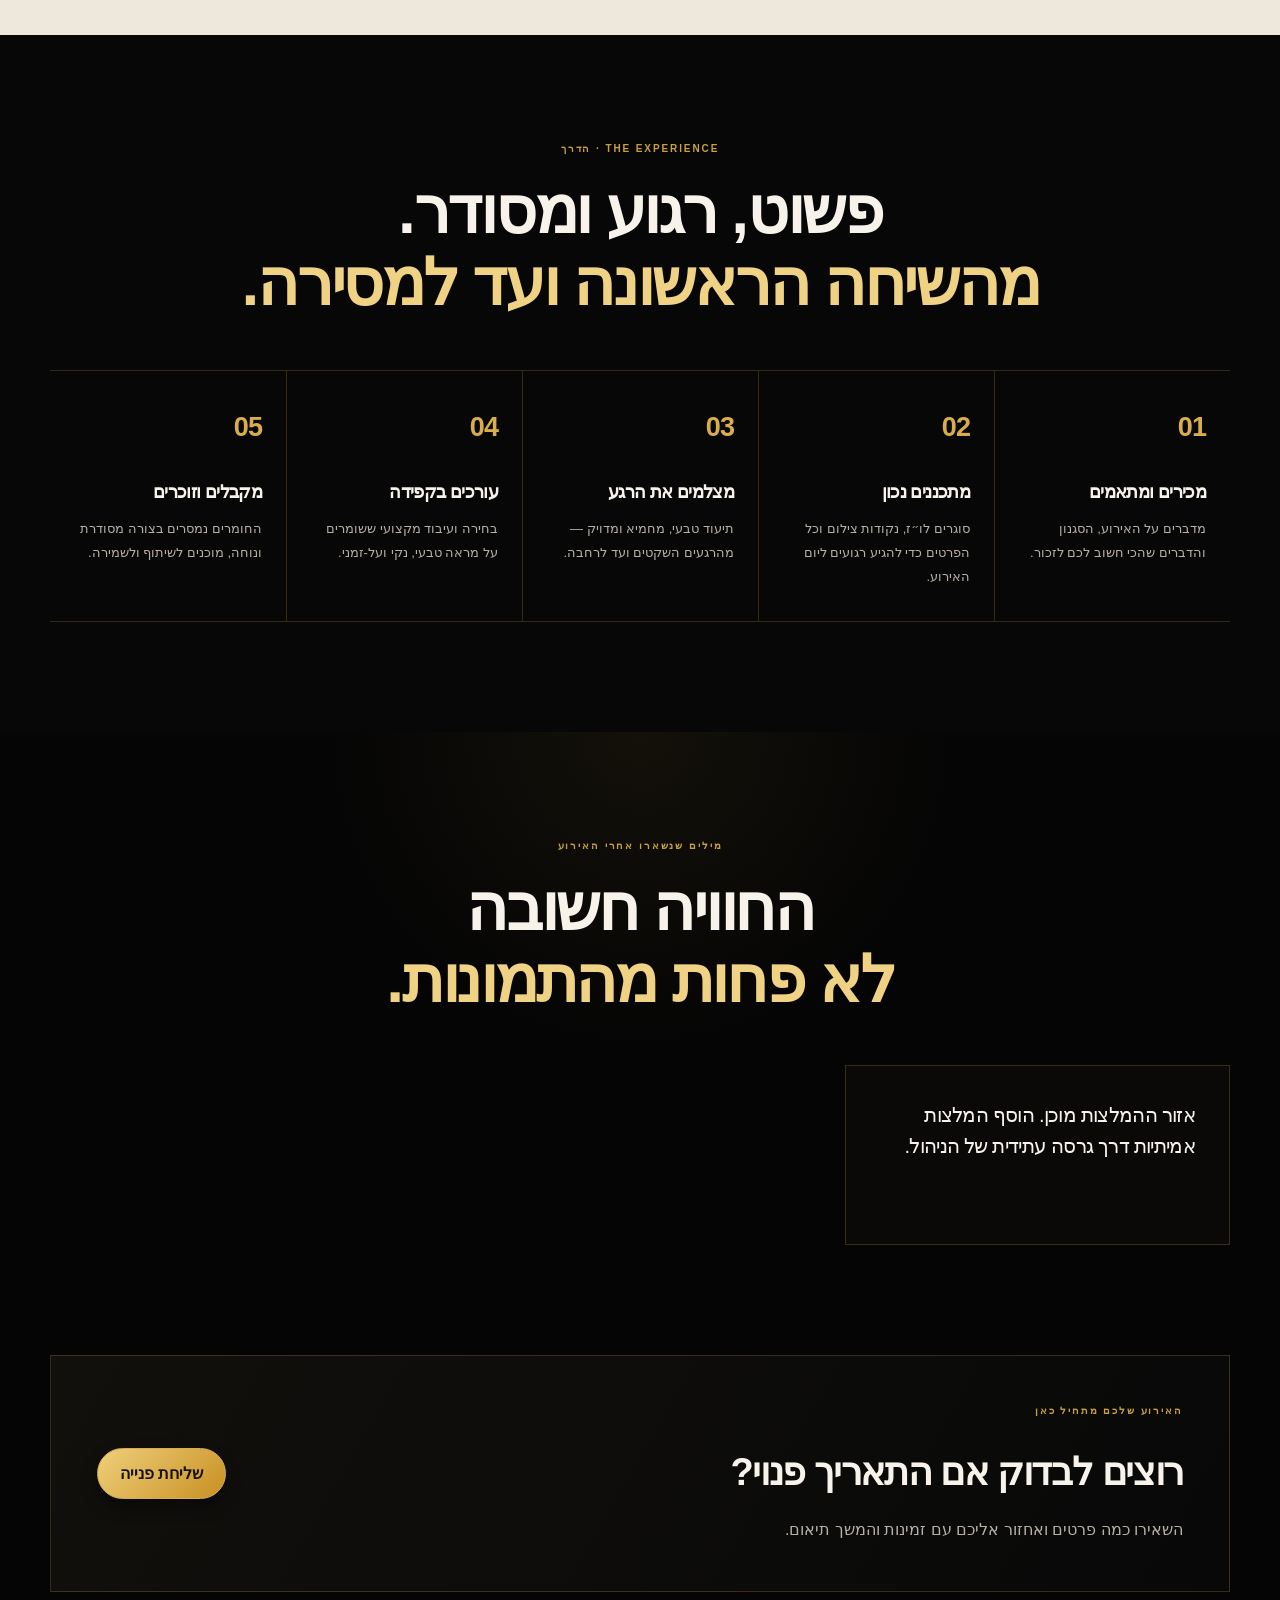
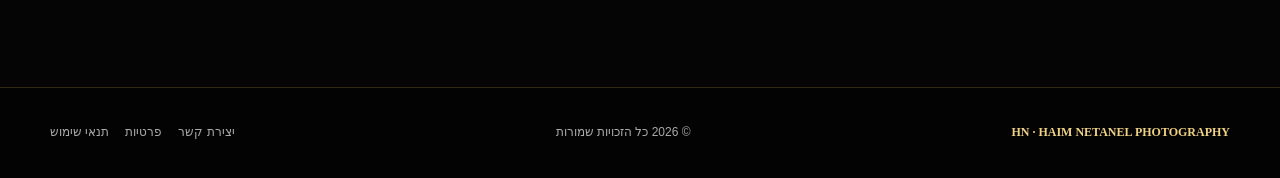
==== commit 0cf137bb: "V17.2.1 - Category Ornaments + Cleanup" ====
--- a/index.html
+++ b/index.html
@@ -52,10 +52,10 @@
       </div>
     </div>
     <nav class="event-ribbon lux-service-bar" aria-label="סוגי אירועים">
-      <a class="lux-service-item" href="gallery.html#brit"><span class="event-visual"><img src="assets/brit.webp" alt="" loading="lazy"></span><span class="event-copy"><span class="event-icon" aria-hidden="true"><svg class="event-ornament ornament-brit" viewBox="0 0 64 64"><circle class="ornament-stroke" cx="32" cy="28" r="10"/><path class="ornament-stroke" d="M22 28h-7m34 0h-7M26 38c0 8 12 8 12 0M27 18c1-7 9-7 10 0"/><circle class="ornament-spark" cx="49" cy="16" r="2"/></svg></span><span><strong>ברית / בריתה</strong><small>הרגעים הראשונים</small></span></span></a>
-      <a class="lux-service-item" href="gallery.html#bar"><span class="event-visual"><img src="assets/bar.webp" alt="" loading="lazy"></span><span class="event-copy"><span class="event-icon" aria-hidden="true"><svg class="event-ornament ornament-bar" viewBox="0 0 64 64"><path class="ornament-stroke" d="M20 15h8v34h-8M44 15h-8v34h8M28 20h8M28 27h8M28 34h8M28 41h8"/><path class="ornament-stroke" d="M17 12h6v6h-6zm0 34h6v6h-6zm24-34h6v6h-6zm0 34h6v6h-6z"/><circle class="ornament-spark" cx="32" cy="10" r="2"/></svg></span><span><strong>בר / בת מצווה</strong><small>עלייה לתורה ושמחה</small></span></span></a>
-      <a class="lux-service-item" href="gallery.html#engagement"><span class="event-visual"><img src="assets/events.webp" alt="" loading="lazy"></span><span class="event-copy"><span class="event-icon" aria-hidden="true"><svg class="event-ornament ornament-engagement" viewBox="0 0 64 64"><circle class="ornament-stroke" cx="32" cy="38" r="14"/><path class="ornament-stroke" d="M23 24l9-12 9 12-9 7zM27 16h10"/><circle class="ornament-spark" cx="48" cy="17" r="2"/></svg></span><span><strong>אירוסין / חינה</strong><small>מסורת, צבע ומשפחה</small></span></span></a>
-      <a class="lux-service-item" href="gallery.html#weddings"><span class="event-visual"><img src="assets/story-chuppah.webp" alt="" loading="lazy"></span><span class="event-copy"><span class="event-icon" aria-hidden="true"><svg class="event-ornament ornament-wedding" viewBox="0 0 64 64"><path class="ornament-stroke" d="M14 26l18-12 18 12M18 26h28M20 26v26M44 26v26M16 52h8m16 0h8"/><path class="ornament-stroke" d="M26 34c3-5 9-5 12 0 3-5 9-5 12 0" transform="translate(-6 0)"/><circle class="ornament-spark" cx="50" cy="16" r="2"/></svg></span><span><strong>חתונה</strong><small>היום שנשאר איתכם</small></span></span></a>
+      <a class="lux-service-item category-brit" href="gallery.html#brit"><span class="event-copy"><span class="event-icon" aria-hidden="true"><span class="icon-halo"></span><svg class="event-ornament ornament-brit" viewBox="0 0 80 80"><path class="ornament-stroke" d="M28 24c2-11 22-11 24 0M26 35c0-9 6-15 14-15s14 6 14 15-6 15-14 15-14-6-14-15Z"/><path class="ornament-stroke" d="M24 35h-10m52 0H56M31 47c3 10 15 10 18 0M33 32c2 2 4 3 7 3s5-1 7-3"/><circle class="ornament-spark" cx="61" cy="18" r="3"/></svg></span><span><strong>ברית / בריתה</strong><small>רגעים ראשונים של משפחה</small></span></span></a>
+      <a class="lux-service-item category-bar" href="gallery.html#bar"><span class="event-copy"><span class="event-icon" aria-hidden="true"><span class="icon-halo"></span><svg class="event-ornament ornament-bar" viewBox="0 0 80 80"><path class="ornament-stroke" d="M22 18h11v44H22M58 18H47v44h11M33 24h14M33 32h14M33 40h14M33 48h14M33 56h14"/><path class="ornament-stroke" d="M18 14h8v8h-8zm0 44h8v8h-8zm36-44h8v8h-8zm0 44h8v8h-8z"/><circle class="ornament-spark" cx="40" cy="10" r="3"/></svg></span><span><strong>בר / בת מצווה</strong><small>תורה, משפחה ושמחה</small></span></span></a>
+      <a class="lux-service-item category-engagement" href="gallery.html#engagement"><span class="event-copy"><span class="event-icon" aria-hidden="true"><span class="icon-halo"></span><svg class="event-ornament ornament-engagement" viewBox="0 0 80 80"><circle class="ornament-stroke" cx="40" cy="48" r="18"/><path class="ornament-stroke" d="M28 29 40 12l12 17-12 9-12-9ZM34 18h12"/><path class="ornament-stroke" d="M18 55c6 7 12 10 18 11M62 55c-6 7-12 10-18 11"/><circle class="ornament-spark" cx="62" cy="18" r="3"/></svg></span><span><strong>אירוסין / חינה</strong><small>מסורת, צבע ואהבה</small></span></span></a>
+      <a class="lux-service-item category-wedding" href="gallery.html#weddings"><span class="event-copy"><span class="event-icon" aria-hidden="true"><span class="icon-halo"></span><svg class="event-ornament ornament-wedding" viewBox="0 0 80 80"><path class="ornament-stroke" d="M14 31 40 14l26 17M19 31h42M22 31v35M58 31v35M17 66h10m26 0h10"/><path class="ornament-stroke" d="M28 43c4-7 11-7 15 0 4-7 11-7 15 0-8 9-15 14-22 19-7-5-13-10-20-19 4-7 11-7 15 0" transform="translate(4 -2) scale(.72)"/><circle class="ornament-spark" cx="63" cy="16" r="3"/></svg></span><span><strong>חתונה</strong><small>היום שנשאר איתכם</small></span></span></a>
     </nav>
     <a class="scroll-cue" href="#stories" aria-label="גלילה לסיפורים נבחרים">⌄</a>
   </section>
--- a/styles.css
+++ b/styles.css
@@ -216,3 +216,25 @@
 @keyframes ornamentSpark{0%,100%{transform:scale(.65);opacity:.35}50%{transform:scale(1.35);opacity:1}}
 @media(max-width:620px){.event-icon{width:38px;height:38px;flex-basis:38px}.event-ornament{width:36px;height:36px}.lux-service-item strong{font-size:14px;font-weight:700}.lux-service-item small{font-size:10px}}
 @media(prefers-reduced-motion:reduce){.event-ornament,.event-ornament .ornament-stroke,.event-ornament .ornament-spark{animation:none!important}}
+
+/* V17.2.1 — visible animated category illustrations */
+.event-ribbon{overflow:visible}
+.lux-service-item{position:relative;overflow:hidden;min-height:104px;isolation:isolate;background:rgba(6,6,6,.82)}
+.lux-service-item:before{content:"";position:absolute;inset:0;z-index:-2;opacity:.72;transition:opacity .35s ease,transform .6s ease;background:radial-gradient(circle at 24% 50%,rgba(240,210,133,.12),transparent 34%),linear-gradient(135deg,rgba(255,255,255,.025),transparent 55%)}
+.lux-service-item:after{content:"";position:absolute;inset:-55% -30%;z-index:-1;background:linear-gradient(108deg,transparent 44%,rgba(240,210,133,.14) 50%,transparent 56%);transform:translateX(-70%);animation:categorySweep 7s ease-in-out infinite;pointer-events:none}
+.lux-service-item:nth-child(2):after{animation-delay:-1.7s}.lux-service-item:nth-child(3):after{animation-delay:-3.4s}.lux-service-item:nth-child(4):after{animation-delay:-5.1s}
+.lux-service-item:hover:before{opacity:1;transform:scale(1.03)}
+.event-copy{width:100%;display:flex;align-items:center;justify-content:center;gap:18px;padding:14px 18px;position:relative;z-index:2}
+.event-icon{width:68px!important;height:68px!important;flex:0 0 68px!important;position:relative;display:grid;place-items:center!important}
+.icon-halo{position:absolute;inset:4px;border:1px solid rgba(240,210,133,.34);border-radius:50%;box-shadow:0 0 0 8px rgba(217,173,74,.035),0 0 28px rgba(217,173,74,.10);animation:haloPulse 3.4s ease-in-out infinite}
+.event-ornament{position:relative;z-index:2;width:58px!important;height:58px!important;stroke:#f0d285!important;stroke-width:2.25!important;filter:drop-shadow(0 4px 12px rgba(240,210,133,.28));animation:ornamentFloat 4s ease-in-out infinite!important}
+.event-ornament .ornament-stroke{stroke-dasharray:190;animation:ornamentTraceStrong 5.8s ease-in-out infinite!important}
+.event-ornament .ornament-spark{fill:#ffe5a0!important;filter:drop-shadow(0 0 5px rgba(255,225,150,.8));animation:ornamentSparkStrong 2.2s ease-in-out infinite!important}
+.lux-service-item strong{font-family:'Heebo',Arial,sans-serif!important;font-size:15px!important;font-weight:800!important;color:#fff!important;letter-spacing:-.02em!important}
+.lux-service-item small{font-family:'Heebo',Arial,sans-serif!important;font-size:11px!important;font-weight:400!important;color:#d2cabf!important;letter-spacing:0!important}
+@keyframes haloPulse{0%,100%{transform:scale(.94);opacity:.55}50%{transform:scale(1.05);opacity:1}}
+@keyframes ornamentTraceStrong{0%,65%,100%{stroke-dashoffset:0;opacity:1}75%{stroke-dashoffset:60;opacity:.55}88%{stroke-dashoffset:0;opacity:1}}
+@keyframes ornamentSparkStrong{0%,100%{transform:scale(.55);opacity:.28}50%{transform:scale(1.55);opacity:1}}
+@keyframes categorySweep{0%,22%{transform:translateX(-75%);opacity:0}35%{opacity:1}58%,100%{transform:translateX(75%);opacity:0}}
+@media(max-width:620px){.lux-service-item{min-height:94px}.event-copy{gap:10px;padding:10px}.event-icon{width:54px!important;height:54px!important;flex-basis:54px!important}.event-ornament{width:46px!important;height:46px!important}.lux-service-item strong{font-size:13px!important}.lux-service-item small{font-size:9.5px!important}}
+@media(prefers-reduced-motion:reduce){.lux-service-item:after,.icon-halo,.event-ornament,.event-ornament .ornament-stroke,.event-ornament .ornament-spark{animation:none!important}}
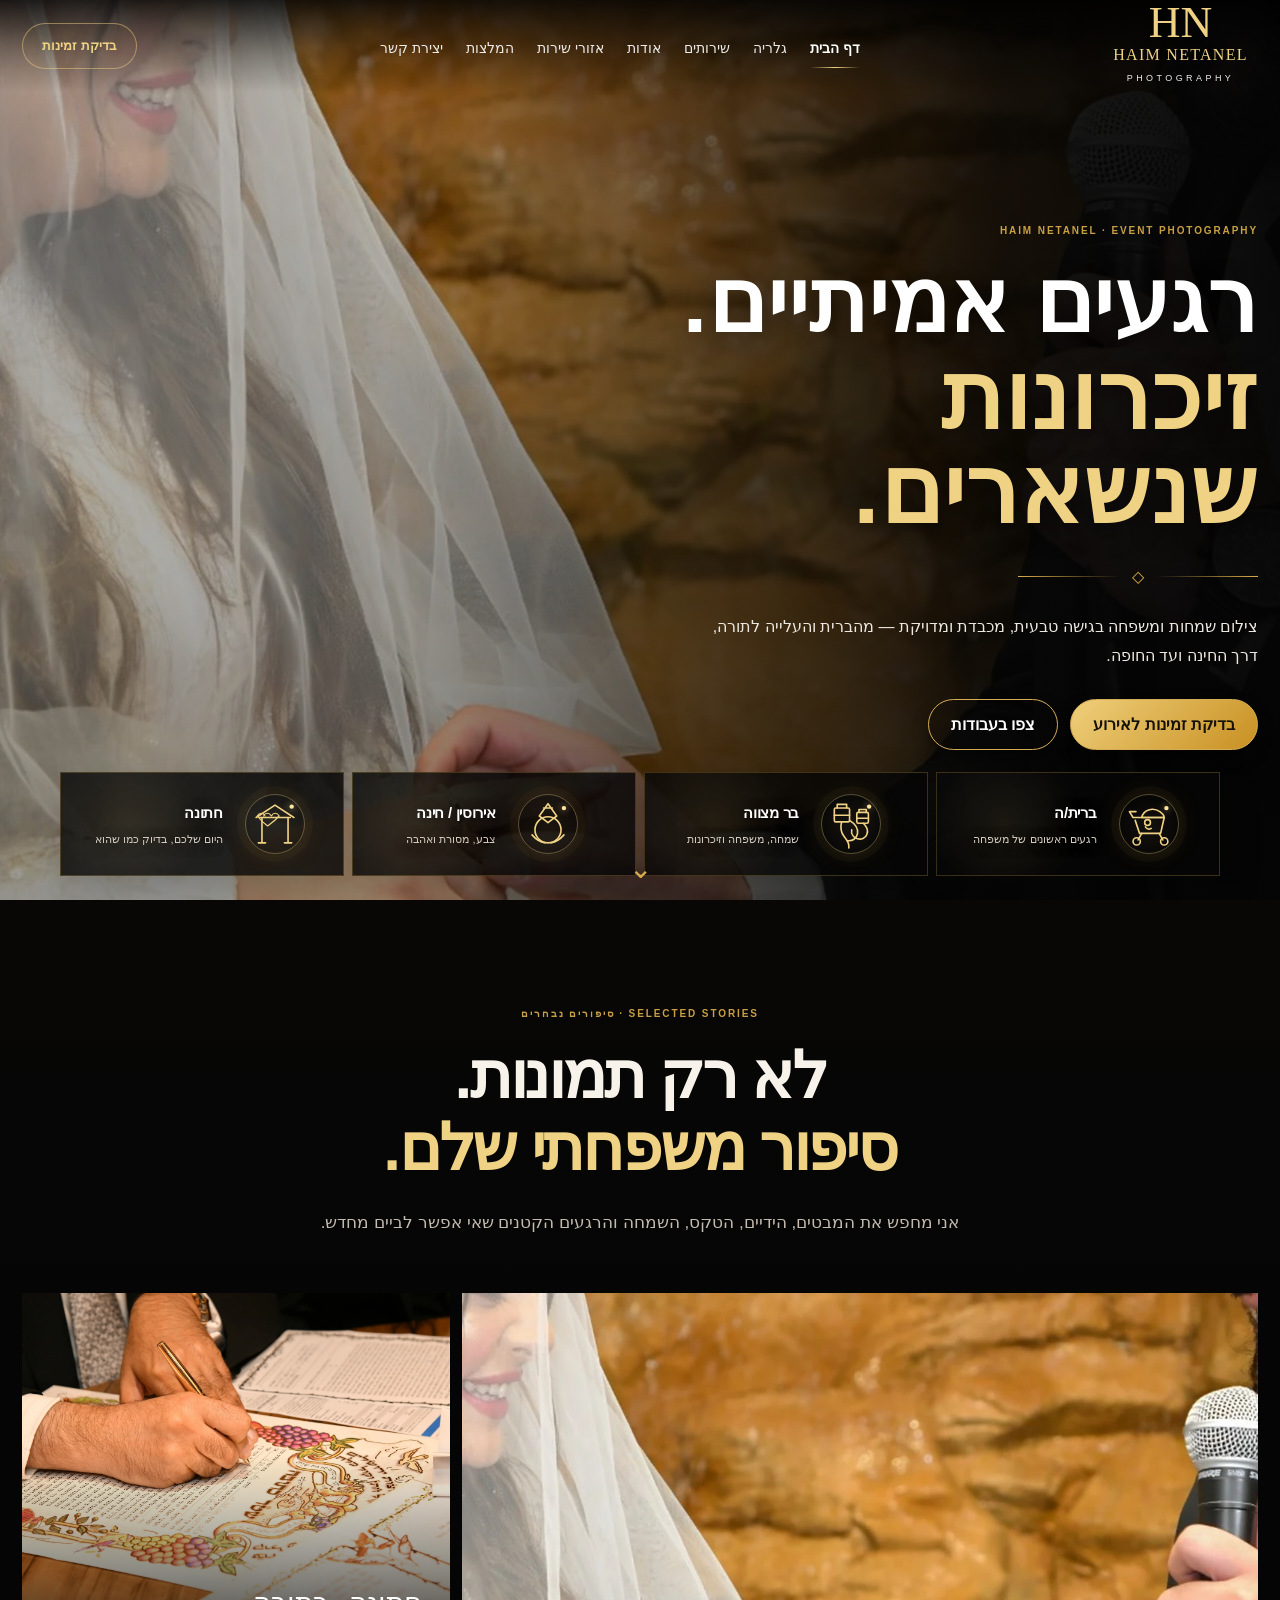
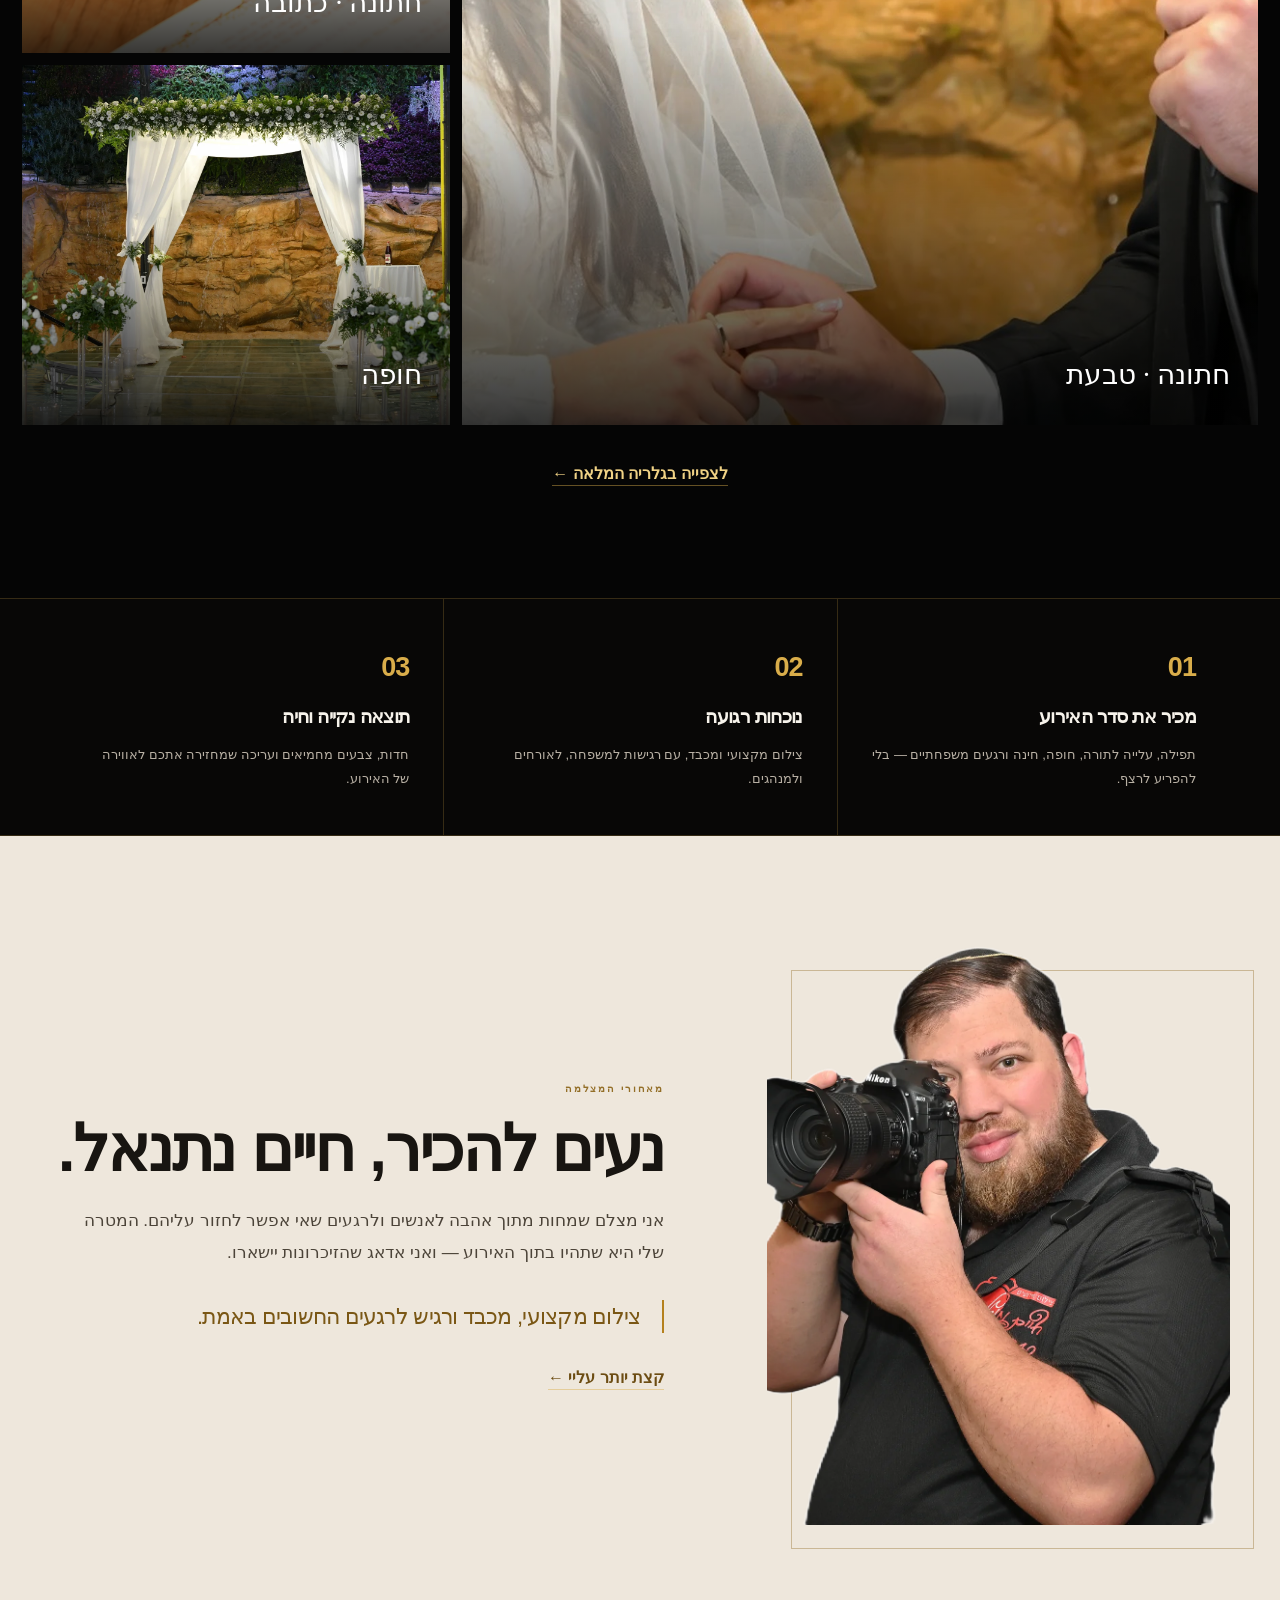
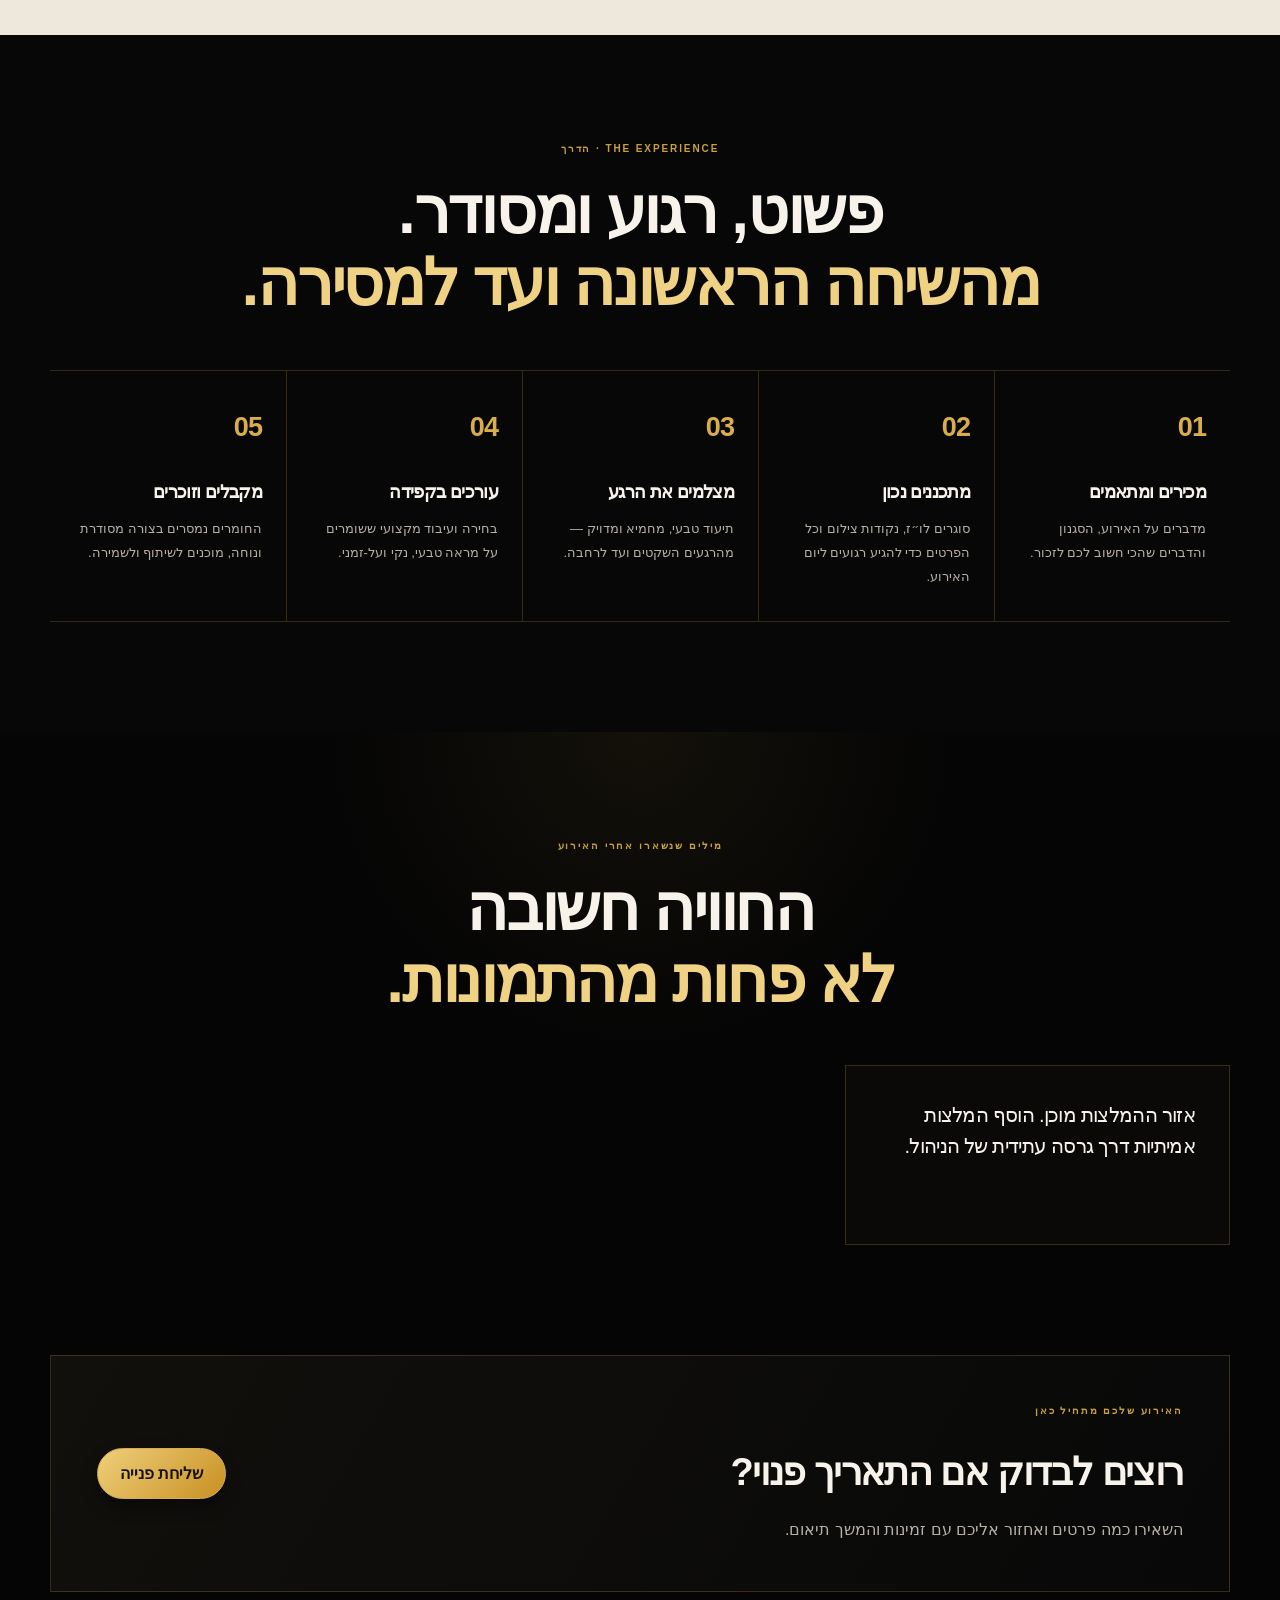
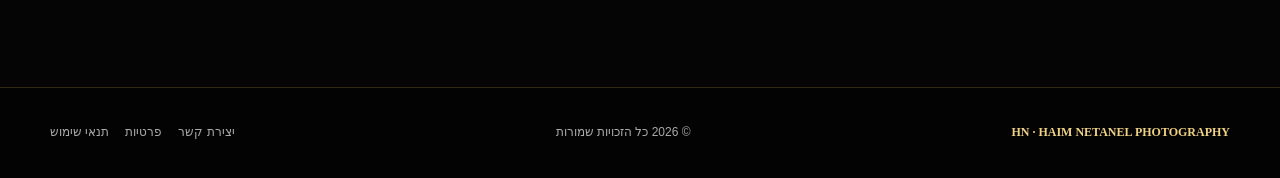
==== commit f926c890: "V17.3 - Bar Mitzvah Final" ====
--- a/index.html
+++ b/index.html
@@ -8,17 +8,17 @@
   <meta name="referrer" content="strict-origin-when-cross-origin">
   <meta http-equiv="Content-Security-Policy" content="default-src 'self'; script-src 'self'; style-src 'self' 'unsafe-inline' https://fonts.googleapis.com; font-src 'self' https://fonts.gstatic.com; img-src 'self' data: blob: https:; connect-src 'self' https://formsubmit.co https://fonts.googleapis.com https://fonts.gstatic.com; object-src 'none'; base-uri 'self'; form-action 'self' https://formsubmit.co; frame-ancestors 'none'; upgrade-insecure-requests">
   <title>Haim Netanel Photography | צילום אירועים ושמחות</title>
-  <meta name="description" content="צילום בריתות, בר ובת מצווה, עלייה לתורה, חינות וחתונות. צילום מקצועי, מכבד ורגיש למשפחה, למסורת ולרגעים החשובים באמת.">
+  <meta name="description" content="צילום בריתות, בר מצווה, עלייה לתורה, חינות וחתונות. צילום מקצועי, מכבד ורגיש למשפחה, למסורת ולרגעים החשובים באמת.">
   <link rel="canonical" href="https://haim-netanel-photography.netlify.app/">
   <link rel="icon" href="assets/logo.webp" type="image/webp">
   <link rel="preload" as="image" href="assets/story-ring.webp" fetchpriority="high">
   <link rel="stylesheet" href="styles.css">
   <meta property="og:type" content="website"><meta property="og:locale" content="he_IL">
   <meta property="og:title" content="Haim Netanel Photography | צילום אירועים ושמחות">
-  <meta property="og:description" content="בריתות, בר/בת מצווה, עלייה לתורה, חינות וחתונות — תיעוד מקצועי, טבעי ומכבד.">
+  <meta property="og:description" content="בריתות, בר מצווה, עלייה לתורה, חינות וחתונות — תיעוד מקצועי, טבעי ומכבד.">
   <meta property="og:image" content="https://haim-netanel-photography.netlify.app/assets/story-ring.webp">
   <meta name="twitter:card" content="summary_large_image">
-  <script type="application/ld+json">{"@context":"https://schema.org","@type":"LocalBusiness","name":"Haim Netanel Photography","url":"https://haim-netanel-photography.netlify.app/","logo":"https://haim-netanel-photography.netlify.app/assets/logo.webp","image":"https://haim-netanel-photography.netlify.app/assets/story-ring.webp","telephone":"+972523084940","areaServed":["נתיבות","באר שבע","אשקלון","ירושלים","דרום ישראל"],"knowsAbout":["צילום אירועים","צילום בריתות","צילום בר מצווה","צילום בת מצווה","צילום עלייה לתורה","צילום חינה","צילום חתונות"]}</script>
+  <script type="application/ld+json">{"@context":"https://schema.org","@type":"LocalBusiness","name":"Haim Netanel Photography","url":"https://haim-netanel-photography.netlify.app/","logo":"https://haim-netanel-photography.netlify.app/assets/logo.webp","image":"https://haim-netanel-photography.netlify.app/assets/story-ring.webp","telephone":"+972523084940","areaServed":["נתיבות","באר שבע","אשקלון","ירושלים","דרום ישראל"],"knowsAbout":["צילום אירועים","צילום בריתות","צילום בר מצווה","צילום עלייה לתורה","צילום חינה","צילום חתונות"]}</script>
 </head>
 <body class="home-page">
 <header class="site-header transparent-header">
@@ -52,8 +52,8 @@
       </div>
     </div>
     <nav class="event-ribbon lux-service-bar" aria-label="סוגי אירועים">
-      <a class="lux-service-item category-brit" href="gallery.html#brit"><span class="event-copy"><span class="event-icon" aria-hidden="true"><span class="icon-halo"></span><svg class="event-ornament ornament-brit" viewBox="0 0 80 80"><path class="ornament-stroke" d="M28 24c2-11 22-11 24 0M26 35c0-9 6-15 14-15s14 6 14 15-6 15-14 15-14-6-14-15Z"/><path class="ornament-stroke" d="M24 35h-10m52 0H56M31 47c3 10 15 10 18 0M33 32c2 2 4 3 7 3s5-1 7-3"/><circle class="ornament-spark" cx="61" cy="18" r="3"/></svg></span><span><strong>ברית / בריתה</strong><small>רגעים ראשונים של משפחה</small></span></span></a>
-      <a class="lux-service-item category-bar" href="gallery.html#bar"><span class="event-copy"><span class="event-icon" aria-hidden="true"><span class="icon-halo"></span><svg class="event-ornament ornament-bar" viewBox="0 0 80 80"><path class="ornament-stroke" d="M22 18h11v44H22M58 18H47v44h11M33 24h14M33 32h14M33 40h14M33 48h14M33 56h14"/><path class="ornament-stroke" d="M18 14h8v8h-8zm0 44h8v8h-8zm36-44h8v8h-8zm0 44h8v8h-8z"/><circle class="ornament-spark" cx="40" cy="10" r="3"/></svg></span><span><strong>בר / בת מצווה</strong><small>תורה, משפחה ושמחה</small></span></span></a>
+      <a class="lux-service-item category-brit" href="gallery.html#brit"><span class="event-copy"><span class="event-icon" aria-hidden="true"><span class="icon-halo"></span><svg class="event-ornament ornament-brit" viewBox="0 0 80 80"><path class="ornament-stroke" d="M18 31h43l-5 22H27l-6-18M18 31l-5-8M14 23h8"/><path class="ornament-stroke" d="M30 31c2-10 15-15 25-8 4 3 6 6 6 8H30Z"/><circle class="ornament-stroke" cx="38" cy="38" r="4"/><path class="ornament-stroke" d="M35 44c2 3 5 4 8 2M30 53l-5 9M54 53l5 9"/><circle class="ornament-stroke" cx="23" cy="64" r="5"/><circle class="ornament-stroke" cx="61" cy="64" r="5"/><circle class="ornament-spark" cx="64" cy="18" r="3"/></svg></span><span><strong>ברית / בריתה</strong><small>רגעים ראשונים של משפחה</small></span></span></a>
+      <a class="lux-service-item category-bar" href="gallery.html#bar"><span class="event-copy"><span class="event-icon" aria-hidden="true"><span class="icon-halo"></span><svg class="event-ornament ornament-bar" viewBox="0 0 80 80"><rect class="ornament-stroke" x="17" y="18" width="21" height="19" rx="2"/><path class="ornament-stroke" d="M21 18v-5h13v5M17 28h21M27 37c-2 8-1 15 4 21 5 6 7 10 6 15M38 35c8 5 12 11 11 18-1 7-7 11-14 10"/><rect class="ornament-stroke" x="48" y="24" width="16" height="15" rx="2"/><path class="ornament-stroke" d="M51 24v-4h10v4M48 32h16M57 39c5 5 7 10 5 15-2 6-8 8-14 6-5-2-8-7-7-12"/><circle class="ornament-spark" cx="65" cy="16" r="3"/></svg></span><span><strong>בר מצווה</strong><small>תורה, משפחה ושמחה</small></span></span></a>
       <a class="lux-service-item category-engagement" href="gallery.html#engagement"><span class="event-copy"><span class="event-icon" aria-hidden="true"><span class="icon-halo"></span><svg class="event-ornament ornament-engagement" viewBox="0 0 80 80"><circle class="ornament-stroke" cx="40" cy="48" r="18"/><path class="ornament-stroke" d="M28 29 40 12l12 17-12 9-12-9ZM34 18h12"/><path class="ornament-stroke" d="M18 55c6 7 12 10 18 11M62 55c-6 7-12 10-18 11"/><circle class="ornament-spark" cx="62" cy="18" r="3"/></svg></span><span><strong>אירוסין / חינה</strong><small>מסורת, צבע ואהבה</small></span></span></a>
       <a class="lux-service-item category-wedding" href="gallery.html#weddings"><span class="event-copy"><span class="event-icon" aria-hidden="true"><span class="icon-halo"></span><svg class="event-ornament ornament-wedding" viewBox="0 0 80 80"><path class="ornament-stroke" d="M14 31 40 14l26 17M19 31h42M22 31v35M58 31v35M17 66h10m26 0h10"/><path class="ornament-stroke" d="M28 43c4-7 11-7 15 0 4-7 11-7 15 0-8 9-15 14-22 19-7-5-13-10-20-19 4-7 11-7 15 0" transform="translate(4 -2) scale(.72)"/><circle class="ornament-spark" cx="63" cy="16" r="3"/></svg></span><span><strong>חתונה</strong><small>היום שנשאר איתכם</small></span></span></a>
     </nav>
@@ -68,7 +68,7 @@
     </div>
     <div id="homeGalleryGrid" class="story-stack featured-gallery">
       <a class="story-card thumb featured-main" href="gallery.html#weddings"><img src="assets/story-ring.webp" alt="רגע הטבעת בחתונה" loading="lazy"><span><b>חתונה</b><small>רגעים שקטים בתוך יום גדול</small></span></a>
-      <a class="story-card thumb" href="gallery.html#bar"><img src="assets/story-ketubah.webp" alt="חתימה על הכתובה" loading="lazy"><span><b>בר / בת מצווה ועלייה לתורה</b><small>מסורת, משפחה והתרגשות</small></span></a>
+      <a class="story-card thumb" href="gallery.html#bar"><img src="assets/story-ketubah.webp" alt="חתימה על הכתובה" loading="lazy"><span><b>בר מצווה ועלייה לתורה</b><small>מסורת, משפחה והתרגשות</small></span></a>
       <a class="story-card thumb" href="gallery.html#brit"><img src="assets/story-chuppah.webp" alt="חופה מעוצבת באירוע" loading="lazy"><span><b>ברית / בריתה</b><small>זיכרון ראשון שנשאר</small></span></a>
       <a class="story-card thumb" href="gallery.html#engagement"><img src="assets/events.webp" alt="אירוע משפחתי" loading="lazy"><span><b>אירוסין / חינה</b><small>צבע, מסורת ואנרגיה</small></span></a>
     </div>
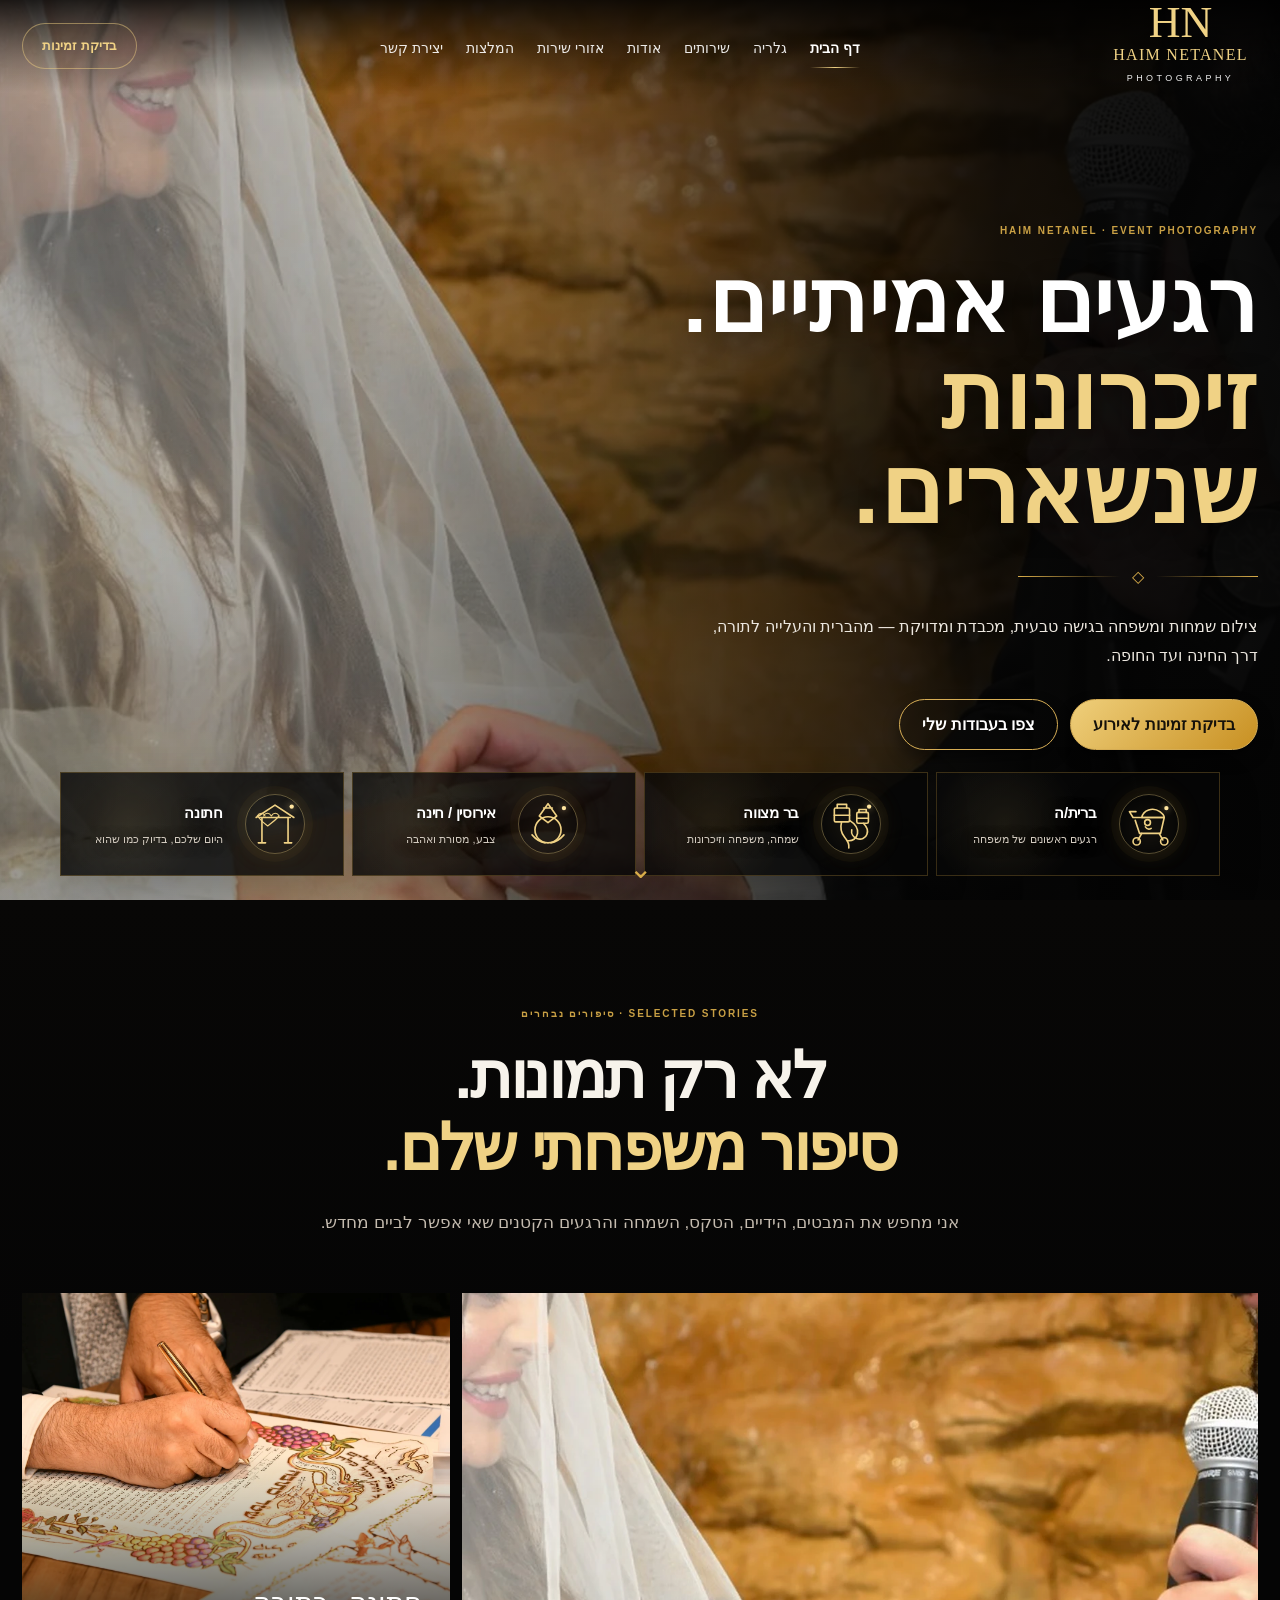
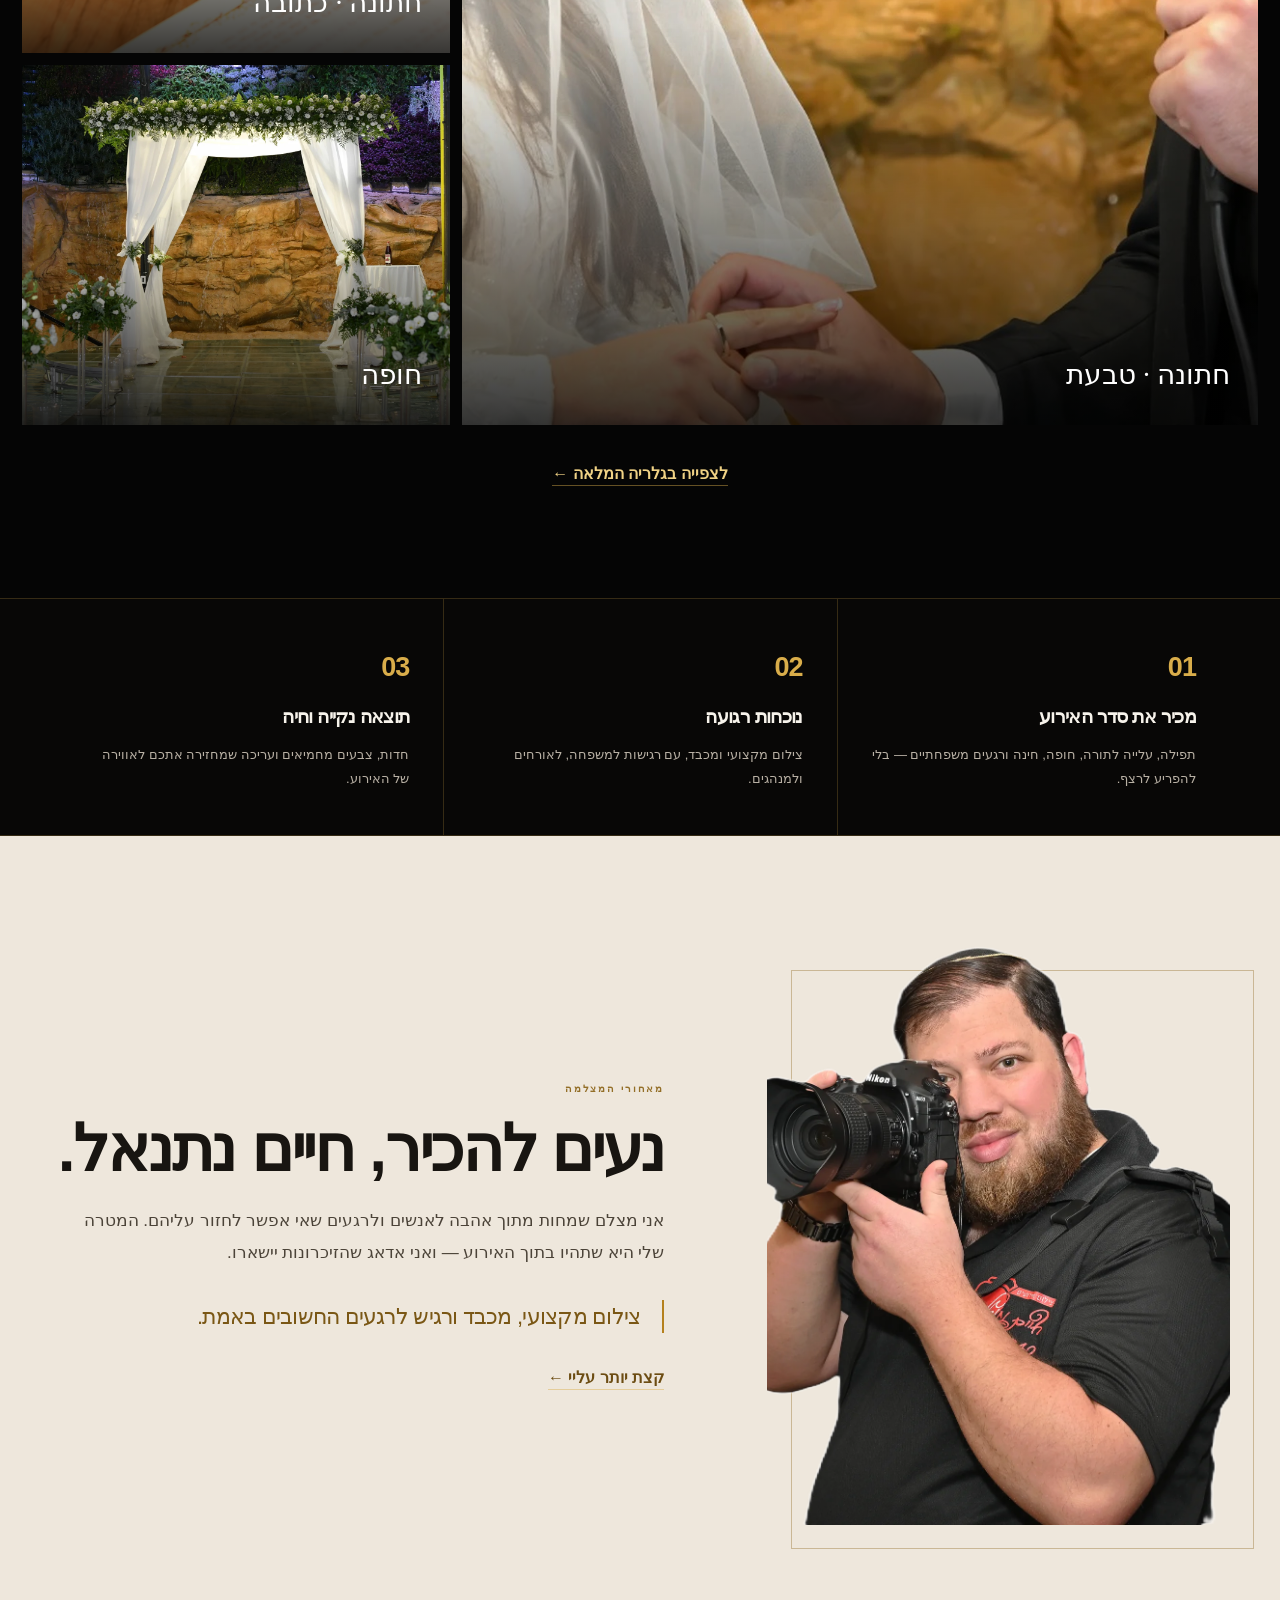
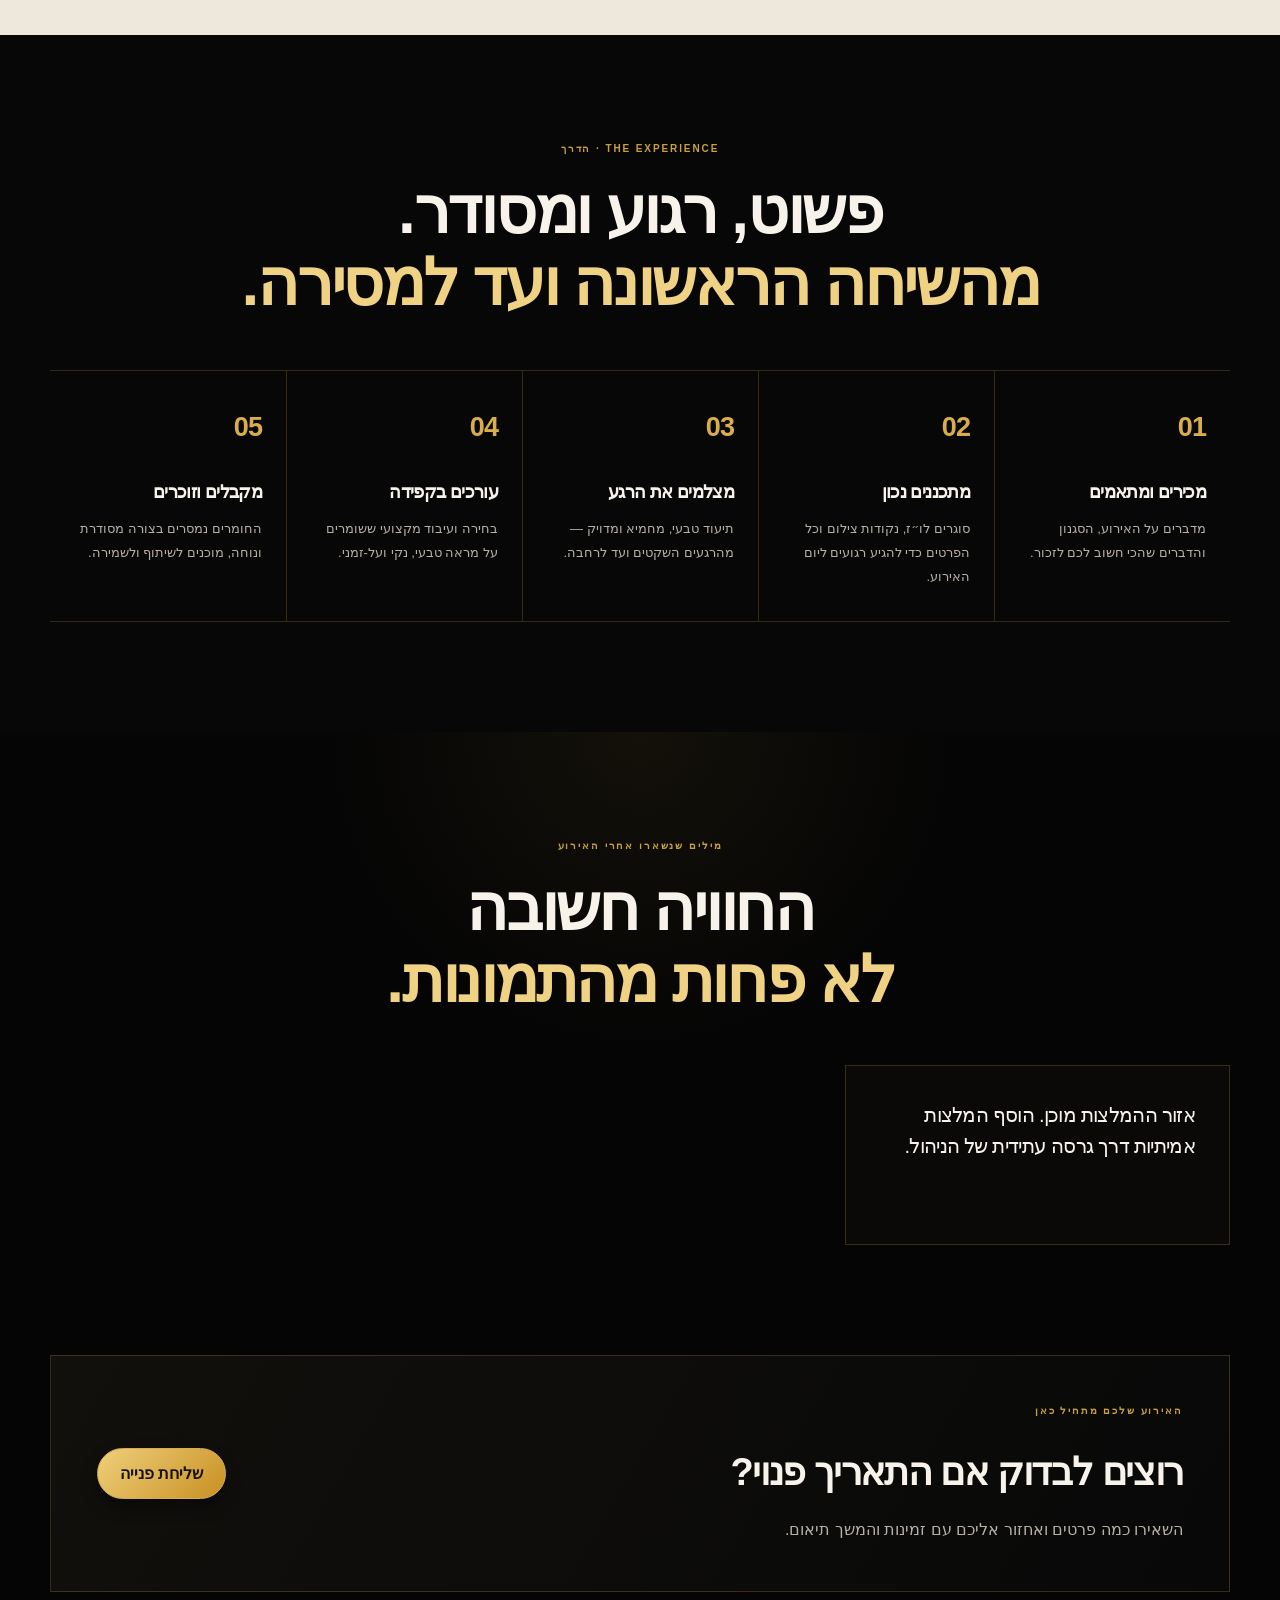
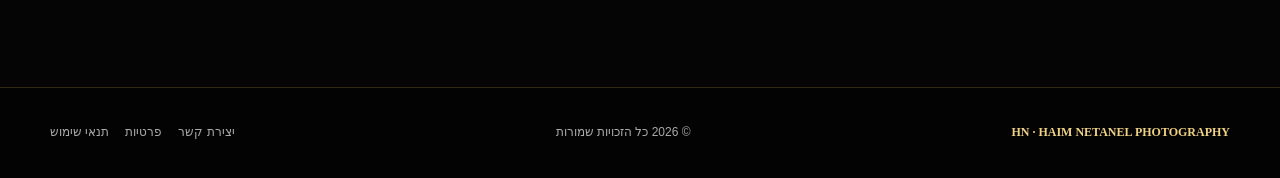
==== commit 8b3681b7: "V17.4 - Client Gallery Admin + Mobile Security" ====
--- a/index.html
+++ b/index.html
@@ -48,7 +48,7 @@
         <h1><span id="heroTitleWhite" class="hero-white">רגעים אמיתיים.</span><span id="heroTitleGold" class="hero-gold">זיכרונות שנשארים.</span></h1>
         <div class="ornament-line"><i></i><b>◇</b><i></i></div>
         <p id="heroDescription">צילום שמחות ומשפחה בגישה טבעית, מכבדת ומדויקת — מהברית והעלייה לתורה, דרך החינה ועד החופה.</p>
-        <div class="hero-actions lux-actions"><a class="btn primary" href="contact.html">בדיקת זמינות לאירוע</a><a class="btn ghost" href="gallery.html">צפו בעבודות</a></div>
+        <div class="hero-actions lux-actions"><a class="btn primary" href="contact.html">בדיקת זמינות לאירוע</a><a class="btn ghost" href="gallery.html">צפו בעבודות שלי</a></div>
       </div>
     </div>
     <nav class="event-ribbon lux-service-bar" aria-label="סוגי אירועים">
--- a/styles.css
+++ b/styles.css
@@ -238,3 +238,39 @@
 @keyframes categorySweep{0%,22%{transform:translateX(-75%);opacity:0}35%{opacity:1}58%,100%{transform:translateX(75%);opacity:0}}
 @media(max-width:620px){.lux-service-item{min-height:94px}.event-copy{gap:10px;padding:10px}.event-icon{width:54px!important;height:54px!important;flex-basis:54px!important}.event-ornament{width:46px!important;height:46px!important}.lux-service-item strong{font-size:13px!important}.lux-service-item small{font-size:9.5px!important}}
 @media(prefers-reduced-motion:reduce){.lux-service-item:after,.icon-halo,.event-ornament,.event-ornament .ornament-stroke,.event-ornament .ornament-spark{animation:none!important}}
+
+
+/* V17.4 mobile layout hardening */
+html,body{max-width:100%;overflow-x:clip}
+main,section,.wrap,.wrap-wide,.contact-grid,.contact-grid>*,.panel{min-width:0;max-width:100%}
+@media(max-width:620px){
+  .site-header,.transparent-header{width:100%;max-width:100%;overflow:visible}
+  .site-nav,header nav{min-height:78px;height:78px;display:flex;align-items:center;justify-content:space-between;gap:10px;padding-inline:2px}
+  .brand-mark,.brand{order:1;margin-inline-start:0;margin-inline-end:auto;min-width:0;align-items:flex-end}
+  .menu-btn{order:3;margin-inline-start:auto;margin-inline-end:0;display:grid;place-items:center;width:46px;height:46px;padding:0;font-size:25px;line-height:1;border-radius:12px;flex:0 0 46px}
+  .header-cta,.nav-cta{display:none!important}
+  .links{top:78px;right:12px;left:12px;width:auto;max-width:calc(100vw - 24px);overflow:hidden}
+  .links a{width:100%}
+  .page-hero{padding:52px 0 34px}
+  .page-hero h1{font-size:clamp(38px,11vw,52px)}
+  .contact-grid{display:grid!important;grid-template-columns:minmax(0,1fr)!important;width:100%;padding:26px 0;gap:14px;overflow:visible}
+  .contact-grid>.panel,.contact-box,form,label,input,select,textarea{min-width:0;max-width:100%;width:100%}
+  .contact-grid>.panel{overflow:hidden;padding:20px 16px}
+  input,select,textarea{font-size:16px}
+  .contact-steps li{grid-template-columns:42px minmax(0,1fr);gap:10px}
+  .contact-direct{overflow-wrap:anywhere}
+  .floating-wa{left:12px;bottom:12px;width:46px;height:46px}
+
+  /* Give the hero CTA and category ribbon more breathing room below the title. */
+  .signature-hero{min-height:900px;height:auto;max-height:none}
+  .hero-content{min-height:900px;padding-top:96px;padding-bottom:255px;align-items:flex-end}
+  .hero-actions{margin-top:36px;transform:translateY(12px)}
+  .hero-actions .btn.ghost{margin-top:2px}
+  .event-ribbon{bottom:8px;width:calc(100% - 16px);gap:7px}
+  .lux-service-item{min-height:88px}
+  .scroll-cue{bottom:-1px}
+}
+@media(max-width:390px){
+  .signature-hero{min-height:930px}.hero-content{min-height:930px;padding-bottom:270px}
+  .lux-service-item{min-height:86px}.event-copy{padding:8px 7px}.lux-service-item strong{font-size:11.5px}
+}
